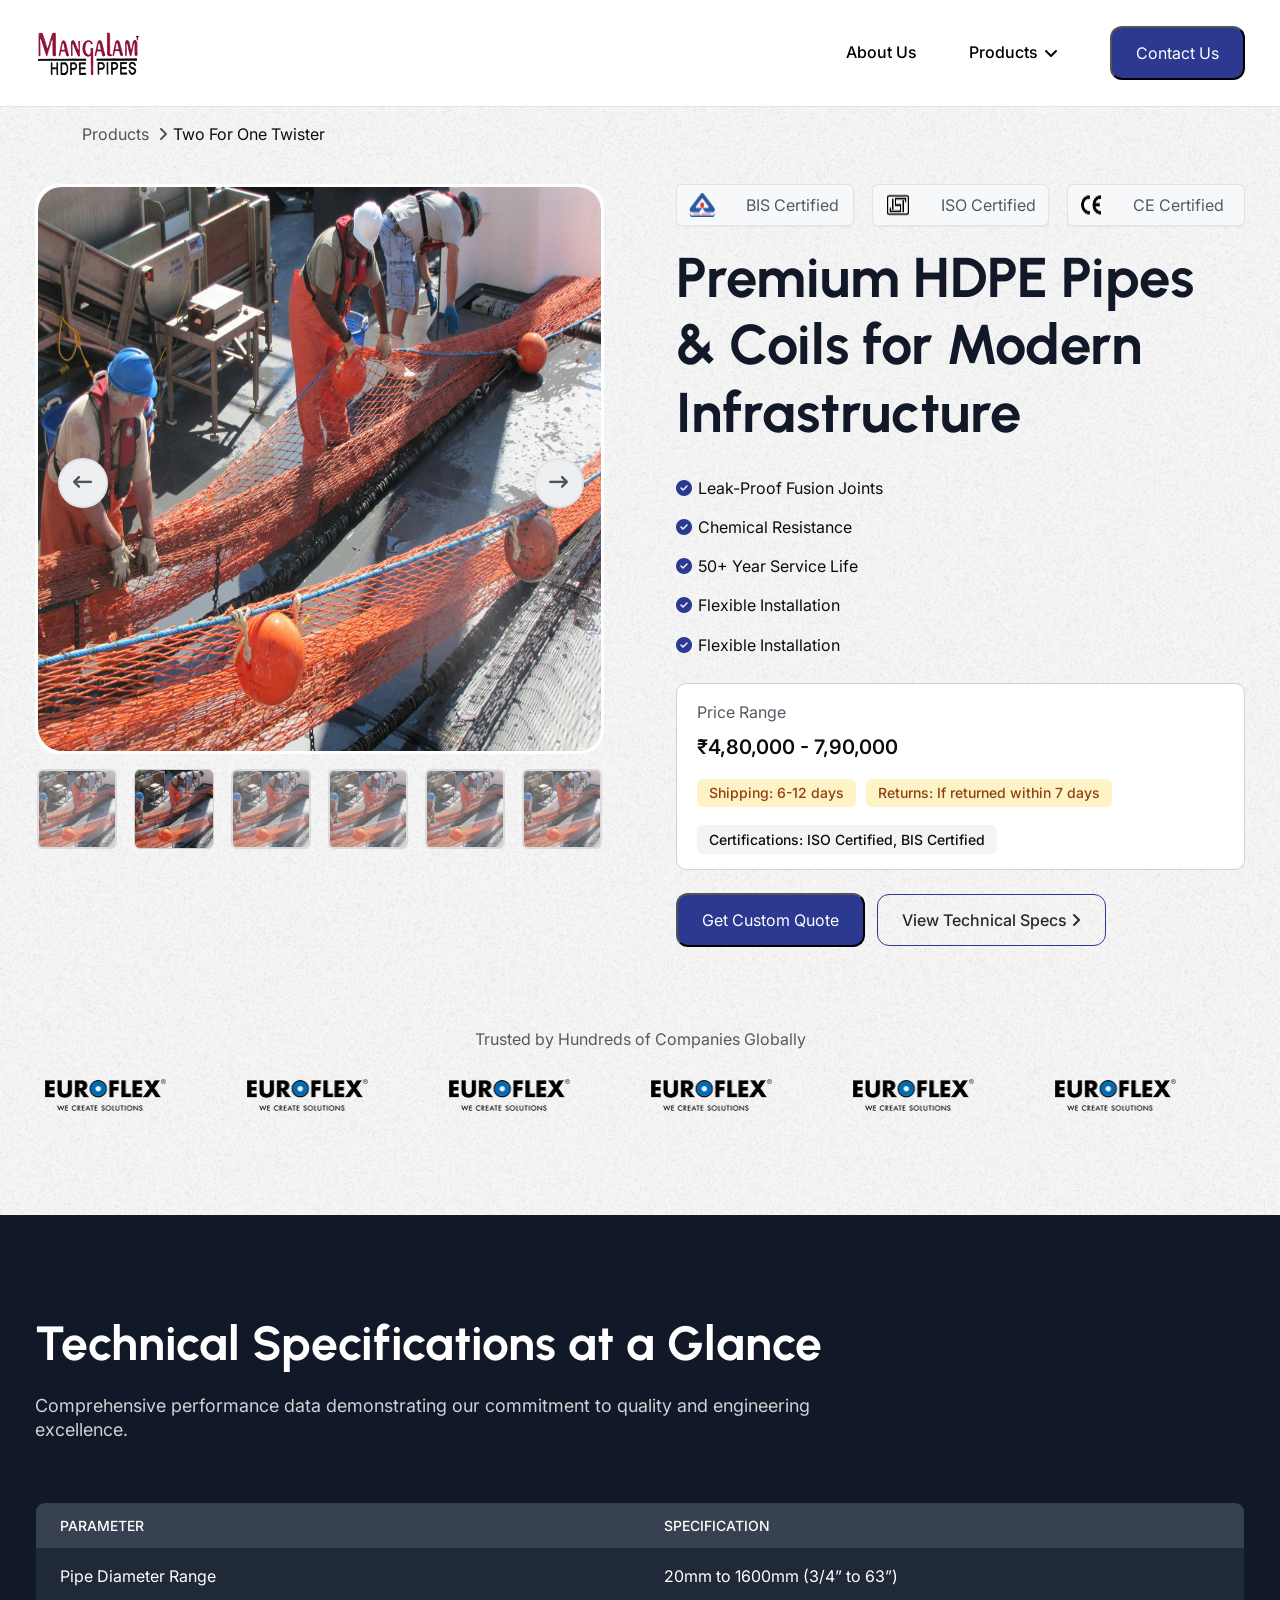
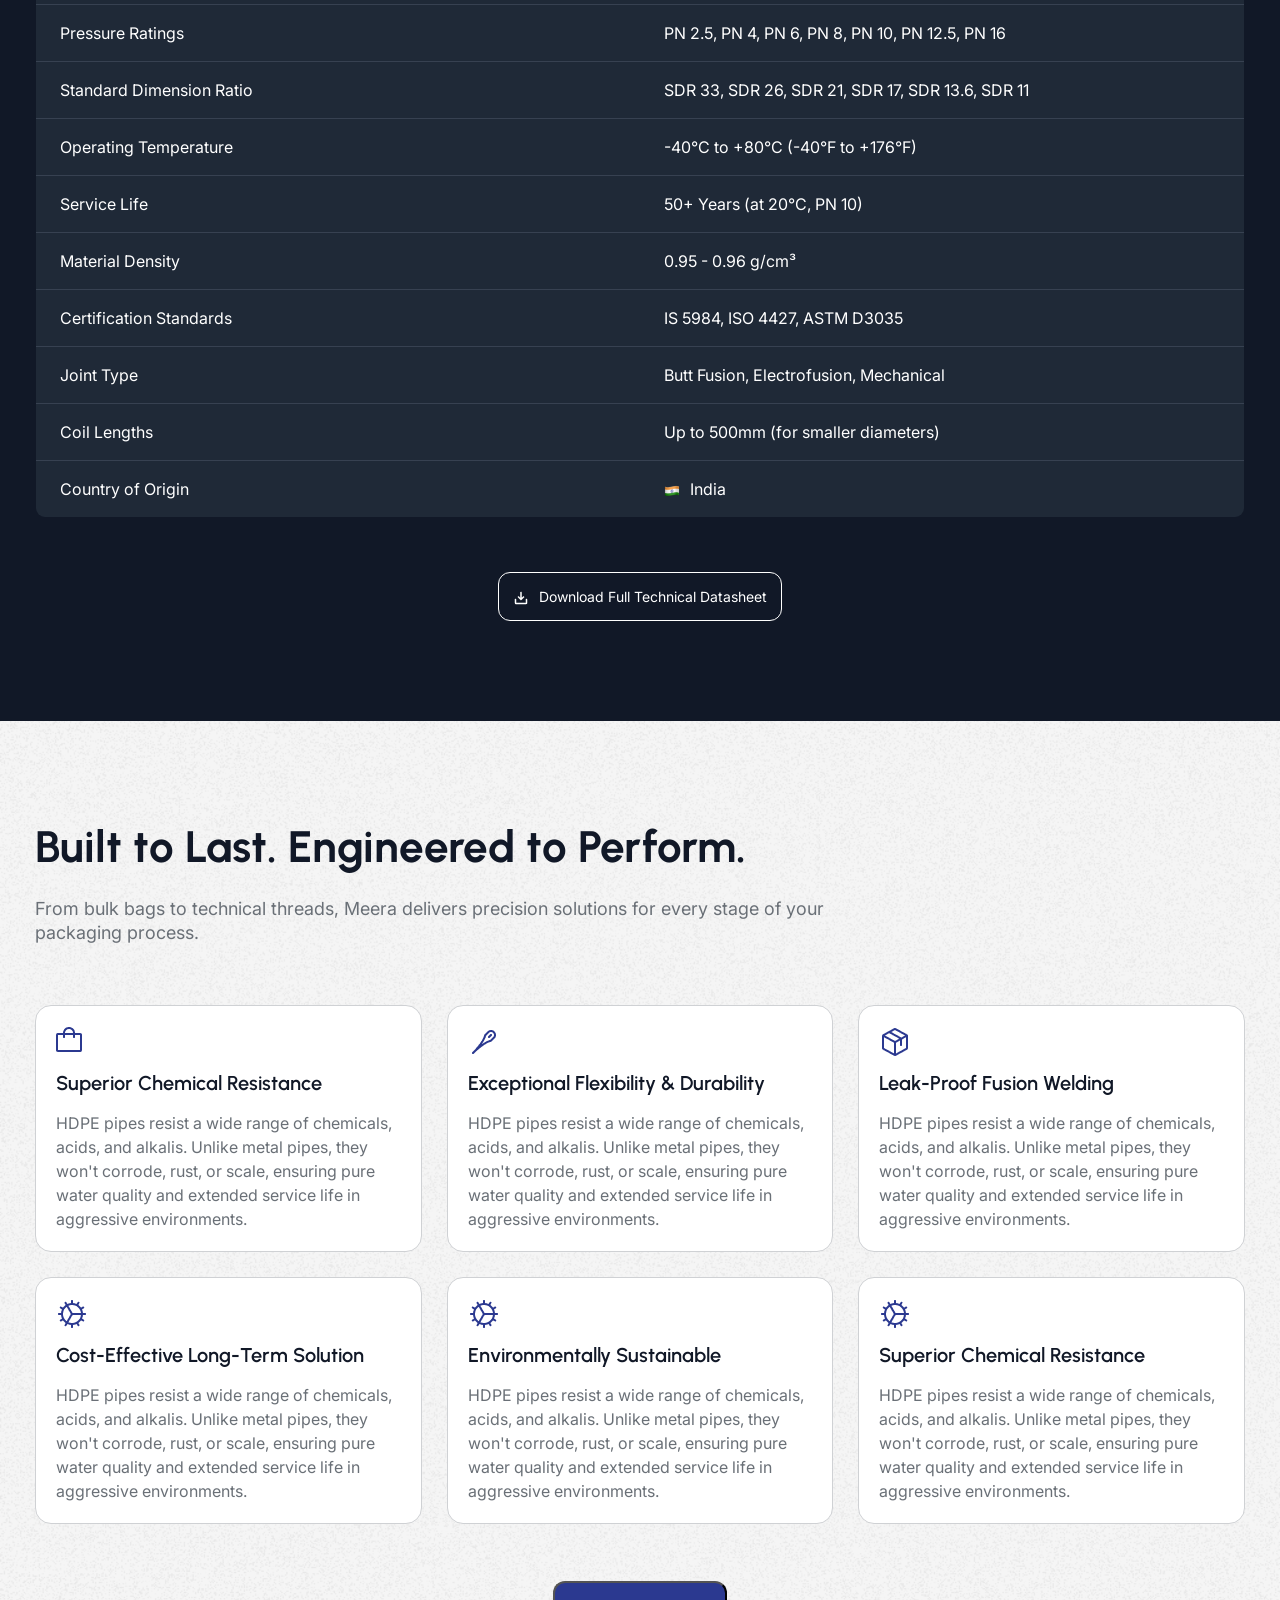
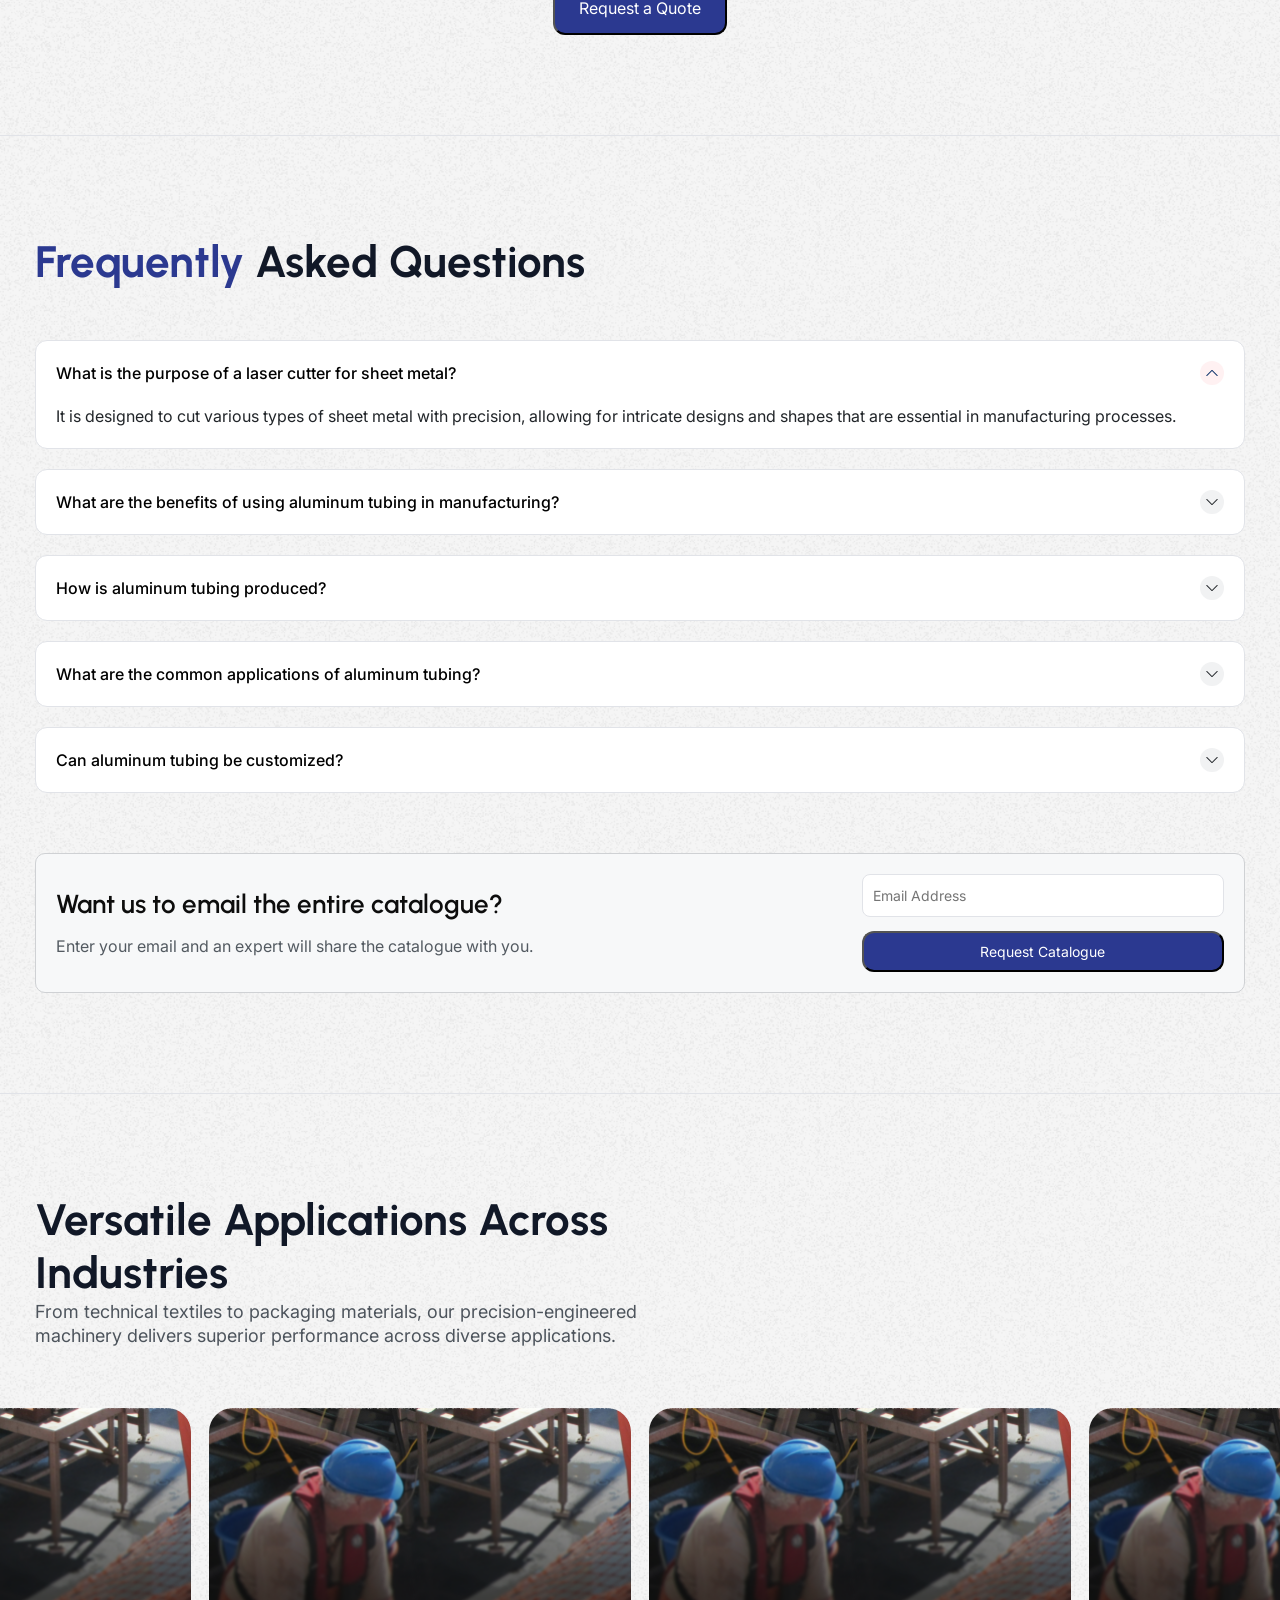
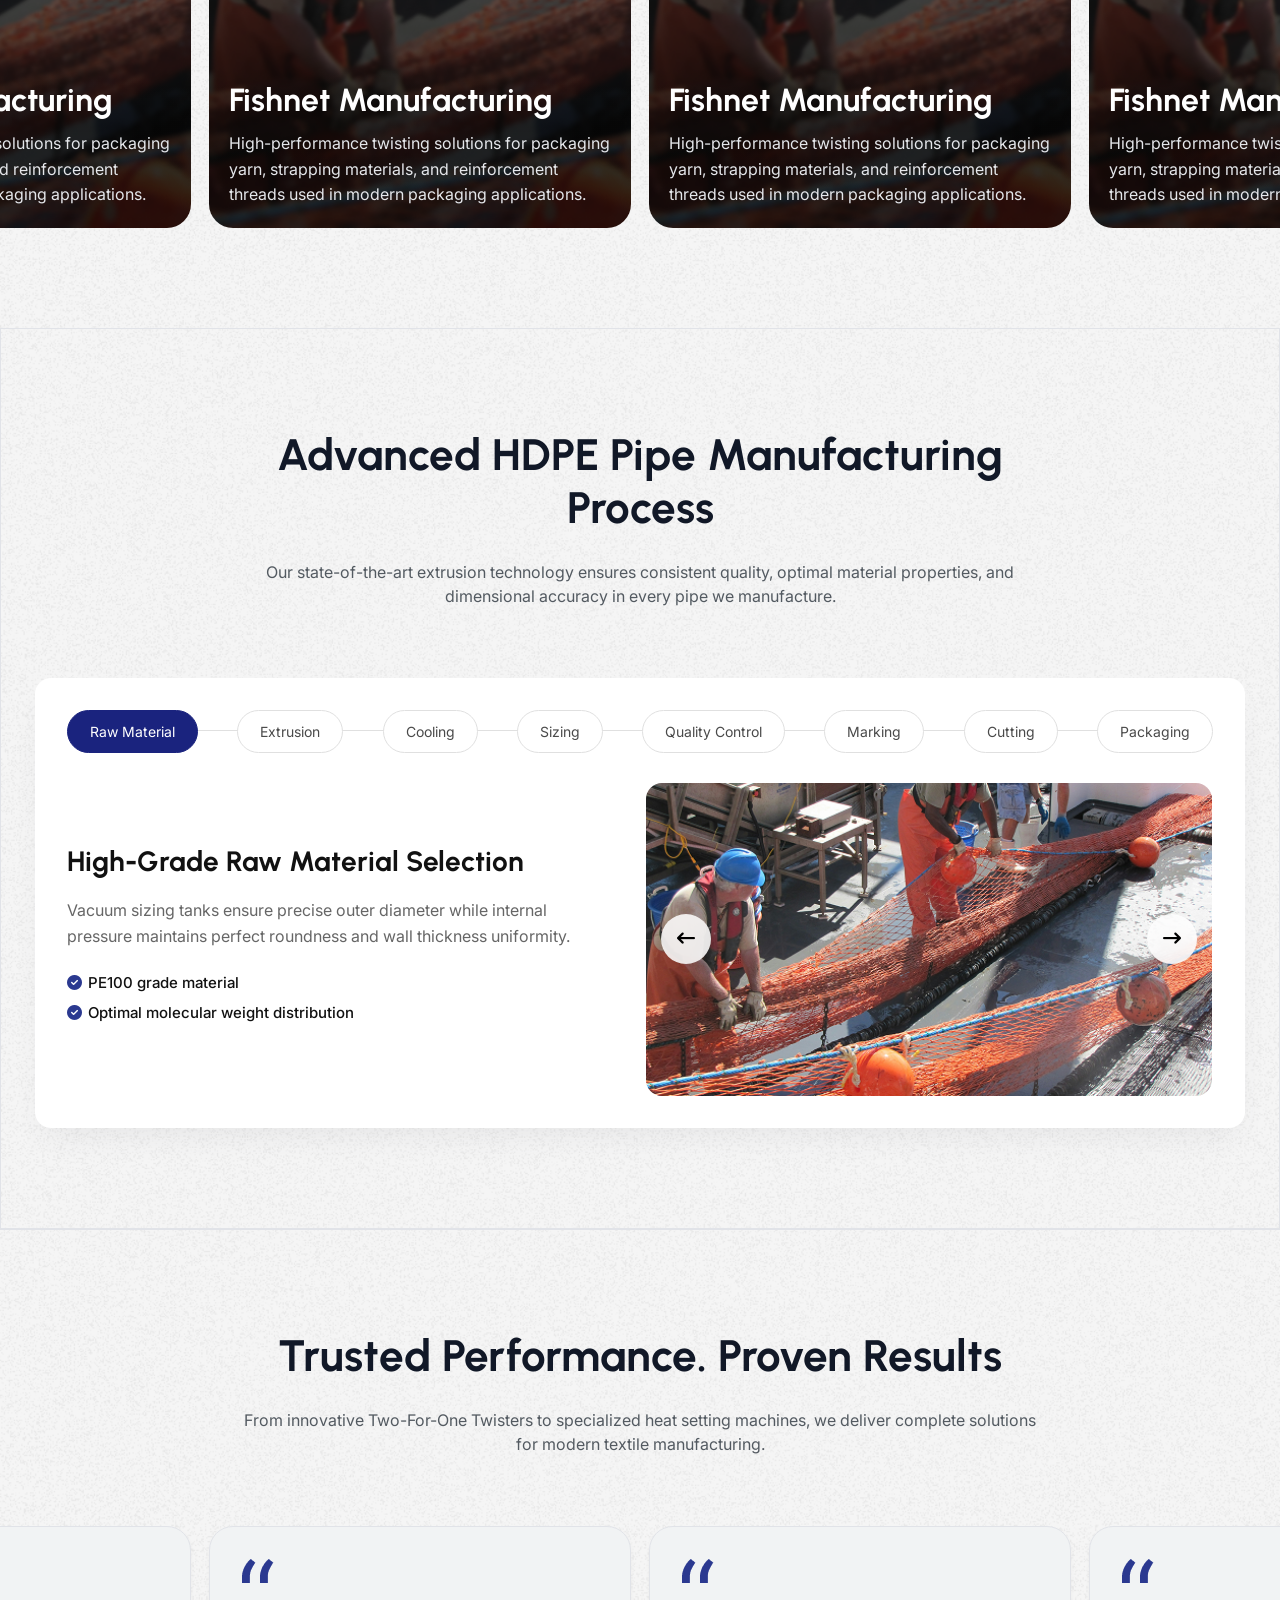
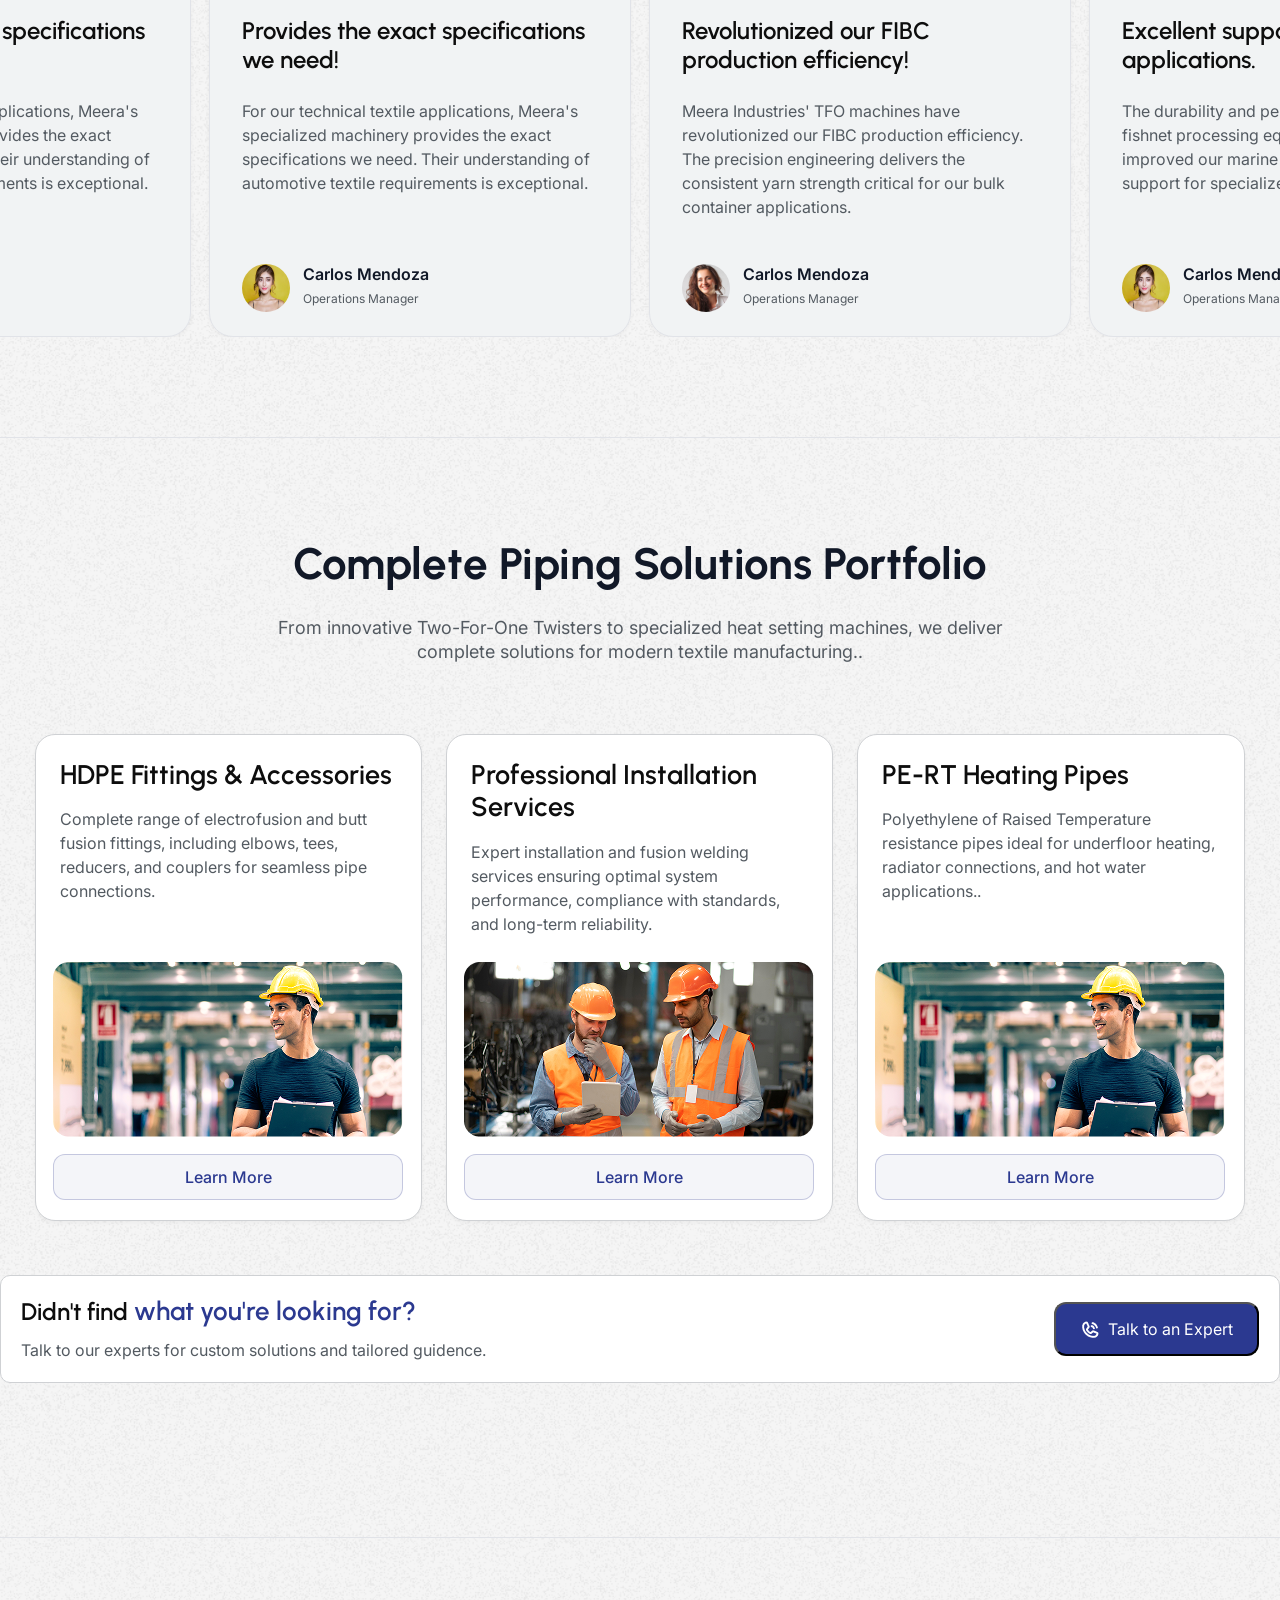
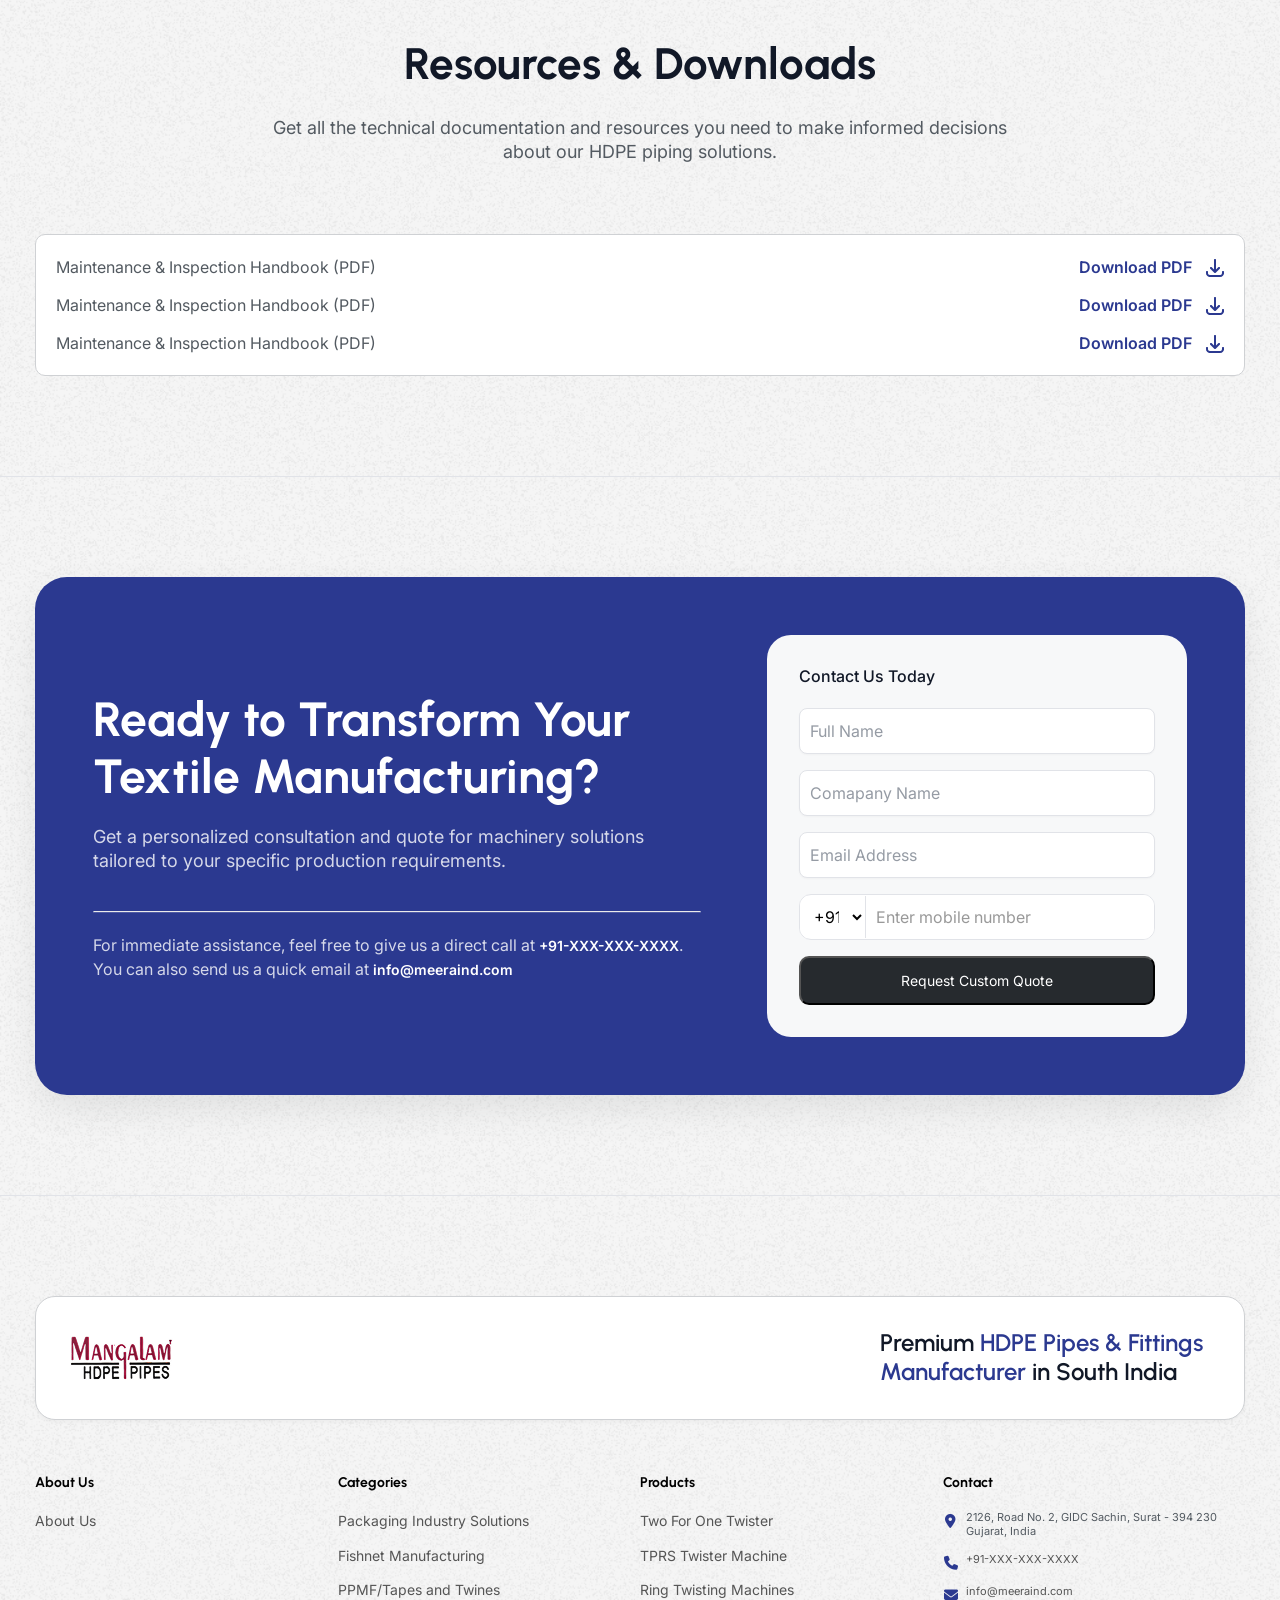
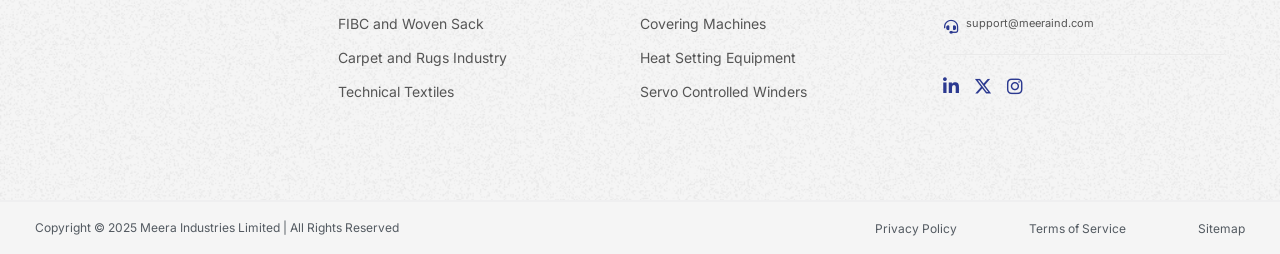
==== index.html @ 4a22adb4 "first commit" ====
<!DOCTYPE html>
<html lang="en">

<head>
  <meta charset="UTF-8">
  <meta name="viewport" content="width=device-width, initial-scale=1.0">
  <title>Home | Gushwork</title>
  <link rel="preconnect" href="https://fonts.googleapis.com">
  <link rel="preconnect" href="https://fonts.gstatic.com" crossorigin>
  <link
    href="https://fonts.googleapis.com/css2?family=Inter:ital,opsz,wght@0,14..32,100..900;1,14..32,100..900&family=Urbanist:ital,wght@0,100..900;1,100..900&display=swap"
    rel="stylesheet">
  <link rel="stylesheet" href="https://cdnjs.cloudflare.com/ajax/libs/font-awesome/6.5.1/css/all.min.css" />
  <link rel="stylesheet" href="./css/bootstrap.min.css">
  <link rel="stylesheet" href="./css/typography.css">
  <link rel="stylesheet" href="./css/style.css">
  <link rel="stylesheet" href="./css/slick.css">

</head>

<body class="section-bg">

  <!-- Header -->
  <header class="header" id="header">
    <div class="content-wrapper">
      <div class="navbar">
        <div class="logo">
          <img src="images/logo.png" alt="Logo">
        </div>
        <div class="menu-container">
          <ul class="nav-links" id="mobileMenu">
            <!-- Close Icon -->
            <div class="close-menu" id="closeMenu">
              <i class="fa-solid fa-xmark"></i>
            </div>
            <li><a href="#">About Us</a></li>
            <li class="dropdown-menus">
              <a href="#" class="dropdown-btn">
                Products
                <i class="fa-solid fa-angle-down"></i>
              </a>
              <ul class="submenu">
                <li><a href="#">Web Design</a></li>
                <li><a href="#">Development</a></li>
                <li><a href="#">SEO Services</a></li>
              </ul>

            </li>
          </ul>
          <button class="contact-cta primary-cta">Contact Us</button>
        </div>
        <!-- Hamburger Icon -->
        <div class="menu-toggle" id="openMenu">
          <i class="fa-solid fa-bars"></i>
        </div>
      </div>
    </div>
  </header>

  <!-- Hero section starts from here -->
  <section class="banner-section section-bg" style="background-image: url(images/hero-bg-banner-two.png);">
    <div class="content-wrapper">
      <div class="container">
        <div class="bread-crumbs">
          <ul>
            <li><a href="#">Products</a></li>
            <li><a href="#">Two For One Twister</a></li>
          </ul>
        </div>
      </div>

      <div class="hero-content">
        <div class="slider-left">
          <div class="carousel-container">

            <!-- MAIN SLIDER -->
            <div class="image-slider">

              <div class="slide">
                <div class="img-wrapper">
                  <img src="images/banner.jpg" alt="image1">
                  <div class="zoom-preview">
                    <img src="images/banner.jpg" alt="zoom1">
                  </div>
                </div>
              </div>

              <div class="slide">
                <div class="img-wrapper">
                  <img src="images/banner.jpg" alt="image2">
                  <div class="zoom-preview">
                    <img src="images/banner.jpg" alt="zoom2">
                  </div>
                </div>
              </div>

              <div class="slide">
                <div class="img-wrapper">
                  <img src="images/banner.jpg" alt="image3">
                  <div class="zoom-preview">
                    <img src="images/banner.jpg" alt="zoom3">
                  </div>
                </div>
              </div>


              <div class="slide">
                <div class="img-wrapper">
                  <img src="images/banner.jpg" alt="image4">
                  <div class="zoom-preview">
                    <img src="images/banner.jpg" alt="zoom4">
                  </div>
                </div>
              </div>

              <div class="slide">
                <div class="img-wrapper">
                  <img src="images/banner.jpg" alt="image5">
                  <div class="zoom-preview">
                    <img src="images/banner.jpg" alt="zoom5">
                  </div>
                </div>
              </div>

              <div class="slide">
                <div class="img-wrapper">
                  <img src="images/banner.jpg" alt="image6">
                  <div class="zoom-preview">
                    <img src="images/banner.jpg" alt="zoom6">
                  </div>
                </div>
              </div>

            </div>

            <!-- SMALL THUMB STRIP (like Figma reference) -->
            <div class="thumb-slider">
              <img src="images/banner.jpg" data-index="0">
              <img src="images/banner.jpg" data-index="1">
              <img src="images/banner.jpg" data-index="2">
              <img src="images/banner.jpg" data-index="3">
              <img src="images/banner.jpg" data-index="4">
              <img src="images/banner.jpg" data-index="5">
            </div>

          </div>
        </div>
        <div class="hero-right">
          <div class="certi-box">
            <div class="child">
              <img src="images/bis-hallmark-color.png" alt="bis-hallmark-color">
              <p>BIS Certified</p>
            </div>
            <div class="child">
              <img src="images/iso-mark.png" alt="iso-mark">
              <p>ISO Certified</p>
            </div>
            <div class="child">
              <img src="images/ce-certification.png" alt="ce-certification">
              <p>CE Certified</p>
            </div>
          </div>
          <div class="content-container">
            <h1>Premium HDPE Pipes & Coils for Modern Infrastructure</h1>

            <ul class="list-box">
              <li><span><i class="fa-solid fa-circle-check"></i></span>Leak-Proof Fusion Joints</li>
              <li><span><i class="fa-solid fa-circle-check"></i></span>Chemical Resistance</li>
              <li><span><i class="fa-solid fa-circle-check"></i></span>50+ Year Service Life</li>
              <li><span><i class="fa-solid fa-circle-check"></i></span>Flexible Installation</li>
              <li><span><i class="fa-solid fa-circle-check"></i></span>Flexible Installation</li>
            </ul>

            <div class="price-box">
              <p>Price Range</p>
              <h6>₹4,80,000 - 7,90,000</h6>
              <div class="details-box">
                <span>Shipping: 6-12 days</span>
                <span>Returns: If returned within 7 days</span>
              </div>
              <span class="certification-box">
                Certifications: ISO Certified, BIS Certified
              </span>
            </div>
            <div class="cta-box">
              <button class="primary-cta">Get Custom Quote</button>
              <button class="secondary-cta">View Technical Specs <i class="fa-solid fa-angle-right"></i></button>
            </div>
          </div>
        </div>
      </div>

      <div class="sponser-box">
        <p>Trusted by Hundreds of Companies Globally</p>

        <div class="sponser-imgs-box">
          <div class="img-child">
            <div class="min-logos">
              <img src="images/euroflex.png" alt="">
            </div>
          </div>
          <div class="img-child">
            <div class="min-logos">
              <img src="images/euroflex.png" alt="">
            </div>
          </div>
          <div class="img-child">
            <div class="min-logos">
              <img src="images/euroflex.png" alt="">
            </div>
          </div>
          <div class="img-child">
            <div class="min-logos">
              <img src="images/euroflex.png" alt="">
            </div>
          </div>
          <div class="img-child">
            <div class="min-logos">
              <img src="images/euroflex.png" alt="">
            </div>
          </div>
          <div class="img-child">
            <div class="min-logos">
              <img src="images/euroflex.png" alt="">
            </div>
          </div>
               <div class="img-child">
            <div class="min-logos">
              <img src="images/euroflex.png" alt="">
            </div>
          </div>
          <div class="img-child">
            <div class="min-logos">
              <img src="images/euroflex.png" alt="">
            </div>
          </div>
          <div class="img-child">
            <div class="min-logos">
              <img src="images/euroflex.png" alt="">
            </div>
          </div>
        </div>
      </div>

    </div>
  </section>

  <!-- Hero section ends here -->

  <!----table section starts from here  --->

  <section class="database-section">
    <div class="content-wrapper">
      <div class="title-box">
        <h2>Technical Specifications at a Glance</h2>
        <p>Comprehensive performance data demonstrating our commitment to quality and engineering excellence.</p>
      </div>
      <div class="table-wrapper">
        <table>
          <thead>
            <tr>
              <th>PARAMETER</th>
              <th>SPECIFICATION</th>
            </tr>
          </thead>

          <tbody>
            <tr>
              <td>Pipe Diameter Range</td>
              <td>20mm to 1600mm (3/4” to 63”)</td>
            </tr>

            <tr>
              <td>Pressure Ratings</td>
              <td>PN 2.5, PN 4, PN 6, PN 8, PN 10, PN 12.5, PN 16</td>
            </tr>

            <tr>
              <td>Standard Dimension Ratio</td>
              <td>SDR 33, SDR 26, SDR 21, SDR 17, SDR 13.6, SDR 11</td>
            </tr>

            <tr>
              <td>Operating Temperature</td>
              <td>-40°C to +80°C (-40°F to +176°F)</td>
            </tr>

            <tr>
              <td>Service Life</td>
              <td>50+ Years (at 20°C, PN 10)</td>
            </tr>

            <tr>
              <td>Material Density</td>
              <td>0.95 - 0.96 g/cm³</td>
            </tr>

            <tr>
              <td>Certification Standards</td>
              <td>IS 5984, ISO 4427, ASTM D3035</td>
            </tr>

            <tr>
              <td>Joint Type</td>
              <td>Butt Fusion, Electrofusion, Mechanical</td>
            </tr>

            <tr>
              <td>Coil Lengths</td>
              <td>Up to 500mm (for smaller diameters)</td>
            </tr>

            <tr>
              <td>Country of Origin</td>
              <td>
                <img src="images/india-flag.png" class="flag" alt="India Flag">
                India
              </td>
            </tr>
          </tbody>
        </table>
      </div>
      <div class="table-cta">
        <button class="transparent-cta" data-bs-toggle="modal" data-bs-target="#exampleModal"><img
            src="images/download.png" alt="">Download Full Technical Datasheet</button>
      </div>

    </div>
  </section>

  <!--table sectione ends here  ---->

  <!---three column section starts from here -->

  <section class="three-column section-bg" style="background-image: url(images/hero-bg-banner-two.png);">
    <div class="content-wrapper">
      <div class="title-box">
        <h3>Built to Last. Engineered to Perform.</h3>
        <p>From bulk bags to technical threads, Meera delivers precision solutions for every stage of your packaging
          process.</p>
      </div>

      <div class="work-section">
        <div class="work-child">
          <div class="icons">
            <img src="images/bag.png" alt="bag">
          </div>
          <h6>Superior Chemical Resistance</h6>
          <p>HDPE pipes resist a wide range of chemicals, acids, and alkalis.
            Unlike metal pipes, they won't corrode, rust, or scale, ensuring
            pure water quality and extended service life in aggressive environments.</p>
        </div>
        <div class="work-child">
          <div class="icons">
            <img src="images/needle.png" alt="needle">
          </div>
          <h6>Exceptional Flexibility & Durability</h6>
          <p>HDPE pipes resist a wide range of chemicals, acids, and alkalis.
            Unlike metal pipes, they won't corrode, rust, or scale, ensuring
            pure water quality and extended service life in aggressive environments.</p>
        </div>
        <div class="work-child">
          <div class="icons">
            <img src="images/package.png" alt="package">
          </div>
          <h6>Leak-Proof Fusion Welding</h6>
          <p>HDPE pipes resist a wide range of chemicals, acids, and alkalis.
            Unlike metal pipes, they won't corrode, rust, or scale, ensuring
            pure water quality and extended service life in aggressive environments.</p>
        </div>
        <div class="work-child">
          <div class="icons">
            <img src="images/gearfine.png" alt="gearfine">
          </div>
          <h6>Cost-Effective Long-Term Solution</h6>
          <p>HDPE pipes resist a wide range of chemicals, acids, and alkalis.
            Unlike metal pipes, they won't corrode, rust, or scale, ensuring
            pure water quality and extended service life in aggressive environments.</p>
        </div>
        <div class="work-child">
          <div class="icons">
            <img src="images/gearfine.png" alt="gearfine">
          </div>
          <h6>Environmentally Sustainable</h6>
          <p>HDPE pipes resist a wide range of chemicals, acids, and alkalis.
            Unlike metal pipes, they won't corrode, rust, or scale, ensuring
            pure water quality and extended service life in aggressive environments.</p>
        </div>

        <div class="work-child">
          <div class="icons">
            <img src="images/gearfine.png" alt="gearfine">
          </div>
          <h6>Superior Chemical Resistance</h6>
          <p>HDPE pipes resist a wide range of chemicals, acids, and alkalis.
            Unlike metal pipes, they won't corrode, rust, or scale, ensuring
            pure water quality and extended service life in aggressive environments.</p>
        </div>

      </div>

      <div class="req-btn">
        <button class="primary-cta">Request a Quote</button>
      </div>
    </div>
  </section>

  <!--- three column section ends here --->

  <!--accordion section  starts from here --->

  <section class="faq-section section-bg" style="background-image: url(images/hero-bg-banner-two.png);">
    <div class="content-wrapper">
      <div class="title-box">
        <h3><span>Frequently</span> Asked Questions</h3>
      </div>

      <div class="faq-container">
        <div class="accordion" id="faqAccordion">
          <div class="accordion-item">
            <h2 class="accordion-header">
              <button class="accordion-button" type="button" data-bs-toggle="collapse" data-bs-target="#faq1"
                aria-expanded="true" aria-controls="faq1">
                What is the purpose of a laser cutter for sheet metal?
              </button>
            </h2>
            <div id="faq1" class="accordion-collapse collapse show" data-bs-parent="#faqAccordion">
              <div class="accordion-body">
                It is designed to cut various types of sheet metal with precision, allowing for intricate designs and
                shapes that are essential in manufacturing processes.
              </div>
            </div>
          </div>
          <div class="accordion-item">
            <h2 class="accordion-header">
              <button class="accordion-button collapsed" type="button" data-bs-toggle="collapse" data-bs-target="#faq2"
                aria-expanded="false" aria-controls="faq2">
                What are the benefits of using aluminum tubing in manufacturing?
              </button>
            </h2>
            <div id="faq2" class="accordion-collapse collapse" data-bs-parent="#faqAccordion">
              <div class="accordion-body">
                Through meticulous planning, agile methodologies, and continuous communication, we ensure every project
                is delivered on time, within budget, and meets all requirements.
              </div>
            </div>
          </div>
          <div class="accordion-item">
            <h2 class="accordion-header">
              <button class="accordion-button collapsed" type="button" data-bs-toggle="collapse" data-bs-target="#faq3"
                aria-expanded="false" aria-controls="faq3">
                How is aluminum tubing produced?
              </button>
            </h2>
            <div id="faq3" class="accordion-collapse collapse" data-bs-parent="#faqAccordion">
              <div class="accordion-body">
                Absolutely! We provide comprehensive post-launch support, including maintenance, updates, and 24/7
                technical assistance to keep your solutions running smoothly.
              </div>
            </div>
          </div>
          <div class="accordion-item">
            <h2 class="accordion-header">
              <button class="accordion-button collapsed" type="button" data-bs-toggle="collapse" data-bs-target="#faq4"
                aria-expanded="false" aria-controls="faq4">
                What are the common applications of aluminum tubing?
              </button>
            </h2>
            <div id="faq4" class="accordion-collapse collapse" data-bs-parent="#faqAccordion">
              <div class="accordion-body">
                Security is paramount. We implement industry-standard encryption, regular audits, and best practices to
                protect your data and ensure compliance with global standards.
              </div>
            </div>
          </div>
          <div class="accordion-item">
            <h2 class="accordion-header">
              <button class="accordion-button collapsed" type="button" data-bs-toggle="collapse" data-bs-target="#faq5"
                aria-expanded="false" aria-controls="faq5">
                Can aluminum tubing be customized?
              </button>
            </h2>
            <div id="faq5" class="accordion-collapse collapse" data-bs-parent="#faqAccordion">
              <div class="accordion-body">
                We specialize in modern web technologies, including React, Node.js, Python, cloud services, and more.
                Our team stays ahead of trends to deliver future-proof solutions.
              </div>
            </div>
          </div>
        </div>
      </div>

      <div class="email-subscription">
        <div class="email-left">
          <h5>Want us to email the entire catalogue?</h5>
          <p>Enter your email and an expert will share the catalogue with you.</p>
        </div>
        <div class="email-right">
          <div class="input-conatiner">
            <input type="email" class="forms" placeholder="Email Address">
            <button class="primary-cta">Request Catalogue</button>
          </div>
        </div>
      </div>
    </div>
  </section>

  <!--accordion section ends here ----->

  <!---- versatile section starts from here ---->

  <section class="versatile-section section-bg" style="background-image: url(images/hero-bg-banner-two.png);">
    <div class="content-wrapper">
      <div class="title-box">
        <h3>Versatile Applications Across Industries</h3>
        <p>From technical textiles to packaging materials, our precision-engineered machinery
          delivers superior performance across diverse applications.</p>
      </div>
    </div>

    <div class="slider-wrapper">
      <div class="center-sliders">
        <!-- Slide 1 -->
        <div class="industry-slide">
          <div class="slide-card">

            <img src="images/industry.png" alt="Modern Manufacturing" class="slide-img">

            <div class="slide-overlay">
              <h3>Fishnet Manufacturing</h3>
              <p>High-performance twisting solutions for packaging yarn, strapping materials,
                and reinforcement threads used in modern packaging applications.</p>
            </div>

          </div>
        </div>

        <!-- Slide 2 -->
        <div class="industry-slide">
          <div class="slide-card">

            <img src="images/industry.png" alt="Industrial Automation" class="slide-img">

            <div class="slide-overlay">
              <h3>Fishnet Manufacturing</h3>
              <p>High-performance twisting solutions for packaging yarn, strapping materials,
                and reinforcement threads used in modern packaging applications.</p>
            </div>

          </div>
        </div>

        <!-- Slide 3 -->
        <div class="industry-slide">
          <div class="slide-card">

            <img src="images/industry.png" alt="Smart Technology" class="slide-img">

            <div class="slide-overlay">
              <h3>Fishnet Manufacturing</h3>
              <p>High-performance twisting solutions for packaging yarn, strapping materials,
                and reinforcement threads used in modern packaging applications.</p>
            </div>

          </div>
        </div>

        <!-- Slide 4 -->
        <div class="industry-slide">
          <div class="slide-card">

            <img src="images/industry.png" alt="Engineering Excellence" class="slide-img">
            <div class="slide-overlay">
              <h3>Fishnet Manufacturing</h3>
              <p>High-performance twisting solutions for packaging yarn, strapping materials,
                and reinforcement threads used in modern packaging applications.</p>
            </div>

          </div>
        </div>

        <!-- Slide 5 -->
        <div class="industry-slide">
          <div class="slide-card">

            <img src="images/industry.png" alt="Custom Fabrication" class="slide-img">
            <div class="slide-overlay">
              <h3>Fishnet Manufacturing</h3>
              <p>High-performance twisting solutions for packaging yarn, strapping materials,
                and reinforcement threads used in modern packaging applications.</p>
            </div>

          </div>
        </div>

        <!-- Slide 6 -->
        <div class="industry-slide">
          <div class="slide-card">

            <img src="images/industry.png" alt="Future Innovation" class="slide-img">

            <div class="slide-overlay">
              <h3>Fishnet Manufacturing</h3>
              <p>High-performance twisting solutions for packaging yarn, strapping materials,
                and reinforcement threads used in modern packaging applications.</p>
            </div>

          </div>
        </div>

      </div>

    </div>

  </section>

  <!---- versatile section ends here ---->

  <!---Advanced hdpe section starts from here -->

  <section class="advance-hdpe section-bg" style="background-image: url(images/hero-bg-banner-two.png);">
    <div class="content-wrapper">
      <div class="center-title-box">
        <h3>Advanced HDPE Pipe Manufacturing Process</h3>
        <p>Our state-of-the-art extrusion technology ensures consistent quality, optimal material
          properties, and dimensional accuracy in every pipe we manufacture.</p>
      </div>


      <div class="stepper-container">

        <!-- DESKTOP TOP NAVIGATION TIMELINE -->
        <div class="desktop-timeline">
          <div class="step-btn active" data-step="1">Raw Material</div>
          <div class="step-btn" data-step="2">Extrusion</div>
          <div class="step-btn" data-step="3">Cooling</div>
          <div class="step-btn" data-step="4">Sizing</div>
          <div class="step-btn" data-step="5">Quality Control</div>
          <div class="step-btn" data-step="6">Marking</div>
          <div class="step-btn" data-step="7">Cutting</div>
          <div class="step-btn" data-step="8">Packaging</div>
        </div>

        <!-- MAIN CARD HOLDER -->
        <div class="card-body">

          <!-- MOBILE/TABLET BADGE HEADER -->
          <div class="mobile-badge">Step <span id="current-step-num">1</span>/8: Raw Material</div>

          <!-- CONTENT SECTION -->
          <div class="content-layout">

            <div class="text-pane">
              <h2 class="content-title">High-Grade Raw Material Selection</h2>
              <p class="content-desc">
                Vacuum sizing tanks ensure precise outer diameter while internal pressure maintains perfect roundness
                and wall thickness uniformity.
              </p>
              <ul class="bullet-list">
                <li><span><i class="fa-solid fa-circle-check"></i></span>PE100 grade material</li>
                <li><span><i class="fa-solid fa-circle-check"></i></span>Optimal molecular weight distribution</li>
              </ul>
            </div>

            <div class="image-pane">
              <div class="carousel-wrapper">
                <!-- Simulated Navigation Overlays from Image -->
                <button class="nav-arrow prev-arrow" id="prev-btn"><i class="fa-solid fa-arrow-left-long"></i></button>
                <div class="imag-bx">
                  <img src="images/fishing.png" alt="Process representation" class="display-img">
                </div>
                <button class="nav-arrow next-arrow" id="next-btn"><i class="fa-solid fa-arrow-right-long"></i></button>
              </div>
            </div>

          </div>

          <!-- MOBILE/TABLET BOTTOM NAVIGATION BUTTONS -->
          <div class="mobile-footer-nav">
            <button class="footer-btn" id="footer-prev-btn">&larr; Previous</button>
            <button class="footer-btn" id="footer-next-btn">Next &rarr;</button>
          </div>

        </div>
      </div>

    </div>
  </section>

  <!---Advanced hdpe section here -->

  <!---testimonial section starts from here ----->

  <section class="testimonial-section section-bg" style="background-image: url(images/hero-bg-banner-two.png);">
    <div class="content-wrapper">
      <div class="center-title-box">
        <h3>Trusted Performance. Proven Results</h3>
        <p>From innovative Two-For-One Twisters to specialized heat setting machines, we deliver complete solutions for
          modern textile manufacturing.</p>
      </div>
    </div>

    <div class="slider-wrapper">
      <div class="center-sliders">
        <!-- Slide 1 -->
        <div class="industry-slide">
          <div class="slide-card">
            <div class="comma">
              <img src="images/double-i-comma.png" alt="Modern Manufacturing" class="comma-img">
            </div>
            <div class="slide-desp">
              <h5>Revolutionized our FIBC production efficiency!</h5>
              <p>Meera Industries' TFO machines have revolutionized our
                FIBC production efficiency. The precision engineering delivers the consistent yarn strength critical for
                our bulk container applications.</p>
            </div>

            <div class="user-profile">
              <img src="images/reviewer-one.jpeg" alt="User Avatar" class="user-avatar" />
              <div class='user-info'>
                <h6>Carlos Mendoza</h6>
                <p>Operations Manager</p>
              </div>
            </div>

          </div>
        </div>

        <!-- Slide 2 -->
        <div class="industry-slide">
          <div class="slide-card">

            <div class="comma">
              <img src="images/double-i-comma.png" alt="Modern Manufacturing" class="comma-img">
            </div>

            <div class="slide-desp">
              <h5>Excellent support for specialized applications.</h5>
              <p>The durability and performance of Meera's fishnet processing equipment has significantly
                improved our marine product quality. Excellent support for specialized applications.</p>
            </div>

            <div class="user-profile">
              <img src="images/reviewer-two.jpeg" alt="User Avatar" class="user-avatar" />
              <div class='user-info'>
                <h6>Carlos Mendoza</h6>
                <p>Operations Manager</p>
              </div>
            </div>

          </div>
        </div>

        <!-- Slide 3 -->
        <div class="industry-slide">
          <div class="slide-card">

            <div class="comma">
              <img src="images/double-i-comma.png" alt="Modern Manufacturing" class="comma-img">
            </div>

            <div class="slide-desp">
              <h5>Excellent support for specialized applications.</h5>
              <p>The durability and performance of Meera's fishnet processing equipment has significantly
                improved our marine product quality. Excellent support for specialized applications.</p>
            </div>

            <div class="user-profile">
              <img src="images/reviewer-one.jpeg" alt="User Avatar" class="user-avatar" />
              <div class='user-info'>
                <h6>Carlos Mendoza</h6>
                <p>Operations Manager</p>
              </div>
            </div>

          </div>
        </div>

        <!-- Slide 4 -->
        <div class="industry-slide">
          <div class="slide-card">

            <div class="comma">
              <img src="images/double-i-comma.png" alt="Modern Manufacturing" class="comma-img">
            </div>
            <div class="slide-desp">
              <h5>Provides the exact specifications we need!</h5>
              <p>For our technical textile applications, Meera's specialized machinery provides the exact specifications
                we need. Their understanding of automotive textile requirements is exceptional.</p>
            </div>

            <div class="user-profile">
              <img src="images/reviewer-two.jpeg" alt="User Avatar" class="user-avatar" />
              <div class='user-info'>
                <h6>Carlos Mendoza</h6>
                <p>Operations Manager</p>
              </div>
            </div>

          </div>
        </div>

        <!-- Slide 5 -->
        <div class="industry-slide">
          <div class="slide-card">

            <div class="comma">
              <img src="images/double-i-comma.png" alt="Modern Manufacturing" class="comma-img">
            </div>
            <div class="slide-desp">
              <h5>Provides the exact specifications we need!</h5>
              <p>For our technical textile applications, Meera's specialized machinery provides the exact specifications
                we need. Their understanding of automotive textile requirements is exceptional.</p>
            </div>
            <div class="user-profile">
              <img src="images/reviewer-one.jpeg" alt="User Avatar" class="user-avatar" />
              <div class='user-info'>
                <h6>Carlos Mendoza</h6>
                <p>Operations Manager</p>
              </div>
            </div>

          </div>
        </div>

        <!-- Slide 6 -->
        <div class="industry-slide">
          <div class="slide-card">

            <div class="comma">
              <img src="images/double-i-comma.png" alt="Modern Manufacturing" class="comma-img">
            </div>

            <div class="slide-desp">
              <h5>Provides the exact specifications we need!</h5>
              <p>For our technical textile applications, Meera's specialized machinery provides the exact specifications
                we need. Their understanding of automotive textile requirements is exceptional.</p>
            </div>

            <div class="user-profile">
              <img src="images/reviewer-two.jpeg" alt="User Avatar" class="user-avatar" />
              <div class='user-info'>
                <h6>Carlos Mendoza</h6>
                <p>Operations Manager</p>
              </div>
            </div>

          </div>
        </div>

      </div>

    </div>

  </section>

  <!---testimonial section ends here ----->

  <!---- blog section starts from here  ---->

  <section class="blog-section section-bg" style="background-image: url(images/hero-bg-banner-two.png);">
    <div class="content-wrapper">
      <div class="center-title-box">
        <h3>Complete Piping Solutions Portfolio</h3>
        <p>From innovative Two-For-One Twisters to specialized heat setting machines,
          we deliver complete solutions for modern textile manufacturing..</p>
      </div>

      <div class="blog-flex">
        <div class="blog-child">
          <h5>HDPE Fittings & Accessories</h5>
          <p>Complete range of electrofusion and butt fusion fittings,
            including elbows, tees, reducers, and couplers for seamless
            pipe connections.</p>
          <div class="bottom-section">
            <div class="blog-img">
              <img src="images/fittings-blog.png" alt="fittings-blog" />
            </div>
            <button class="leran-more">Learn More</button>
          </div>
        </div>
        <div class="blog-child">
          <h5>Professional Installation Services</h5>
          <p>Expert installation and fusion welding services ensuring
            optimal system performance, compliance with standards,
            and long-term reliability.</p>

          <div class="bottom-section">
            <div class="blog-img">
              <img src="images/service-blog.png" alt="fittings-blog" />
            </div>
            <button class="leran-more">Learn More</button>
          </div>

        </div>
        <div class="blog-child">
          <h5>PE-RT Heating Pipes</h5>
          <p>Polyethylene of Raised Temperature resistance pipes ideal
            for underfloor heating, radiator connections,
            and hot water applications..</p>
          <div class="bottom-section">
            <div class="blog-img">
              <img src="images/fittings-blog.png" alt="fittings-blog" />
            </div>
            <button class="leran-more">Learn More</button>
          </div>

        </div>
      </div>
    </div>
    <div class="help-box">
      <div class="left-help">
        <h5>Didn't find <span>what you're looking for?</span></h5>
        <p>Talk to our experts for custom solutions and tailored guidence.</p>
      </div>
      <div class="right-help">
        <button class="primary-cta"><img src="images/phone-call.png" />Talk to an Expert</button>
      </div>
    </div>
  </section>

  <!--- blog section ends here -->

  <!--- R and D section starts from here ---->

  <section class="res-dond-section section-bg" style="background-image: url(images/hero-bg-banner-two.png);">
    <div class="content-wrapper">
      <div class="center-title-box">
        <h3>Resources & Downloads</h3>
        <p>Get all the technical documentation and resources you need
          to make informed decisions </br> about our HDPE piping solutions.</p>
      </div>
      <div class="download-container">
        <div class="dwnld-child">
          <div class="left-files">
            <p>Maintenance & Inspection Handbook (PDF)</p>
          </div>
          <div class="right-downld">
            <a href="./docs/sample.pdf" download="sample_file">Download PDF <img src="images/blue-download.png"></a>
          </div>
        </div>
        <div class="dwnld-child">
          <div class="left-files">
            <p>Maintenance & Inspection Handbook (PDF)</p>
          </div>
          <div class="right-downld">
            <a href="./docs/sample.pdf" download="sample_file">Download PDF <img src="images/blue-download.png"></a>
          </div>
        </div>
        <div class="dwnld-child">
          <div class="left-files">
            <p>Maintenance & Inspection Handbook (PDF)</p>
          </div>
          <div class="right-downld">
            <a href="./docs/sample.pdf" download="sample_file">Download PDF <img src="images/blue-download.png"></a>
          </div>
        </div>

      </div>
    </div>
  </section>

  <!--- R and D section ends here ---->

  <!--- contact section starts from here ----->

  <section class="contact-section section-bg" style="background-image: url(images/hero-bg-banner-two.png);">
    <div class="content-wrapper">
      <div class="contact-conatiner">
        <div class="contact-left">
          <h2>Ready to Transform Your Textile Manufacturing?</h2>
          <p>Get a personalized consultation and quote for machinery solutions tailored to your specific production
            requirements.</p>
          <div class="divider"></div>
          <span>For immediate assistance, feel free to give us a direct call at<a href="tel: +91-XXX-XXX-XXXX">
              +91-XXX-XXX-XXXX</a>. You can also send us a
            quick email at <a href="mailto:info@meeraind.com ">info@meeraind.com</a></span>
        </div>
        <div class="contact-process">
          <h6>Contact Us Today</h6>
          <form>
            <input type="text" class="form-input" placeholder="Full Name" />
            <input type="text" class="form-input" placeholder="Comapany Name" />
            <input type="email" class="form-input" placeholder="Email Address" />
            <div class="phone-field">

              <!-- Country Code -->
              <select class="country-code">
                <option value="+91">+91</option>
                <option value="+1">+1</option>
                <option value="+44">+44</option>
                <option value="+61">+61</option>
                <option value="+971">+971</option>
              </select>

              <!-- Mobile Number -->
              <input type="tel" class="mobile-input" placeholder="Enter mobile number">

            </div>

          </form>
          <button class="tertiary-cta" data-bs-toggle="modal" data-bs-target="#quoteModal">Request Custom Quote</button>
        </div>
      </div>
    </div>
  </section>

  <!--- contact section ends here ----->

  <!--- footer section starts from here ---->


  <footer class="footer-section section-bg" style="background-image: url(images/hero-bg-banner-two.png);">
    <div class="content-wrapper">
      <div class="logo-section">
        <div class="left-logo">
          <img src="images/logo.png" alt="">
        </div>
        <div class="right-content">
          <h6>Premium <span>HDPE Pipes & Fittings Manufacturer</span> in South India</h6>
        </div>
      </div>

      <div class="footer-flex">
        <!-- Column 1: About Us -->
        <div class="footer-column">
          <h3>About Us</h3>
          <ul>
            <li><a href="#">About Us</a></li>
          </ul>
        </div>

        <!-- Column 2: Categories -->
        <div class="footer-column">
          <h3>Categories</h3>
          <ul>
            <li><a href="#">Packaging Industry Solutions</a></li>
            <li><a href="#">Fishnet Manufacturing</a></li>
            <li><a href="#">PPMF/Tapes and Twines</a></li>
            <li><a href="#">FIBC and Woven Sack</a></li>
            <li><a href="#">Carpet and Rugs Industry</a></li>
            <li><a href="#">Technical Textiles</a></li>
          </ul>
        </div>

        <!-- Column 3: Products -->
        <div class="footer-column">
          <h3>Products</h3>
          <ul>
            <li><a href="#">Two For One Twister</a></li>
            <li><a href="#">TPRS Twister Machine</a></li>
            <li><a href="#">Ring Twisting Machines</a></li>
            <li><a href="#">Covering Machines</a></li>
            <li><a href="#">Heat Setting Equipment</a></li>
            <li><a href="#">Servo Controlled Winders</a></li>
          </ul>
        </div>

        <!-- Column 4: Contact -->
        <div class="footer-column">
          <h3>Contact</h3>

          <div class="contact-item">
            <i class="fa-solid fa-location-dot"></i>
            <span>2126, Road No. 2, GIDC Sachin, Surat - 394 230<br>Gujarat, India</span>
          </div>

          <div class="contact-item">
            <i class="fa-solid fa-phone"></i>
            <a href="tel:+91XXXXXXXXXX">+91-XXX-XXX-XXXX</a>
          </div>

          <div class="contact-item">
            <i class="fa-solid fa-envelope"></i>
            <a href="mailto:info@meeraind.com">info@meeraind.com</a>
          </div>

          <div class="contact-item">
            <i class="fa-solid fa-headset"></i>
            <a href="mailto:support@meeraind.com">support@meeraind.com</a>
          </div>

          <div class="divider"></div>

          <div class="social-links">
            <a href="#" aria-label="LinkedIn"><i class="fa-brands fa-linkedin-in"></i></a>
            <a href="#" aria-label="X (Twitter)"><i class="fa-brands fa-x-twitter"></i></a>
            <a href="#" aria-label="Instagram"><i class="fa-brands fa-instagram"></i></a>
          </div>
        </div>
      </div>
    </div>
    <div class="sub-footer">
      <div class="content-wrapper">
        <div class="subfooter-flex">
          <div class="left-sub">
            <p>Copyright © 2025 Meera Industries Limited | All Rights Reserved</p>
          </div>
          <div class="right-sub-links">
            <ul>
              <li><a href="#">Privacy Policy</a></li>
              <li><a href="#">Terms of Service</a></li>
              <li><a href="#">Sitemap</a></li>
            </ul>
          </div>
        </div>
      </div>
    </div>
  </footer>
  <!---- footer section ends here ---->



  <!--Download Technical  Modal starts from here  -->
  <div class="modal fade" id="exampleModal" tabindex="-1" aria-labelledby="exampleModalLabel" aria-hidden="true">
    <div class="modal-dialog modal-dialog-centered">
      <div class="modal-content">
        <div class="modal-header">
          <h1 class="modal-title fs-5" id="exampleModalLabel">Let us email the entire catalogue to you</h1>
          <button type="button" class="btn-close" data-bs-dismiss="modal" aria-label="Close"></button>
        </div>
        <div class="modal-body">
          <form>
            <div class="input-containers">
              <label>Your Email <span class="required"><i class="fa-solid fa-asterisk"></i></span></label>
              <input type="email" placeholder="example@gmail.com" value="" required>
            </div>
            <div class="input-containers">
              <label>Your Contact (optional)</label>
              <input type="number" placeholder="+91-0000000000" value="">
            </div>
          </form>
        </div>
        <div class="modal-footer">
          <button type="button" class="primary-cta disabled" data-bs-dismiss="modal">Download Brochure</button>
        </div>
      </div>
    </div>
  </div>

  <!--Download Technical  Modal ends here  -->

  <!--Request quote  Modal starts from here  -->
  <div class="modal fade" id="quoteModal" tabindex="-1" aria-labelledby="quoteModal" aria-hidden="true">
    <div class="modal-dialog modal-dialog-centered">
      <div class="modal-content">
        <div class="modal-header">
          <h1 class="modal-title fs-5" id="exampleModalLabel">Request a call back</h1>
          <button type="button" class="btn-close" data-bs-dismiss="modal" aria-label="Close"></button>
        </div>
        <div class="modal-body">
          <form>
            <div class="input-containers">
              <input type="text" placeholder="Full name" value="">
            </div>
            <div class="input-containers">
              <input type="text" placeholder="Company name" value="">
            </div>
            <div class="input-containers">
              <input type="email" placeholder="Email Address" value="">
            </div>

            <div class="phone-field">

              <!-- Country Code -->
              <select class="country-code">
                <option value="+91">+91</option>
                <option value="+1">+1</option>
                <option value="+44">+44</option>
                <option value="+61">+61</option>
                <option value="+971">+971</option>
              </select>

              <!-- Mobile Number -->
              <input type="tel" class="mobile-input" placeholder="Enter mobile number">

            </div>

          </form>
        </div>
        <div class="modal-footer">
          <button type="button" class="primary-cta" data-bs-dismiss="modal">Submit</button>
        </div>
      </div>
    </div>
  </div>

  <!--Request quote Modal end shere  -->

  <script src="https://code.jquery.com/jquery-3.6.0.min.js"></script>
  <script src="./js/script.js"></script>
  <script src="./js/slick.min.js"></script>
  <script src="./js/bootstrap.bundle.min.js"></script>


</body>

</html>
---- css/typography.css ----
:root {
    --primary-color: #ffffff;
    --secondary-color: #111827;
    --tertiary-color: #0D0D0D;
    --quaternary-color: #535A61;
    --quinary-color: #262A2E;
    --light-grey: #4D545C;
    --dark-blue: #2B3990;
    --primary-font: "Inter", sans-serif ;
    --secondary-font: "Urbanist", sans-serif;
}


.urbanist-400 {
  font-family: "Urbanist", sans-serif;
  font-optical-sizing: auto;
  font-weight: 400;
  font-style: normal;
}

.inter-400 {
  font-family: "Inter", sans-serif;
  font-optical-sizing: auto;
  font-weight:400;
  font-style: normal;
}

* {
    -webkit-box-sizing: border-box;
            box-sizing: border-box;
}

html{
    overflow-x: hidden;
    margin: 0;
    padding: 0;
}

body{
    margin: 0;
    padding: 0;
    width: 100%;
    overflow-y: auto;
    overflow-x: hidden;
    color: var(--tertiary-color);
    font-family: var(--primary-font);
}

.content-wrapper{
   max-width: 1240px;
   margin: 0 auto;
   padding: 0px 15px;
}

.banner-section::before,
.three-column:before,
.faq-section:before,
.versatile-section:before,
.advance-hdpe:before,
.testimonial-section:before,
.blog-section:before,
.res-dond-section:before,
.contact-section:before,
.footer-section:before {
  content: "";
  position: absolute;
  inset: 0;
  background: rgb(243 243 243 / 80%); /* 30% dark overlay */
  z-index: 1;
}

.banner-section .content-wrapper,
.three-column .content-wrapper,
.faq-section .content-wrapper,
.versatile-section .content-wrapper,
.advance-hdpe .content-wrapper,
.testimonial-section .content-wrapper,
.testimonial-section .slider-wrapper,
.blog-section .content-wrapper,
.help-box,
.res-dond-section .content-wrapper,
.contact-section .content-wrapper,
.footer-section .content-wrapper,
.sub-footer .content-wrapper {
    position: relative;
    z-index: 2;
}

.versatile-section .slick-arrow {
  border-radius: 100%;
  cursor: pointer;
  display: -webkit-box !important;
  display: -ms-flexbox !important;
  display: flex !important;
  height: 68px;
  position: absolute;
  top: -44%;
  width: 68px;
  z-index: 1;
  -webkit-box-pack: center;
  -ms-flex-pack: center;
  justify-content: center;
  -webkit-box-align: center;
  -ms-flex-align: center;
  align-items: center;
  -webkit-transition: all .35s;
  -o-transition: all .35s;
  transition: all .35s;
  border: 1px solid #cfd1d4;
  -webkit-box-shadow: 0px 2px 4px 0px #1B1C1D0A;
          box-shadow: 0px 2px 4px 0px #1B1C1D0A;
  background-color: var(--primary-color);
}

.versatile-section .slick-arrow.slick-prev {
  right: 14%;
}

.versatile-section .slick-arrow.slick-next {
  right: 9%;
}

.versatile-section .slick-arrow i {
  font-size: 20px;
  color: #4B5563;
}

h1 {
    color: var(--secondary-color);
    font-size: 56px;
    font-weight: 700;
    margin: 0;
    line-height: 1.2;
    font-family: var(--secondary-font);
}

h2 {
    color: var(--primary-color);
    font-size: 48px;
    margin: 0;
    font-weight: 700;
    line-height: 1.2;
    font-family: var(--secondary-font);
}

h3 {
    color: var(--secondary-color);
    font-size: 44px;
    margin: 0;
    font-weight: 700;
    line-height: 1.2;
    font-family: var(--secondary-font);
}

h4 {
    color: var(--secondary-color);
    font-size: 28px;
    margin: 0;
    font-weight: 600;
    line-height: 1.2;
    font-family: var(--secondary-font);
}

h5 {
    color: var(--secondary-green);
    font-size: 24px;
    margin: 0;
    font-weight: 600;
    line-height: 1.2;
    font-family: var(--secondary-font);
}

h6 {
    color:var(--secondary-color) ;
    font-size: 20px;
    margin: 0;
    font-weight: 600;
    line-height: 1.2;
    font-family: var(--secondary-font);
}

p {
    color: var(--quaternary-color);
    font-size: 16px;
    margin: 0;
    font-weight: 400;
    line-height: 24px;
    font-family: var(--primary-font);
}

a {
    color: var(--quinary-color);
    text-decoration: none;
    font-size: 16px;
    line-height: 1.2;
    font-weight: 400;
    font-family: var(--primary-font);
}

span{
    color: var(--primary-color);
    font-size: var(--extra-small-font);
    line-height: 1.2;
    font-weight: 400;
    font-family: var(--primary-font);
}

ul{
   padding: 0;
   margin: 0;  
   list-style: none;
}

li{
   padding: 0;
   margin: 0;  
   font-size: var(--extra-small-font);
   line-height: 1.2;
   font-family: var(--primary-font);
}


.all-text-white,
.all-text-white a,
.all-text-white h1,
.all-text-white h2,
.all-text-white h3,
.all-text-white h4,
.all-text-white h5,
.all-text-white h6,
.all-text-white p,
.all-text-white span,
.all-text-white li {
    color: var(--white-color);
}

.all-text-black,
.all-text-black a,
.all-text-black h1,
.all-text-black h2,
.all-text-black h3,
.all-text-black h4,
.all-text-black h5,
.all-text-black h6,
.all-text-black p,
.all-text-black span,
.all-text-black li {
    color: var(--dark-color);
}

.center-align {
    text-align: center;
}

.left-align {
    text-align: left;
}

.right-align {
    text-align: right;
}


table {
    border-collapse: collapse;
    margin-bottom: 1.4rem;
    overflow-wrap: break-word;
}

td,th {
    vertical-align: top;
}

thead th {
    vertical-align: bottom;
}

.section-bg{
    background-position: center;
    background-repeat: no-repeat;
    background-size: cover;
}

img{
    max-width: 100%;
}

.primary-cta{
    padding: 13px 24px;
    display: inline-block;
    line-height: 1.5;
    border-radius: 12px;
    font-size: 16px;
    cursor: pointer;
      color: var(--primary-color);
    text-align: center;
    background-color: var(--dark-blue);
    -webkit-transition: color .3s ease, background-color .3s ease, border-color .3s ease;
    -o-transition: color .3s ease, background-color .3s ease, border-color .3s ease;
    transition: color .3s ease, background-color .3s ease, border-color .3s ease;

}

.primary-cta a{
  color: var(--primary-color);
  font-weight: 600;
}
.primary-cta:hover{
    background-color: transparent;
    border: 2px solid var(--dark-blue);
      color: var(--dark-blue);
}

.primary-cta:hover a{
  color: var(--dark-blue);
}

.secondary-cta{
    padding: 13px 24px;
    display: inline-block;
    text-align: center;
    line-height: 1.5;
    border-radius: 12px;
    font-weight: 500;
    font-size: 16px;
    cursor: pointer;
    color: var(--quinary-color);
    background-color: transparent;
    border: 1px solid var(--dark-blue);
    -webkit-transition: color .3s ease, background-color .3s ease, border-color .3s ease;
    -o-transition: color .3s ease, background-color .3s ease, border-color .3s ease;
    transition: color .3s ease, background-color .3s ease, border-color .3s ease;
}

.secondary-cta a{
     color: var(--quinary-color);
}

.secondary-cta:hover{
  background-color: var(--dark-blue);
  color: var(--primary-color)
}

.secondary-cta:hover a{
  color: var(--primary-color);
}

.tertiary-cta{
    padding: 13px 14px;
    display: inline-block;
    line-height: 1.5;
    text-align: center;
    border-radius: 3px;
    font-size: 14px;
    cursor: pointer;
      color: var(--primary-color);
    background-color: var(--quinary-color);
    -webkit-transition: color .3s ease, background-color .3s ease;
    -o-transition: color .3s ease, background-color .3s ease;
    transition: color .3s ease, background-color .3s ease;
}
.tertiary-cta a{
  color: var(--primary-color);
  font-weight: 600;
}

.tertiary-cta:hover{
    background-color: transparent;
    border: 1px solid var(--quinary-color);
}

.tertiary-cta:hover a{
  color: var(--quinary-color);
}

.transparent-cta{
       padding: 13px 14px;
    display: inline-block;
    line-height: 1.5;
    text-align: center;
    border-radius: 12px;
    font-size: 14px;
    cursor: pointer;
      color: var(--primary-color);
    background-color: transparent;
    -webkit-transition: color .3s ease, background-color .3s ease;
    -o-transition: color .3s ease, background-color .3s ease;
    transition: color .3s ease, background-color .3s ease;
    border: 1px solid var(--primary-color)
}

.transparent-cta a{
    color: var(--primary-color);
    font-weight: 600;
}

.transparent-cta:hover{
    background-color: var(--quinary-color);
}

.transparent-cta:hover a{
  color: var(--primary-color);
}


.title-heading {
    max-width: 350px;
    margin: 0 auto;
}


@media (max-width: 768px){
    h1{
        font-size: 36px;
    }

    h2 {
        font-size: 36px;
    }

    h3 {
        font-size: 36px;
    }

    h4 {
        font-size: var(--medium-font);
    }

    h5 {
        font-size: var(--ultra-small-font);
    }

    p {
        font-size: 16px;
    }
   
}
---- css/style.css ----
/* ===== Header ===== */
.header {
  width: 100%;
  padding: 18px 0;
  position: absolute;
  top: 0;
  left: 0;
  z-index: 999;
  -webkit-transition: all 0.4s ease;
  -o-transition: all 0.4s ease;
  transition: all 0.4s ease;
  background: #fff;
  border-bottom: 1px solid #e1e3e8;
}

.header.sticky {
  position: fixed;
  top: -100px;
  left: 0;
  background: #fff;
  -webkit-box-shadow: 0 8px 20px rgba(0, 0, 0, 0.08);
          box-shadow: 0 8px 20px rgba(0, 0, 0, 0.08);
  -webkit-animation: slideDown 0.5s ease forwards;
          animation: slideDown 0.5s ease forwards;
}

@-webkit-keyframes slideDown {
  100% {
    top: 0;
  }
}

@keyframes slideDown {
  100% {
    top: 0;
  }
}

/* Hide sticky when scrolling up */
.header.hide-sticky {
  -webkit-transform: translateY(-100%);
      -ms-transform: translateY(-100%);
          transform: translateY(-100%);
}

/* Navbar */
.navbar {
  display: -webkit-box;
  display: -ms-flexbox;
  display: flex;
  -webkit-box-align: center;
      -ms-flex-align: center;
          align-items: center;
  -webkit-box-pack: justify;
      -ms-flex-pack: justify;
          justify-content: space-between;
}

/* Navigation */
.nav-links {
  display: -webkit-box;
  display: -ms-flexbox;
  display: flex;
  -webkit-box-align: center;
      -ms-flex-align: center;
          align-items: center;
  gap: 52px;
  list-style: none;
}

.nav-links li {
  position: relative;
}

.nav-links li a {
  text-decoration: none;
  color: #000;
  font-size: 16px;
  font-weight: 500;
}


.dropdown-btn {
  display: -webkit-box;
  display: -ms-flexbox;
  display: flex;
  -webkit-box-align: center;
      -ms-flex-align: center;
          align-items: center;
  gap: 6px;
}

.submenu {
  position: absolute;
  top: 130%;
  left: 0;
  min-width: 220px;
  background: #fff;
  border-radius: 10px;
  -webkit-box-shadow: 0 10px 25px rgba(0, 0, 0, 0.08);
          box-shadow: 0 10px 25px rgba(0, 0, 0, 0.08);
  padding: 10px 0;
  opacity: 0;
  visibility: hidden;
  -webkit-transform: translateY(15px);
      -ms-transform: translateY(15px);
          transform: translateY(15px);
  -webkit-transition: 0.35s ease;
  -o-transition: 0.35s ease;
  transition: 0.35s ease;
}

.submenu li a {
  display: block;
  padding: 12px 18px;
  font-size: 14px;
}

.dropdown-menus:hover .submenu {
  opacity: 1;
  visibility: visible;
  -webkit-transform: translateY(0);
      -ms-transform: translateY(0);
          transform: translateY(0);
}

.menu-toggle {
  display: none;
  font-size: 24px;
  cursor: pointer;
}


/*---- banner section starts from here ----*/

.banner-section {
  position: relative;
  width: 100%;
  display: block;
  min-height: 100vh;
  overflow: hidden;
}


/* keep content above overlay */
.banner-section .content-wrapper {
  position: relative;
  z-index: 2;
}

.bread-crumbs ul {
  display: -webkit-box;
  display: -ms-flexbox;
  display: flex;
  -webkit-box-align: center;
      -ms-flex-align: center;
          align-items: center;
  -webkit-box-pack: start;
      -ms-flex-pack: start;
          justify-content: flex-start;
  gap: 24px;
}

.bread-crumbs {
  padding: 125px 0px 40px;
}

.bread-crumbs ul li a {
  color: var(--light-grey);
}

.bread-crumbs ul li {
  position: relative;

}

.bread-crumbs ul li:not(:first-child)::after {
  background-position: 50%;
  background-repeat: no-repeat;
  background-size: cover;
  height: 20px;
  content: "\f105";
  left: -15px;
  position: absolute;
  top: 50%;
  -webkit-transform: translateY(-50%);
  -ms-transform: translateY(-50%);
  transform: translateY(-50%);
  width: 25px;
  font-family: "Font Awesome 6 Free";
  font-weight: 900;
  color: var(--light-grey);
}

.bread-crumbs ul li:last-child a {
  color: var(--tertiary-color);
}

.close-menu {
  display: none;
}

.menu-container {
  display: -webkit-box;
  display: -ms-flexbox;
  display: flex;
  -webkit-box-align: center;
      -ms-flex-align: center;
          align-items: center;
  gap: 52px;
}


.carousel-container {
  width: 100%;
  margin: auto;
}

/* main image */
.img-wrapper {
  position: relative;
  overflow: hidden;
  height: 570px;
  border-radius: 24px;
  border: 3px solid var(--primary-color);
}

.img-wrapper img {
  width: 100%;
  height: 100%;
  display: block;
  border-radius: 24px;
  -webkit-transition: -webkit-transform 0.4s ease;
  transition: -webkit-transform 0.4s ease;
  -o-transition: transform 0.4s ease;
  transition: transform 0.4s ease;
  transition: transform 0.4s ease, -webkit-transform 0.4s ease;
}

/* ZOOM EFFECT (Figma style hover preview) */
.zoom-preview {
  position: absolute;
  top: 0;
  left: 105%;
  width: 250px;
  height: 250px;
  border-radius: 12px;
  overflow: hidden;
  opacity: 0;
  -webkit-transform: scale(0.9);
      -ms-transform: scale(0.9);
          transform: scale(0.9);
  -webkit-transition: 0.3s ease;
  -o-transition: 0.3s ease;
  transition: 0.3s ease;
  -webkit-box-shadow: 0 10px 30px rgba(0, 0, 0, 0.2);
          box-shadow: 0 10px 30px rgba(0, 0, 0, 0.2);
  background: #fff;
  z-index: 10;
}

.zoom-preview img {
  width: 200%;
  height: 200%;
  -o-object-fit: cover;
     object-fit: cover;
}

.slide {
  border-radius: 24px;
}

/* hover activation */
.img-wrapper:hover img {
  -webkit-transform: scale(1.05);
      -ms-transform: scale(1.05);
          transform: scale(1.05);
}

.img-wrapper:hover .zoom-preview {
  opacity: 1;
  -webkit-transform: scale(1);
      -ms-transform: scale(1);
          transform: scale(1);
}

/* THUMBNAILS (small strip under image) */
.thumb-slider {
  display: -webkit-box;
  display: -ms-flexbox;
  display: flex;
  gap: 17px;
  margin-top: 15px;
  -webkit-box-pack: center;
      -ms-flex-pack: center;
          justify-content: center;
}

.thumb-slider img {
  width: 80px;
  height: 80px;
  -o-object-fit: cover;
     object-fit: cover;
  border-radius: 6px;
  cursor: pointer;
  opacity: 0.7;
  -webkit-transition: 0.3s;
  -o-transition: 0.3s;
  transition: 0.3s;
  border: 2px solid #cfd1d4;
}

.thumb-slider img:hover,
.thumb-slider img.active {
  opacity: 1;
  border: 1px solid #cfd1d4;

}

.hero-content {
  display: -webkit-box;
  display: -ms-flexbox;
  display: flex;
  -webkit-box-align: start;
      -ms-flex-align: start;
          align-items: flex-start;
  -webkit-box-pack: center;
      -ms-flex-pack: center;
          justify-content: center;
  -ms-flex-wrap: wrap;
      flex-wrap: wrap;
}

.slider-left {
  width: 47%;
}

.hero-right {
  width: 47%;
  margin-left: 6%;
}

.banner-section .slick-arrow {
  -webkit-box-pack: center;
  -ms-flex-pack: center;
  -webkit-box-align: center;
  -ms-flex-align: center;
  align-items: center;
  border: 2px solid #E1E3E8;
  border-radius: 50%;
  color: #4D545C;
  cursor: pointer;
  display: -webkit-box;
  display: -ms-flexbox;
  display: flex;
  font-size: 19px;
  justify-content: center;
  position: absolute;
  text-align: center;
  z-index: 1;
  height: 50px;
  top: 48%;
  width: 50px;
  -webkit-backdrop-filter: blur(12px);
          backdrop-filter: blur(12px);
  background-color: #edeff1;
}

.banner-section .slick-prev {
  left: 4%;
}

.banner-section .slick-next {
  right: 20px;
}

.certi-box {
  display: -webkit-box;
  display: -ms-flexbox;
  display: flex;
  -webkit-box-align: center;
      -ms-flex-align: center;
          align-items: center;
  -webkit-box-pack: start;
      -ms-flex-pack: start;
          justify-content: flex-start;
  -ms-flex-wrap: wrap;
      flex-wrap: wrap;
  gap: 18px;
  margin-bottom: 18px;
}

.certi-box .child {
  display: -webkit-box;
  display: -ms-flexbox;
  display: flex;
  -ms-flex-preferred-size: 31.22%;
      flex-basis: 31.22%;
  border: 1px solid #e1e3e8;
  -webkit-box-shadow: 0px 1px 2px 0px #0000000D;
          box-shadow: 0px 1px 2px 0px #0000000D;
  padding: 8px 12px;
  border-radius: 6px;
  background-color: #f7f8f9;
  gap: 30px;
}

.list-box li span i {
  color: var(--dark-blue);
  margin-right: 6px;
}

ul.list-box li {
  margin-bottom: 20px;
}

ul.list-box {
  margin-top: 33px;
}

.price-box {
  padding: 16px 20px 18px;
  background-color: var(--primary-color);
  border-radius: 10px;
  border: 1px solid #CFD1D4;
  margin: 28px 0px 23px;
}

.price-box p {
  margin-bottom: 11px;
}

.price-box h6 {
  margin-bottom: 20px;
  color: var(--tertiary-color);
  font-family: var(--primary-font);
}

.details-box {
  display: -webkit-box;
  display: -ms-flexbox;
  display: flex;
  -webkit-box-align: center;
      -ms-flex-align: center;
          align-items: center;
  -webkit-box-pack: start;
      -ms-flex-pack: start;
          justify-content: flex-start;
  gap: 10px;
  margin-bottom: 20px;
}

.details-box span {
  background: #FEF3C7;
  padding: 6px 12px;
  border-radius: 6px;
  color: #92400E;
  font-size: 14px;
  font-weight: 500;
  font-family: var(--primary-font);
}

.certification-box {
  background: #F3F4F6;
  padding: 6px 12px;
  border-radius: 6px;
  color: var(--tertiary-color);
  font-size: 14px;
  font-weight: 500;
}

.cta-box {
  display: -webkit-box;
  display: -ms-flexbox;
  display: flex;
  -webkit-box-align: center;
      -ms-flex-align: center;
          align-items: center;
  gap: 12px;
}


.sponser-box {
  padding: 80px 0px 103px;
}

.sponser-box p {
  text-align: center;
  margin-bottom: 28px;
}

.sponser-imgs-box {
  display: -webkit-box;
  display: -ms-flexbox;
  display: flex;
  -webkit-box-align: center;
      -ms-flex-align: center;
          align-items: center;
  gap: 79px;
  -webkit-box-pack: justify;
      -ms-flex-pack: justify;
          justify-content: space-between;
  -ms-flex-wrap: wrap;
      flex-wrap: wrap;
}

.sponser-imgs-box .img-child img {
  width: 100%;
}

.img-child {
  padding: 0 10px;
}

.img-child img {
  width: 100%;
  display: block;
  -o-object-fit: contain;
     object-fit: contain;
}


.slider-left .price-box,
.slider-left .cta-box{
  display: none;
}

.min-logos {
    width: 66.6%;
}
/*---- Banner Section ends here-----*/

/*---- database section starts from here -----*/

table {
  width: 100%;
  border: 1.25px solid #374151;
  border-spacing: 0;
  border-radius: 10px;
  overflow: hidden;
  margin-bottom: 54px;
}

thead th {
  padding: 12px 24px;
  text-align: left;
  color: var(--primary-color);
  font-weight: 500;
  background: #374151;
  width: 50%;
  font-size: 14px;
}

tbody tr:not(:last-child) {
  border-bottom: 1px solid #374151;
}

tbody td {
  padding: 16px 24px;
  color: var(--primary-color);
  font-size: 16px;
}

tbody tr {
  background-color: #1F2937
}

section.database-section {
  background-color: var(--secondary-color);
  padding: 100px 0px;
}

.title-box {
  max-width: 800px;
}

.title-box h2 {
  margin-bottom: 21px;
}

.title-box p {
  color: #cfd1d4;
  font-size: 18px;
  margin-bottom: 60px;
}

img.flag {
  vertical-align: middle;
  margin-right: 6px;
}

.table-cta {
  text-align: center;
}

.table-cta .transparent-cta img {
  margin-right: 10px;
}

.modal-header {
    padding: 14px 20px;
    background: #F9FAFB;
}

button.primary-cta.disabled {
    background: #2B39901F;
    border: none;
    padding: 6px 12px;
    border-radius: 6px;
}

.modal-footer {
    padding: 11px 16px;
    background: #F9FAFB;
}

.modal-body .input-containers {
    display: block;
    margin-bottom: 10px;
}

.modal-body .input-containers label {
    color: #4D545C;
    font-size: 12px;
    font-family: var(--primary-font);
    display: block;
    margin-bottom: 5px;
}

.modal-body .input-containers label span.required {
        color: #4D545C;
        font-size:8px;
        position: relative;
        bottom: 5px;
        left: 1px;
}

.modal-body .input-containers input {
    padding: 10px;
    width: 100%;
    border: 1px solid #e1e3e8;
    border-radius: 8px;
}

#exampleModal .modal-dialog {
    max-width: 550px;
}

.btn-close{
  background-image: url(../images/close-icon.png);
  background-color: var(--primary-color);
  border: 1px solid #E5E7EB;
      background-position: center;
    background-repeat: no-repeat;
    background-size: 14px;
}

div#exampleModal {
    background: #0000004D;
    -webkit-backdrop-filter: blur(3px);
            backdrop-filter: blur(3px);
}


/*---- database section ends here -----*/

/*---- three column section starts from here -----*/

.three-column {
  position: relative;
  padding: 100px 0px;
}


.three-column h3 {
  margin-bottom: 23px;
}

.three-column p {
  color: #6A7077;
}

.work-section {
  display: -webkit-box;
  display: -ms-flexbox;
  display: flex;
  -ms-flex-wrap: wrap;
      flex-wrap: wrap;
  -webkit-box-align: stretch;
      -ms-flex-align: stretch;
          align-items: stretch;
  -webkit-box-pack: start;
      -ms-flex-pack: start;
          justify-content: flex-start;
  gap: 25px;
}

.work-section .work-child {
  -ms-flex-preferred-size: 31.95%;
      flex-basis: 31.95%;
  border: 1px solid #cfd1d4;
  padding: 20px;
  border-radius: 16px;
  background: var(--primary-color);
}

.work-section .icons {
  width: 32px;
  height: 32px;
  margin-bottom: 13px;
}

.work-section .work-child h6 {
  margin-bottom: 16px;
}

.req-btn {
  text-align: center;
  margin-top: 57px;
}

.faq-section {
  position: relative;
  padding: 100px 0px;
  border-top: 1px solid #e1e3e8;
}

/*---- three column section ends here -----*/

/*---- accordion section starts from here -----*/

.faq-section .title-box span {
  color: var(--dark-blue);
  font-family: var(--secondary-font);
  font-weight: 700;
}

.faq-section .title-box {
  margin-bottom: 52px;
}

.faq-section .accordion-item {
  margin-bottom: 20px;
  border: 1px solid #e1e3e8;
  border-radius: 12px;
  padding: 20px;
}

.accordion-button {
  padding: 0;
  border-radius: 0;
  color: #000000;
  font-family: var(--primary-font);
  font-weight: 500;
}

.accordion-button:not(.collapsed) {
  background-color: transparent;
  -webkit-box-shadow: none;
          box-shadow: none;
  color: #000000;
}

.accordion-body {
  padding: 0;
  font-family: var(--primary-font);
  padding-top: 19px;
}

/* Accordion Icon Circle */
.accordion-button::after {
  width: 24px;
  height: 24px;
  border-radius: 50%;
  background-color: #F1F2F3;
  background-position: center;
  background-size: 14px;
  display: -webkit-box;
  display: -ms-flexbox;
  display: flex;
  -webkit-box-align: center;
      -ms-flex-align: center;
          align-items: center;
  -webkit-box-pack: center;
      -ms-flex-pack: center;
          justify-content: center;
  color: #535A61;
}

/* Active State */
.accordion-button:not(.collapsed)::after {
  background-color: #FFF1F2;
}

.email-subscription {
  background: #F7F8F9;
  padding: 20px;
  border: 1px solid #cfd1d4;
  border-radius: 10px;
  display: -webkit-box;
  display: -ms-flexbox;
  display: flex;
  -webkit-box-align: center;
      -ms-flex-align: center;
          align-items: center;
  -ms-flex-wrap: wrap;
      flex-wrap: wrap;
  -webkit-box-pack: justify;
      -ms-flex-pack: justify;
          justify-content: space-between;
  margin-top: 60px;
}

.email-left h5 {
  margin-bottom: 13px;
  font-size: 26px;
}

.email-right {
  width: 31%;
}

.email-right input.forms {
  display: block;
  width: 100%;
  padding: 10px;
  border-radius: 8px;
  border: 1px solid #e1e3e8;
  margin-bottom: 14px;
  font-size: 14px;
}

.email-right button {
  width: 100%;
  display: block;
  padding: 8px 16px;
  font-size: 14px;
}

/*---- accordion section ends here -----*/

/*---- versatile section starts from here ---*/

.versatile-section {
  position: relative;
  padding: 100px 0px;
  border-top: 1px solid #e1e3e8;
}

.versatile-section .title-box p {
  color: #4D545C;
}


.versatile-section .title-box {
  max-width: 650px;
}

.versatile-section .slider-wrapper {
  position: relative;
  z-index: 2;
   overflow: hidden;
    width: 100%;
}

.center-sliders .industry-slide {
    height: auto;
}


.center-sliders .industry-slide {
  padding: 0px 9px;
  -webkit-transition: 0.4s ease;
  -o-transition: 0.4s ease;
  transition: 0.4s ease;
}

.slide-card {
   position: relative;
    border-radius: 24px;
    overflow: hidden;
    width: 100%;
   /* width: 100%;
    border-radius: 32px;
    overflow: hidden;
  position: relative; */
}

/* IMAGE */

.slide-img {
    width: 100%;
    height: 420px;
    -o-object-fit: cover;
       object-fit: cover;
    display: block;
}
    /* width: 100%;
    height: 420px;
    object-fit: cover;
    display: block; */

/* OVERLAY */

.slide-overlay {
  position: absolute;
  left: 0;
  bottom: 0;
  width: 100%;
  padding: 20px;
  background: -webkit-gradient(linear, left top, left bottom, from(rgba(0, 0, 0, 0)), color-stop(40.23%, rgb(0 0 0 / 11%)), color-stop(75.96%, rgb(0 0 0 / 1%)));
  background: -o-linear-gradient(top, rgba(0, 0, 0, 0) 0%, rgb(0 0 0 / 11%) 40.23%, rgb(0 0 0 / 1%) 75.96%);
  background: linear-gradient(180deg, rgba(0, 0, 0, 0) 0%, rgb(0 0 0 / 11%) 40.23%, rgb(0 0 0 / 1%) 75.96%);
  z-index: 2;
}

.slide-overlay h3 {
  color: #fff;
  font-size: 32px;
  margin-bottom: 12px;
}

.slide-overlay p {
  color: #e5e7eb;
  line-height: 1.6;
}

.center-sliders .slick-center {
  opacity: 1;
}

.center-sliders {
  display: -webkit-box;
  display: -ms-flexbox;
  display: flex;
  -webkit-box-align: stretch;
      -ms-flex-align: stretch;
          align-items: stretch;
}



/*--- versatile section ends here ---*/

/*---- advance hdpe section starts from here -----*/

.advance-hdpe {
  position: relative;
  padding: 100px 0px;
  border: 1px solid #e1e3e8;
}


.center-title-box {
  max-width: 800px;
  margin: 0 auto 70px;
  text-align: center;
}

.center-title-box h3 {
  margin-bottom: 25px;
}

.stepper-container .content-layout .text-pane {
  -ms-flex-preferred-size: 44%;
      flex-basis: 44%;
}

.stepper-container .content-layout .image-pane {
  -ms-flex-preferred-size: 49.4%;
      flex-basis: 49.4%;
}

.stepper-container {
  background-color: var(--primary-color);
  border-radius: 16px;
  padding: 32px;
  -webkit-box-shadow: 0px 16px 32px -12px #585C5F1A;
          box-shadow: 0px 16px 32px -12px #585C5F1A;

}

/* Horizontal Timeline Track (Desktop Only) */
.desktop-timeline {
  display: -webkit-box;
  display: -ms-flexbox;
  display: flex;
  -webkit-box-pack: justify;
      -ms-flex-pack: justify;
          justify-content: space-between;
  -webkit-box-align: center;
      -ms-flex-align: center;
          align-items: center;
  position: relative;
  margin-bottom: 20px;
  overflow-x: auto;
  padding-bottom: 10px;
}

/* Simulated Connector Line behind links */
.desktop-timeline::before {
  content: '';
  position: absolute;
  top: 20px;
  left: 0;
  right: 0;
  height: 1px;
  background-color: #e0e0e0;
  z-index: 1;
}

.step-btn {
  position: relative;
  z-index: 2;
  background: #ffffff;
  border: 1px solid #e0e0e0;
  padding: 10px 22px;
  border-radius: 30px;
  font-size: 14px;
  color: #4a4a4a;
  white-space: nowrap;
  cursor: pointer;
  -webkit-transition: all 0.3s ease;
  -o-transition: all 0.3s ease;
  transition: all 0.3s ease;
}

.step-btn.active {
  background-color: #1a237e;
  color: #ffffff;
  border-color: #1a237e;
}

.stepper-container .mobile-badge {
  display: none;
}

.stepper-container .content-layout {
  display: -webkit-box;
  display: -ms-flexbox;
  display: flex;
  -ms-flex-wrap: wrap;
      flex-wrap: wrap;
  gap: 75px;
  -webkit-box-align: center;
      -ms-flex-align: center;
          align-items: center;
}

.stepper-container .text-pane .content-title {
  font-size: 28px;
  color: #111111;
  margin-bottom: 20px;
}

.stepper-container .text-pane .content-desc {
  font-size: 16px;
  color: #666666;
  line-height: 1.6;
  margin-bottom: 25px;
}

.stepper-container .bullet-list {
  list-style: none;
}

.stepper-container .bullet-list li {
  font-size: 15px;
  color: #111111;
  font-weight: 500;
  margin-bottom: 12px;
  display: -webkit-box;
  display: -ms-flexbox;
  display: flex;
  -webkit-box-align: center;
      -ms-flex-align: center;
          align-items: center;
}


.stepper-container .bullet-list li span i {
  color: var(--dark-blue);
  margin-right: 6px;
}

/* Image Pane Elements */
.stepper-container .carousel-wrapper {
  position: relative;
  border-radius: 16px;
  overflow: hidden;
}

.stepper-container .display-img {
  width: 100%;
  height: 100%;
  -o-object-fit: cover;
     object-fit: cover;
}

.stepper-container .nav-arrow {
  position: absolute;
  top: 50%;
  -webkit-transform: translateY(-50%);
      -ms-transform: translateY(-50%);
          transform: translateY(-50%);
  width: 50px;
  height: 50px;
  background: rgb(255 255 255 / 86%);
  border: none;
  border-radius: 50%;
  cursor: pointer;
  font-size: 18px;
  display: -webkit-box;
  display: -ms-flexbox;
  display: flex;
  -webkit-box-pack: center;
      -ms-flex-pack: center;
          justify-content: center;
  -webkit-box-align: center;
      -ms-flex-align: center;
          align-items: center;
  -webkit-backdrop-filter: blur(12px);
          backdrop-filter: blur(12px);
  z-index: 10;
}

.stepper-container .prev-arrow {
  left: 15px;
}

.stepper-container .next-arrow {
  right: 15px;
}

.stepper-container .mobile-footer-nav {
  display: none;
  /* Hidden on desktop */
}

/*---- advance hdpe sectione ends here ----*/

/*--- testimonial section starts from here ----*/


.testimonial-section {
  position: relative;
  padding: 100px 0px;
  border-top: 1px solid #e1e3e8;
}

.testimonial-section .slide-card {
  background: #f1f3f4;
  padding: 32px;
  border: 1.5px solid #e1e3e8;
  -webkit-box-shadow: 0px 2px 4px 0px #1B1C1D0A;
          box-shadow: 0px 2px 4px 0px #1B1C1D0A;
  max-height: 411px;
  min-height: 411px;
  position: relative;
}

.comma {
  width: 32px;
  height: 24px;
  margin-bottom: 34px;
}

.slide-desp h5 {
  margin-bottom: 24px;
}

.slide-desp {
  margin-bottom: 62px;
}

.user-profile {
  display: -webkit-box;
  display: -ms-flexbox;
  display: flex;
  -webkit-box-align: center;
      -ms-flex-align: center;
          align-items: center;
  gap: 13px;
  position: absolute;
  bottom: 24px;
}

.user-profile img.user-avatar {
  width: 48px;
  height: 48px;
  border-radius: 50%;
  background: #E1E3E8;
}

.testimonial-section h6 {
  font-size: 16px;
  font-weight: 600;
  font-family: var(--primary-font);
  margin-bottom: 3px;
}

.testimonial-section .user-profile p {
  font-size: 12px;
}

.testimonial-section .slick-arrow{
  display: none !important;

}

/*---- testimonial section ends here ----*/

/*---- blog section starts from here ----*/

.blog-section {
  position: relative;
  padding: 100px 0px;
  border-top: 1px solid #e1e3e8;
}

.blog-section .center-title-box p {
  font-size: 18px;
}

.blog-flex {
  display: -webkit-box;
  display: -ms-flexbox;
  display: flex;
  -webkit-box-align: stretch;
      -ms-flex-align: stretch;
          align-items: stretch;
  -webkit-box-pack: start;
      -ms-flex-pack: start;
          justify-content: flex-start;
  -ms-flex-wrap: wrap;
      flex-wrap: wrap;
  gap: 24px;
}

.blog-flex .blog-child {
  -ms-flex-preferred-size: 32%;
      flex-basis: 32%;
  background-color: var(--primary-color);
  padding: 24px;
  border-radius: 20px;
  border: 1.25px solid #cfd1d4;
  -webkit-box-shadow: 0px 2px 4px 0px #1B1C1D0A;
          box-shadow: 0px 2px 4px 0px #1B1C1D0A;
  min-height: 487px;
  max-height: 487px;
  position: relative;
}

.blog-flex .blog-child h5 {
  font-size: 27px;
  margin-bottom: 16px;
}


button.leran-more {
  background-color: #2B39900D;
  display: block;
  width: 100%;
  border: 1px solid #2B39903D;
  padding: 10px 24px;
  border-radius: 12px;
  margin-top: 17px;
  color: #2B3990;
  font-weight: 500;
}

.bottom-section {
  position: absolute;
  left: 17px;
  bottom: 20px;
}


.help-box {
  max-width: 1280px;
  padding: 20px;
  margin: 54px auto;
  background-color: #fff;
  border-radius: 10px;
  border: 1px solid #cfd1d4;
  display: -webkit-box;
  display: -ms-flexbox;
  display: flex;
  -webkit-box-align: center;
      -ms-flex-align: center;
          align-items: center;
  -webkit-box-pack: justify;
      -ms-flex-pack: justify;
          justify-content: space-between;
}

.help-box h5 {
  margin-bottom: 11px;
}

.help-box h5 span {
  color: var(--dark-blue);
  font-weight: 600;
  font-family: var(--secondary-font);
  font-size: 26px;
}

.right-help img {
  width: 20px;
  height: 20px;
  position: relative;
  bottom: 1px;
  margin-right: 8px;
}

/*---- blog section ends here ---*/

/*---- r and D section starts from here ---*/


.res-dond-section {
  position: relative;
  padding: 100px 0px;
  border-top: 1px solid #e1e3e8;
}

.res-dond-section .center-title-box p {
  font-size: 18px;
}

.download-container {
  background-color: var(--primary-color);
  border: 1px solid #cfd1d4;
  padding: 20px;
  border-radius: 10px;
}

.download-container .dwnld-child {
  display: -webkit-box;
  display: -ms-flexbox;
  display: flex;
  -webkit-box-pack: justify;
      -ms-flex-pack: justify;
          justify-content: space-between;
}

.download-container .dwnld-child:not(:last-child) {
  margin-bottom: 14px;
}

.dwnld-child a {
  color: #2B3990;
  font-weight: 600;
}

.dwnld-child a img {
  margin-left: 10px;
}

/*--- r ands D section ends here ----*/

/*--- contact section starts from here ----*/

.contact-section {
  position: relative;
  padding: 100px 0px;
  border-top: 1px solid #e1e3e8;
}

.contact-conatiner {
  display: -webkit-box;
  display: -ms-flexbox;
  display: flex;
  -webkit-box-align: center;
      -ms-flex-align: center;
          align-items: center;
  -ms-flex-wrap: wrap;
      flex-wrap: wrap;
  padding: 58px;
  border-radius: 32px;
  background: -webkit-gradient(linear, left bottom, left top, from(#2B3990), to(#2B3990)),
    -webkit-gradient(linear, left bottom, left top, from(rgba(0, 0, 0, 0.2)), to(rgba(0, 0, 0, 0.2)));
  background: -o-linear-gradient(bottom, #2B3990, #2B3990),
    -o-linear-gradient(bottom, rgba(0, 0, 0, 0.2), rgba(0, 0, 0, 0.2));
  background: linear-gradient(0deg, #2B3990, #2B3990),
    linear-gradient(0deg, rgba(0, 0, 0, 0.2), rgba(0, 0, 0, 0.2));
  -webkit-box-shadow: 0px 16px 40px -8px #585C5F29;
          box-shadow: 0px 16px 40px -8px #585C5F29;
}


.contact-process {
  background: #F7F8F9;
  padding: 32px;
  border-radius: 24px;
  -ms-flex-preferred-size: 38.4%;
      flex-basis: 38.4%;
}

.contact-process h6 {
  font-size: 16px;
  font-family: var(--primary-font);
  font-weight: 500;
  margin-bottom: 22px;
}

.contact-process input.form-input {
  width: 100%;
  margin-bottom: 16px;
  padding: 10px;
  border-radius: 8px;
  border: 1px solid #e1e3e8;
  -webkit-box-shadow: 0px 1px 2px 0px #0A0D1408;
          box-shadow: 0px 1px 2px 0px #0A0D1408;
}

.contact-process input.form-input::-webkit-input-placeholder {
  color: #959BA4;
}

.contact-process input.form-input::-moz-placeholder {
  color: #959BA4;
}

.contact-process input.form-input:-ms-input-placeholder {
  color: #959BA4;
}

.contact-process input.form-input::-ms-input-placeholder {
  color: #959BA4;
}

.contact-process input.form-input::placeholder {
  color: #959BA4;
}

.contact-process button {
  width: 100%;
  padding: 12px 16px;
  border-radius: 10px;
}

.contact-process button:hover {
  color: var(--quinary-color);
}

.phone-field {
  width: 100%;
  max-width: 420px;
  display: -webkit-box;
  display: -ms-flexbox;
  display: flex;
  -webkit-box-align: center;
      -ms-flex-align: center;
          align-items: center;
  border: 1px solid #e1e3e8;
  border-radius: 12px;
  overflow: hidden;
  background: #fff;
  margin-bottom: 16px;
}

/* Country Code Dropdown */
.country-code {
  border: none;
  outline: none;
  background: var(--primary-color);
  padding: 10px;
  font-size: 16px;
  cursor: pointer;
  border-right: 1px solid #e1e3e8;
  min-width: 64px;
}

/* Mobile Input */
.mobile-input {
  width: 100%;
  border: none;
  outline: none;
  padding: 10px;
  font-size: 16px;
  color: #222;
}

.mobile-input::-webkit-input-placeholder {
  color: #999;
}

.mobile-input::-moz-placeholder {
  color: #999;
}

.mobile-input:-ms-input-placeholder {
  color: #999;
}

.mobile-input::-ms-input-placeholder {
  color: #999;
}

.mobile-input::placeholder {
  color: #999;
}

.phone-field:focus-within {
  border-color: #000;
}

.contact-section .contact-left h2 {
  margin-bottom: 19px;
}

.contact-section .contact-left p {
  color: #FFFFFFCC;
  font-size: 18px;
  margin-bottom: 38px;
}

.contact-left {
  -ms-flex-preferred-size: 55.6%;
      flex-basis: 55.6%;
  margin-right: 6%;
}

.divider {
  border: 1.5px solid #ffffff2b;
  margin-bottom: 10px;
}

.contact-section span {
  color: #ffffffcc;
}

.contact-section span a {
  color: #fff;
  font-weight: 600;
  font-size: 14px;
}

#quoteModal .phone-field{
  max-width: 100%; 
  margin-bottom: 0;
}

#quoteModal .primary-cta{
   padding: 7px 24px;
}

#quoteModal .modal-dialog {
    max-width: 550px;
}

/*--- contact section ends here ---*/

/*---- footer starts from here ----*/

.footer-section {
  position: relative;
  padding: 100px 0px 0px;
  border-top: 1px solid #e1e3e8;
}

.footer-column {
  -webkit-box-flex: 1;
      -ms-flex: 1;
          flex: 1;
  min-width: 200px;
  margin-bottom: 20px;
  padding-right: 20px;
}

.footer-column h3 {
  font-size: 14px;
  color: #000000;
  margin-bottom: 20px;
  font-weight: 700;
}

.footer-column ul {
  list-style: none;
}

.footer-column ul li {
  margin-bottom: 15px;
}

.footer-column ul li a {
  text-decoration: none;
  color: #555555;
  font-size: 14px;
  -webkit-transition: color 0.2s ease;
  -o-transition: color 0.2s ease;
  transition: color 0.2s ease;
}

.footer-column ul li a:hover {
  color: #000000;
}

.footer-flex {
    display: -webkit-box;
    display: -ms-flexbox;
    display: flex;
    -webkit-box-align: start;
        -ms-flex-align: start;
            align-items: flex-start;
    -ms-flex-wrap: wrap;
        flex-wrap: wrap;
}

.contact-item span {
    color: #535A61;
    font-size: 11px;
}

/* Contact Section Specifics */
.contact-item {
  display: -webkit-box;
  display: -ms-flexbox;
  display: flex;
  -webkit-box-align: start;
      -ms-flex-align: start;
          align-items: flex-start;
  margin-bottom: 15px;
  font-size: 13px;
  color: #555555;
  line-height: 1.4;
}

.contact-item i {
  color: #2B3990;
  margin-right: 7px;
  margin-top: 3px;
  font-size: 14px;
  width: 16px;
  text-align: center;
}

.contact-item a {
  text-decoration: none;
  color: #555555;
  font-size: 11px;
}

.contact-item a:hover {
  color: #000000;
}

.divider {
  border-top: 1px solid #eaeaea;
  margin: 20px 0;
  width: 100%;
}

/* Social Media Icons */
.social-links {
  display: -webkit-box;
  display: -ms-flexbox;
  display: flex;
  gap: 15px;
  margin-top: 15px;
}

.social-links a {
  color: #2B3990;
  font-size: 18px;
  text-decoration: none;
  -webkit-transition: opacity 0.2s;
  -o-transition: opacity 0.2s;
  transition: opacity 0.2s;
}

.social-links a:hover {
  opacity: 0.7;
}

.logo-section {
    -webkit-box-shadow: 0px 2px 4px 0px #1B1C1D0A;
            box-shadow: 0px 2px 4px 0px #1B1C1D0A;
    background-color: var(--primary-color);
    padding: 32px;
    border-radius: 20px;
    border: 1px solid #cfd1d4;
    display: -webkit-box;
    display: -ms-flexbox;
    display: flex;
    -webkit-box-align: center;
        -ms-flex-align: center;
            align-items: center;
    -webkit-box-pack: justify;
        -ms-flex-pack: justify;
            justify-content: space-between;
    margin-bottom: 55px;
}

.footer-section .right-content {
    width: 29%;
}

.footer-section .right-content span {
    color: var(--dark-blue);
    font-family: var(--secondary-font);
    font-weight: 600;
    font-size: 24px;
}

.footer-section .right-content h6 {
    font-weight: 600;
    font-size: 24px;
}

.sub-footer {
    padding: 14px 0px;
    border-top: 2px solid #e1e3e8;
    background-color: var(--primary-color);
    margin-top: 63px;
}

.subfooter-flex {
    display: -webkit-box;
    display: -ms-flexbox;
    display: flex;
    -webkit-box-pack: justify;
        -ms-flex-pack: justify;
            justify-content: space-between;
    -ms-flex-wrap: wrap;
        flex-wrap: wrap;
    -webkit-box-align: center;
        -ms-flex-align: center;
            align-items: center;
}

.right-sub-links ul {
    display: -webkit-box;
    display: -ms-flexbox;
    display: flex;
    -webkit-box-align: center;
        -ms-flex-align: center;
            align-items: center;
    gap: 72px;
}

.right-sub-links ul li a {
    font-size: 12px;
    color: #535A61;
}

.left-sub p {
    font-size: 12px;
}


/*---- footer ends here -----*/


/*--- responsive view starts from here ----*/


@media(max-width: 1200px){
  .certi-box .child{
          -ms-flex-preferred-size: 30%;
              flex-basis: 30%;
          gap: 8px;
  }

  .min-logos {
    width: 66.6%;
}

  .certi-box .child p {
    font-size: 14px;
}

.banner-section .content-container {
    max-width: 490px;
}

section.database-section{
  padding: 80px 0px;
}

.sponser-box,
.three-column,
.faq-section,
.versatile-section,
.advance-hdpe,
.testimonial-section,
.blog-section,
.res-dond-section,
.contact-section,
.footer-section{
  padding: 80px 0px;
}

.work-section .work-child {
    -ms-flex-preferred-size: 31.4%;
        flex-basis: 31.4%;
}



}

@media(max-width: 1080px){
   .slide-overlay h3{
        font-size: 26px;
    }

    .slide-img{
        height: 450px;
    }
}

@media (max-width: 992px) {

  .menu-toggle {
    display: block;
  }

  .nav-links {
    position: fixed;
        top: 0;
        right: -100%;
        width: 280px;
        height: 100vh;
        background: #fff;
        -webkit-box-orient: vertical;
        -webkit-box-direction: normal;
            -ms-flex-direction: column;
                flex-direction: column;
        -webkit-box-align: start;
            -ms-flex-align: start;
                align-items: flex-start;
        padding: 20px;
        gap: 25px;
        -webkit-transition: 0.4s ease;
        -o-transition: 0.4s ease;
        transition: 0.4s ease;
        -webkit-box-shadow: -5px 0 20px rgba(0, 0, 0, 0.08);
                box-shadow: -5px 0 20px rgba(0, 0, 0, 0.08);
  }

  .nav-links.active {
    right: 0;
  }

  .submenu {
    position: static;
    opacity: 1;
    visibility: visible;
    -webkit-transform: none;
        -ms-transform: none;
            transform: none;
    display: none;
    -webkit-box-shadow: none;
            box-shadow: none;
    padding-top: 10px;
  }

  .dropdown-menus.active .submenu {
    display: block;
  }

  .dropdown-btn {
    -webkit-box-pack: justify;
        -ms-flex-pack: justify;
            justify-content: space-between;
    width: 100%;
  }

  .hero-section h1 {
    font-size: 40px;
    text-align: center;
    padding: 0 20px;
  }

  .close-menu {
    display: -webkit-box;
    display: -ms-flexbox;
    display: flex;
    -webkit-box-align: center;
        -ms-flex-align: center;
            align-items: center;
    -webkit-box-pack: center;
        -ms-flex-pack: center;
            justify-content: center;
    position: absolute;
    top: 25px;
    right: 25px;
    width: 40px;
    height: 40px;
    border-radius: 50%;
    background: #f3f4f6;
    cursor: pointer;
    font-size: 20px;
    color: #111827;
    -webkit-transition: 0.3s ease;
    -o-transition: 0.3s ease;
    transition: 0.3s ease;
  }

  .close-menu:hover {
    background: #e5e7eb;
  }

  .contact-cta {
    display: none;
  }

  /* Hide top horizontal navigation track */
  .desktop-timeline {
    display: none;
  }


  .stepper-container .card-body {
    max-width: 550px;
    margin: 0 auto;
    padding: 0px;
    border: 1px solid #eef0f3;
  }

  /* Convert inner section to single block stack layout */
  .stepper-container .content-layout {
    -ms-grid-columns: 1fr;
    grid-template-columns: 1fr;
    gap: 25px;
  }

  /* Display top step counter pill */
  .stepper-container .mobile-badge {
    display: inline-block;
    background-color: #1a237e;
    color: white;
    padding: 6px 16px;
    border-radius: 20px;
    font-size: 13px;
    font-weight: 500;
    margin-bottom: 25px;
  }

  .stepper-container .text-pane .content-title {
    font-size: 28px;
    margin-bottom: 15px;
  }

  /* Push image element below the raw textual fields */
  .stepper-container .image-pane {
    -webkit-box-ordinal-group: 3;
        -ms-flex-order: 2;
            order: 2;
  }

  /* Hide navigation dots directly nested on top of graphic item area */
  .stepper-container.nav-arrow {
    display: none;
  }

  /* Display Mobile Card Footer Action Controls */
  .stepper-container .mobile-footer-nav {
    display: -webkit-box;
    display: -ms-flexbox;
    display: flex;
    -webkit-box-pack: justify;
        -ms-flex-pack: justify;
            justify-content: space-between;
    margin-top: 30px;
    padding-top: 20px;
    border-top: 1px solid #eee;
    -webkit-box-ordinal-group: 4;
        -ms-flex-order: 3;
            order: 3;
  }

  .stepper-container .footer-btn {
    background: #ffffff;
    border: 1px solid #e0e0e0;
    padding: 10px 24px;
    border-radius: 25px;
    font-size: 14px;
    cursor: pointer;
    color: #333;
    -webkit-transition: background 0.2s;
    -o-transition: background 0.2s;
    transition: background 0.2s;
  }

  .stepper-container .footer-btn:hover {
    background: #f5f5f5;
  }
}


@media (max-width: 800px){

    .center-sliders .industry-slide{
        padding: 0 8px;
    }

    .slide-overlay {
        padding: 18px;
    }

    .slide-overlay h3 {
        font-size: 24px;
        margin-bottom: 10px;
    }

    .slide-overlay p {
        font-size: 14px;
        line-height: 1.5;
    }

        .slider-left {
    width: 100%;
}

.hero-right {
    width: 100%;
    margin-left: 0;
}


.hero-content{
      -webkit-box-orient: vertical;
      -webkit-box-direction: reverse;
          -ms-flex-direction: column-reverse;
              flex-direction: column-reverse;
      gap: 60px;
}

.stepper-container .content-layout .image-pane {
    -ms-flex-preferred-size: 100%;
        flex-basis: 100%;
}

.stepper-container .content-layout .text-pane {
    -ms-flex-preferred-size: 100%;
        flex-basis: 100%;
}

.blog-flex .blog-child{
    -ms-flex-preferred-size: 100%;
        flex-basis: 100%;
        min-height: 428px;
    max-height: 428px;
}

.contact-left {
    -ms-flex-preferred-size: 100%;
        flex-basis: 100%;
    margin-right: 0;
}

.contact-process {
    padding: 20px;
    border-radius: 16px;
    -ms-flex-preferred-size: 100%;
        flex-basis: 100%;
}

.footer-column{
  min-width: 142px;
}
.footer-column ul li a{
  font-size: 10px;
}

.contact-conatiner{
  gap: 40px;
}

.help-box {
    max-width: 1240px;
    margin: 54px 15px 0px;
}

.bottom-section {
    position: relative;
    left: unset;
    bottom: unset;
}

    .work-section .work-child {
        -ms-flex-preferred-size: 48.3%;
            flex-basis: 48.3%;
    }

    .three-column .title-box {
    max-width: 704px;
}

thead th:not(:last-child) {
    width: 25%;
}

    .banner-section .content-container {
               max-width: 100%;
    }

    .banner-section .content-container h1{
      font-size: 56px;
    }

        .min-logos {
        width: 88%;
    }
}


@media (max-width: 360px){


    .slide-overlay {
        padding: 14px;
    }

    .slide-overlay h3 {
        font-size: 18px;
    }

    .slide-overlay p {
        font-size: 12px;
    }

    .img-wrapper{
      height: 328px;
    }

    .thumb-slider img{
      width: 60px;
      height: 60px;
    }


.thumb-slider {
    display: -webkit-box;
    display: -ms-flexbox;
    display: flex;
    gap: 27px;
    overflow: hidden;
}

.header{
  padding: 9px 0px;
}

.bread-crumbs {
    padding: 115px 0px 30px;
}

.certi-box .child {
        -ms-flex-preferred-size: 47%;
            flex-basis: 47%;
}

.details-box span{
  width: 100%;
}

.details-box{
  -webkit-box-orient: vertical;
  -webkit-box-direction: normal;
      -ms-flex-direction: column;
          flex-direction: column;
}

.certification-box{
  width: 100%;
  display: block;
  font-size: 13px;
}

.cta-box{
  -webkit-box-orient: vertical;
  -webkit-box-direction: normal;
      -ms-flex-direction: column;
          flex-direction: column;
}

.primary-cta,
.secondary-cta,
.tertiary-cta{
  width: 100%;
  display: block;
}


.price-box{
  margin-top: 24px;
}

.hero-right{
  margin-bottom: 20px;
}

.sponser-box, 
.three-column, 
.faq-section, 
.versatile-section, 
.advance-hdpe, 
.testimonial-section, 
.blog-section, 
.res-dond-section, 
.contact-section,
section.database-section{
  padding: 48px 0px;
}

.transparent-cta{
  display: block;
  width: 100%;
}

.title-box p{
  font-size: 16px;
  margin-bottom: 23px;
}

.work-section .work-child{
  -ms-flex-preferred-size: 100%;
      flex-basis: 100%;
}

.three-column .primary-cta{
  display: inline-block !important;
  width: auto;
}

.req-btn{
      margin-top: 31px;
}

.faq-section .title-box {
    margin-bottom: 35px;
}

.accordion-button:not(.collapsed)::after{
  background-color: var(--dark-blue);
  background-image: url(../images/angle-up.png);
  -webkit-transform: none;
      -ms-transform: none;
          transform: none;
          background-size: 11px;
}

.email-right{
  width: 100%;
}

.versatile-section .slick-arrow{
  width: 48px;
  height: 48px;
  top: 0%;
}

.testimonial-section .slick-arrow{
  display: none;
}

.versatile-section  .slick-list.draggable {
    padding-top: 96px !important;
}

.versatile-section .slick-arrow.slick-next {
    right: 0;
    left: 20%;
}

.versatile-section .slick-arrow.slick-prev {
    right: 0;
    left: 15px;
}

.stepper-container{
      padding: 18px;
}

.stepper-container .text-pane .content-title{
  font-size: 28px;
}

.stepper-container .nav-arrow{
  display: none;
}

.center-title-box {
  margin: 0 auto 44px;
}

.stepper-container .mobile-footer-nav{
  border-top: none;
  margin-top: 0;
  margin: 0px 12px 16px;
}

.testimonial-section .slide-card{
  padding: 20px;
}

.blog-flex .blog-child p {
    margin-bottom: 20px;
    font-size: 14px;
    line-height: 20px;
}

.help-box{
          margin: 24px 15px;
                  -webkit-box-orient: vertical;
                  -webkit-box-direction: normal;
                      -ms-flex-direction: column;
                          flex-direction: column;
        gap: 10px;
}

.help-box h5{
  font-size: 26px;
}

.right-help {
    display: block;
    width: 100%;
}


.res-dond-section .center-title-box p br {
    display: none;
}

.res-dond-section .center-title-box p {
    font-size: 15px;
    line-height: 24px;
}

.download-container p {
    font-size: 14px;
}
.download-container .dwnld-child{
  -webkit-box-orient: vertical;
  -webkit-box-direction: normal;
      -ms-flex-direction: column;
          flex-direction: column;
}

.contact-conatiner{
  padding: 24px;
  gap: 39px;
}

.contact-process input.form-input,
.mobile-input,
.country-code{
  font-size: 14px;
}

.logo-section{
      -webkit-box-orient: vertical;
      -webkit-box-direction: normal;
          -ms-flex-direction: column;
              flex-direction: column;
    gap: 20px;
        padding: 24px;
}

.footer-section .right-content {
    width: 100%;
    text-align: center;
}

.footer-section .right-content h6 {
    font-weight: 600;
    font-size: 16px;
}

.footer-section .right-content span{
  font-size: 16px;
}

.footer-flex{
  gap: 8px;
}

.footer-column {
    -webkit-box-flex: 1;
        -ms-flex: 1;
            flex: 1;
    min-width: 200px;
    margin-bottom: 0;
    padding-right: 0;
}

.sub-footer{
  margin-top: 45px;
}

.footer-section{
  padding: 48px 0px 0px;
}

.header button.contact-cta {
    display: none;
}

thead th {
    width: 50%;
}

.hero-content{
      gap: 40px;
}
.min-logos {
        width: 100%;
    }

    .banner-section .content-container h1{
      font-size: 36px;
    }
}

/*--- responsive view ends here ----*/
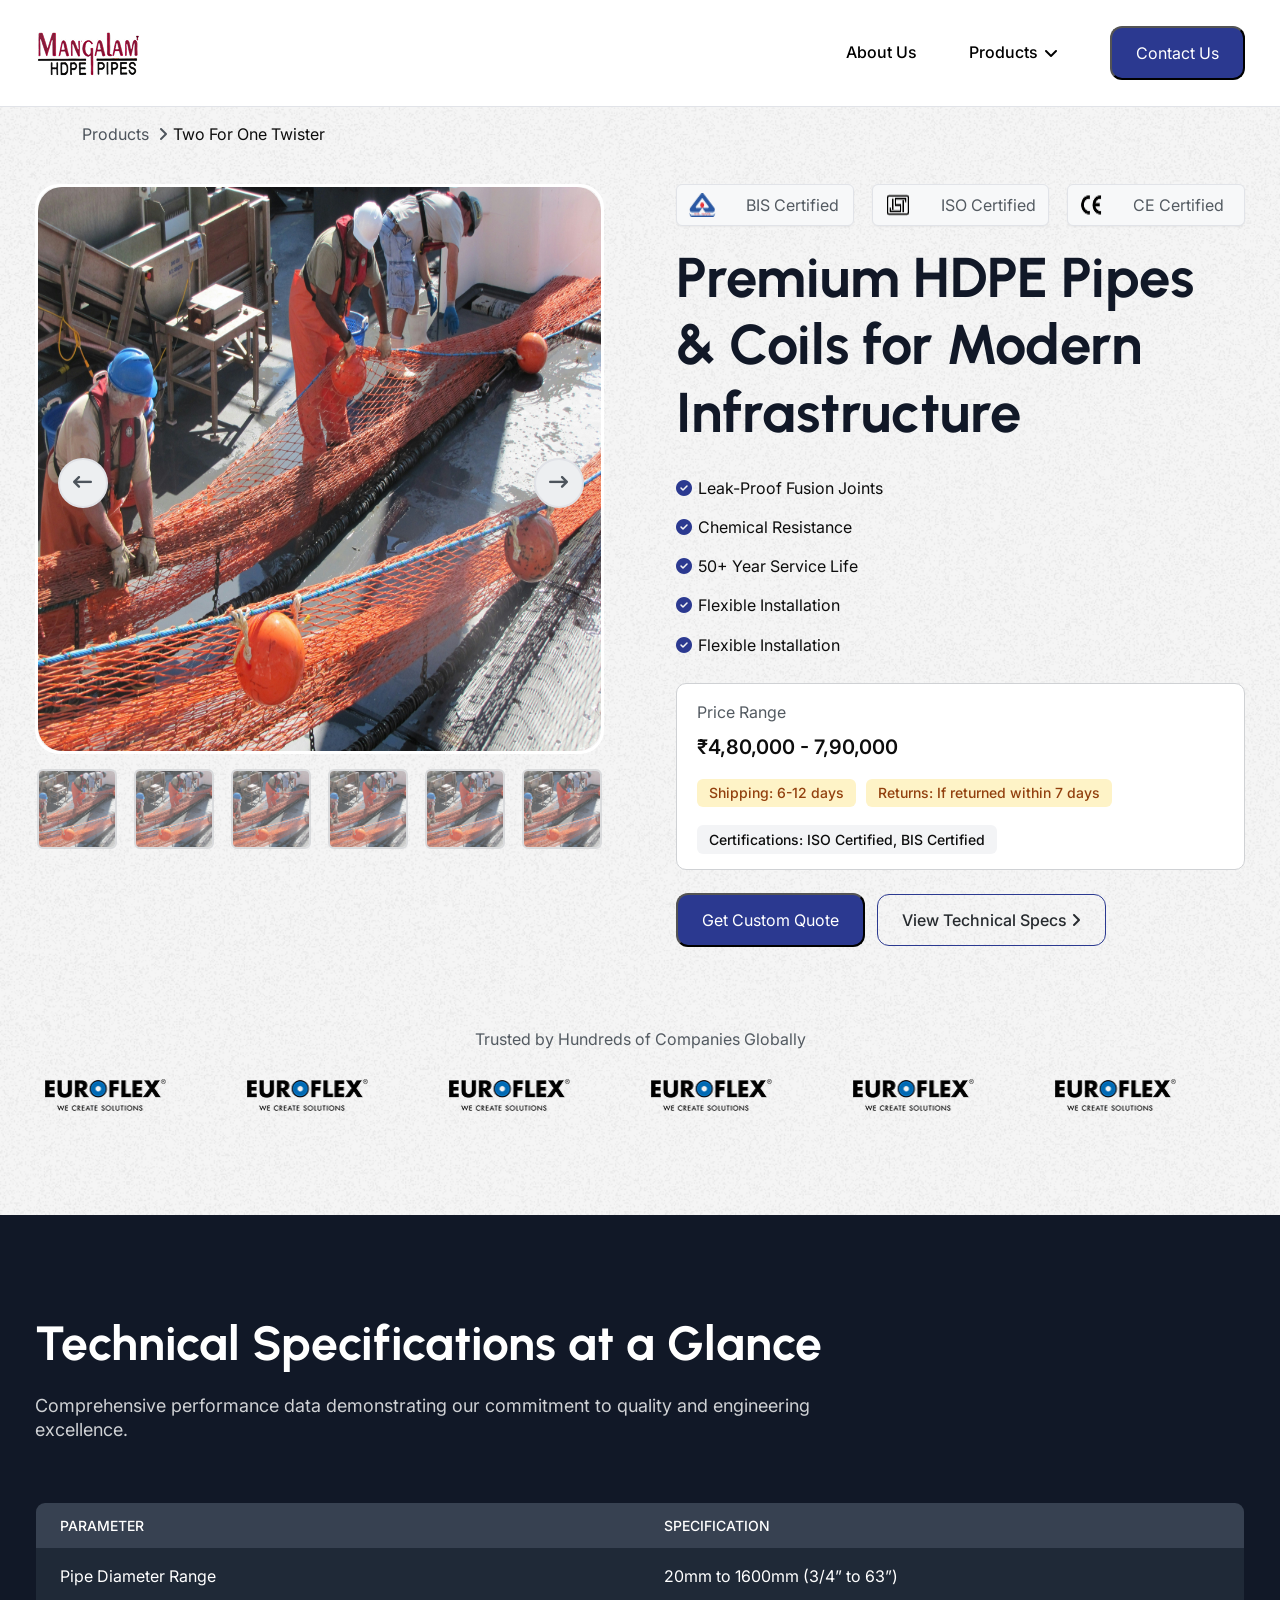
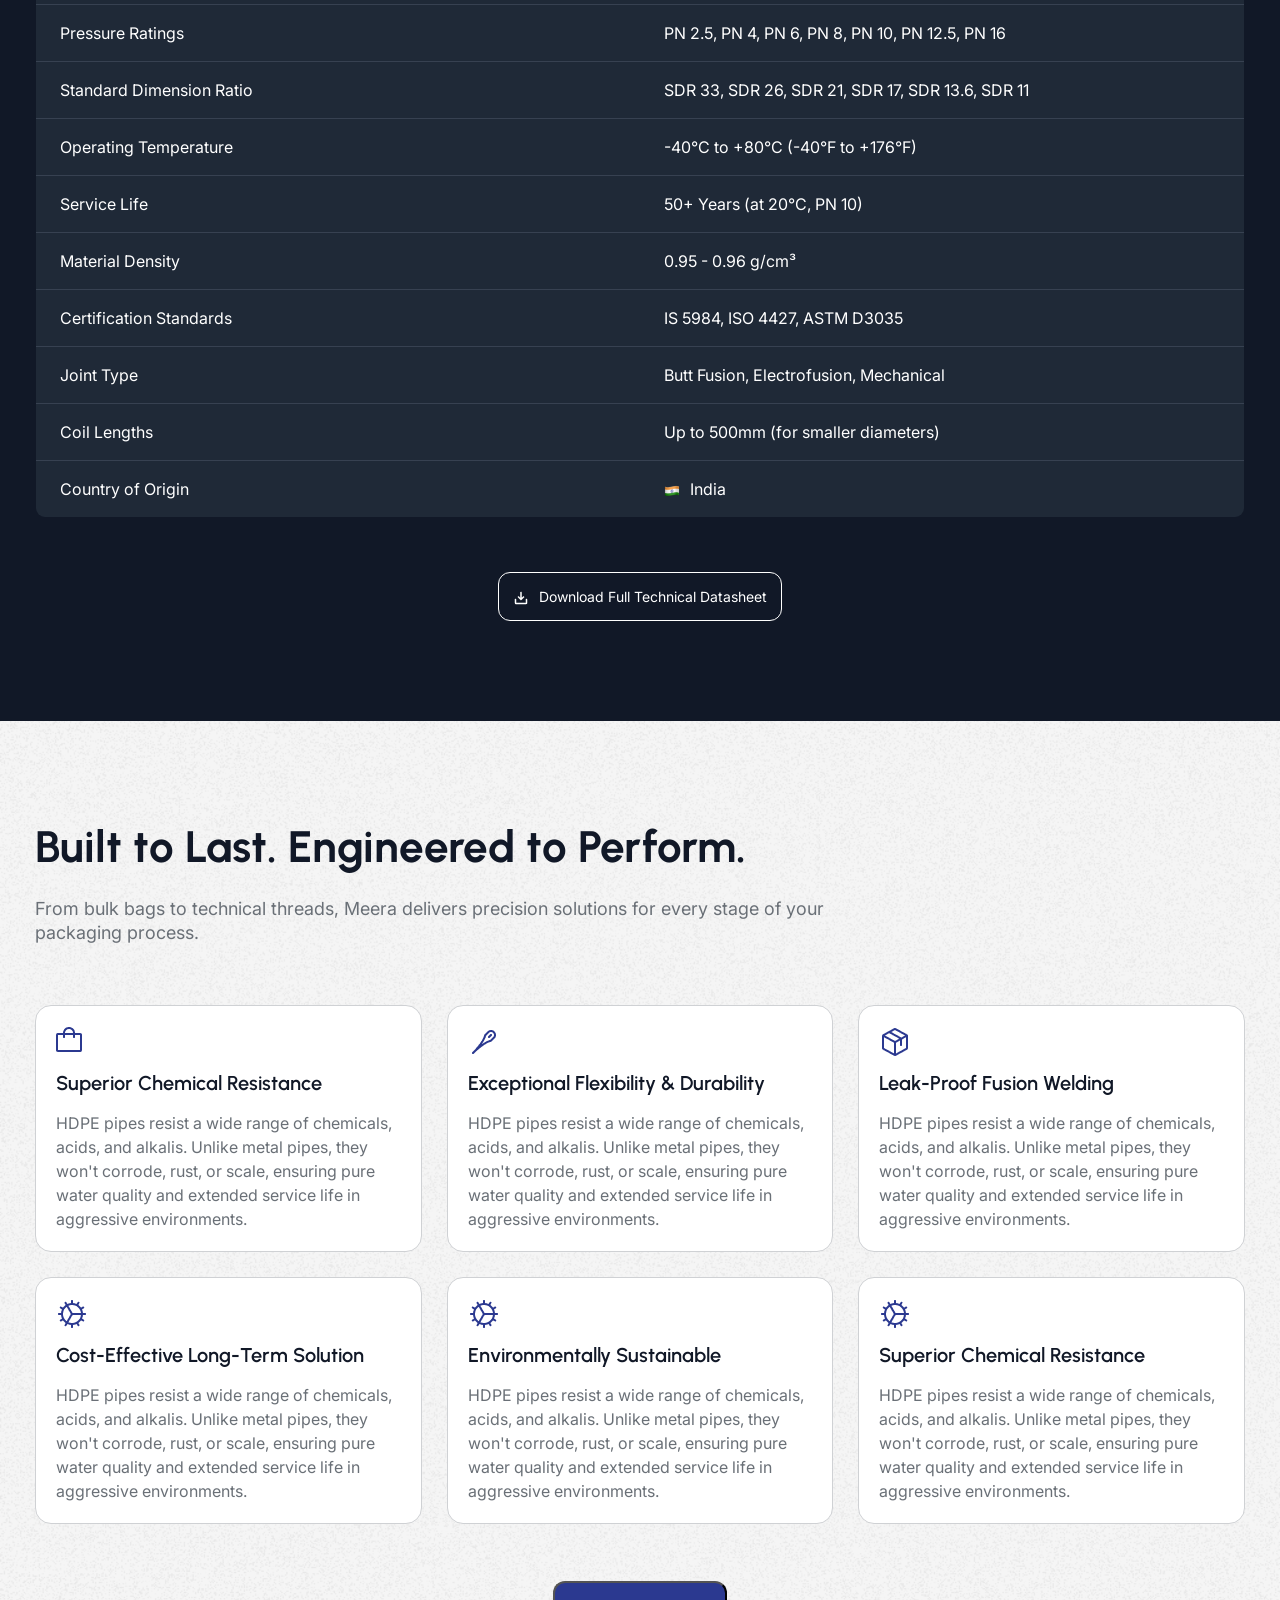
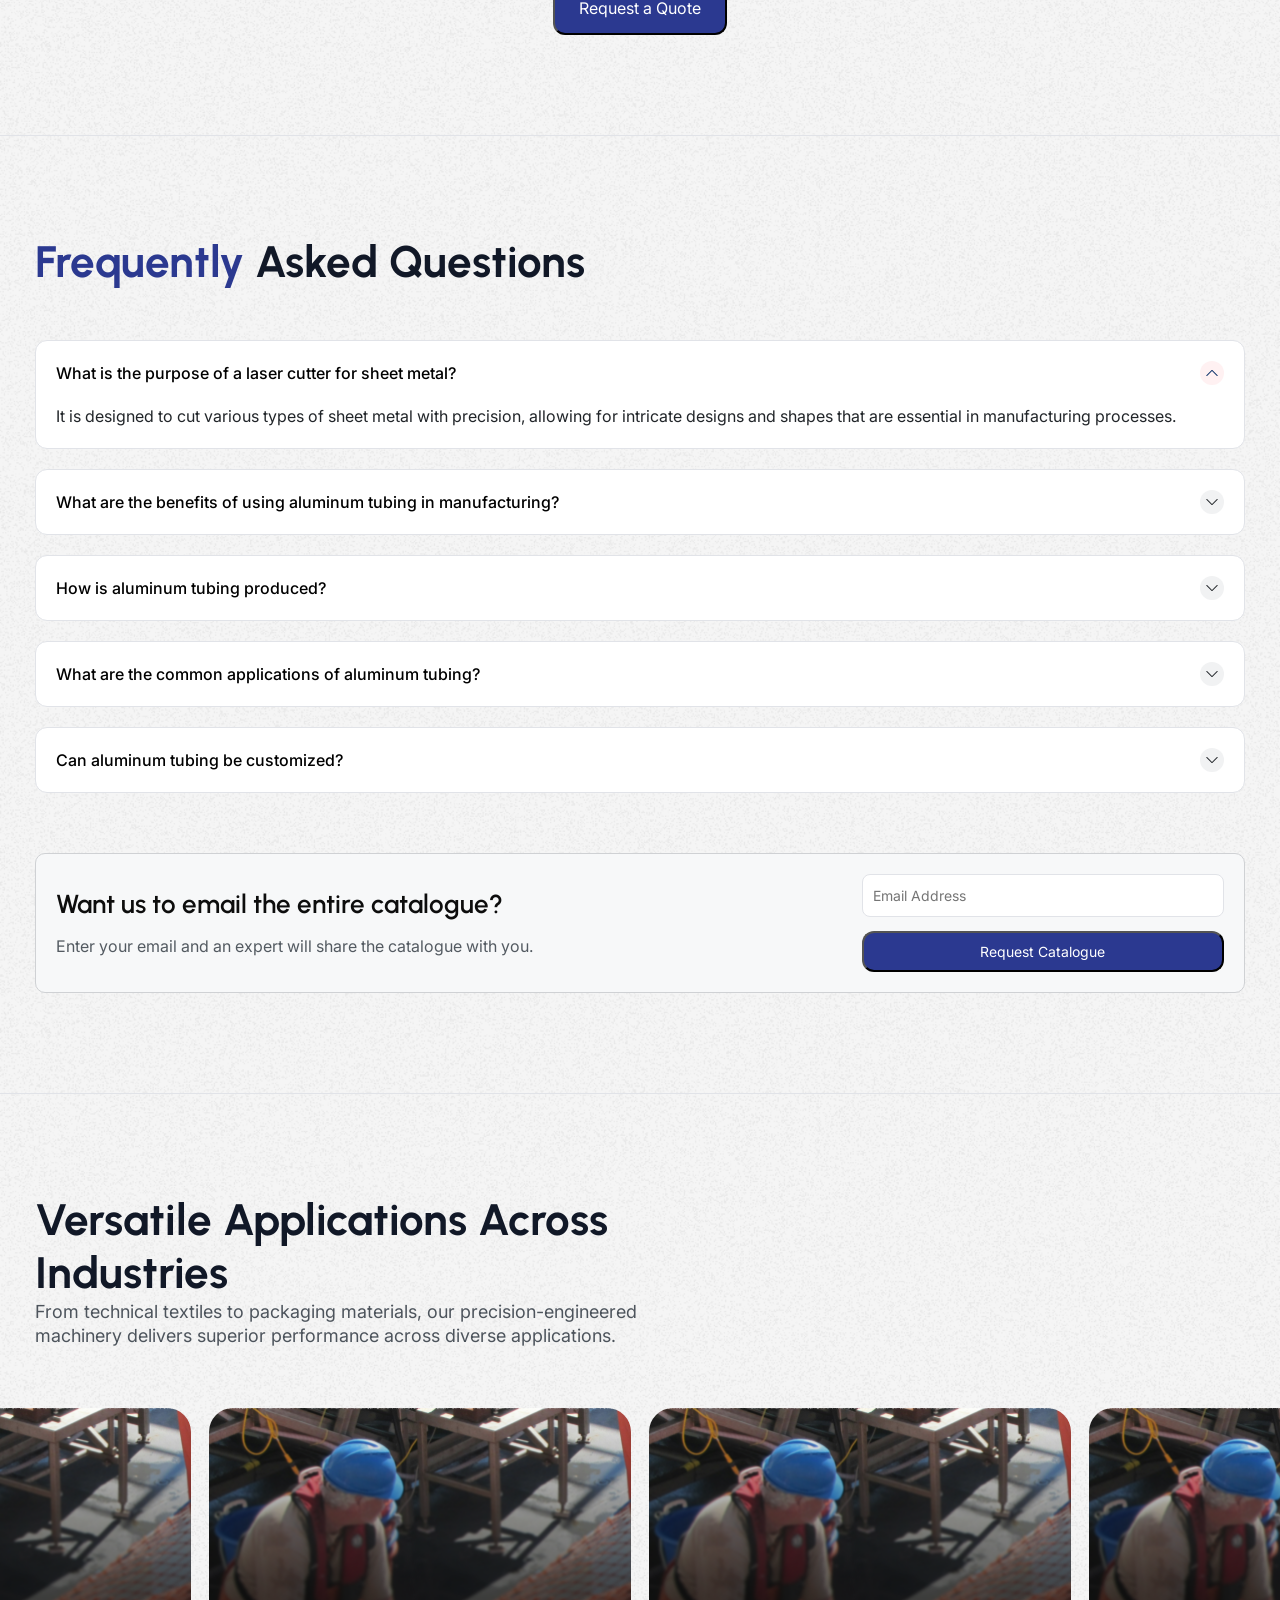
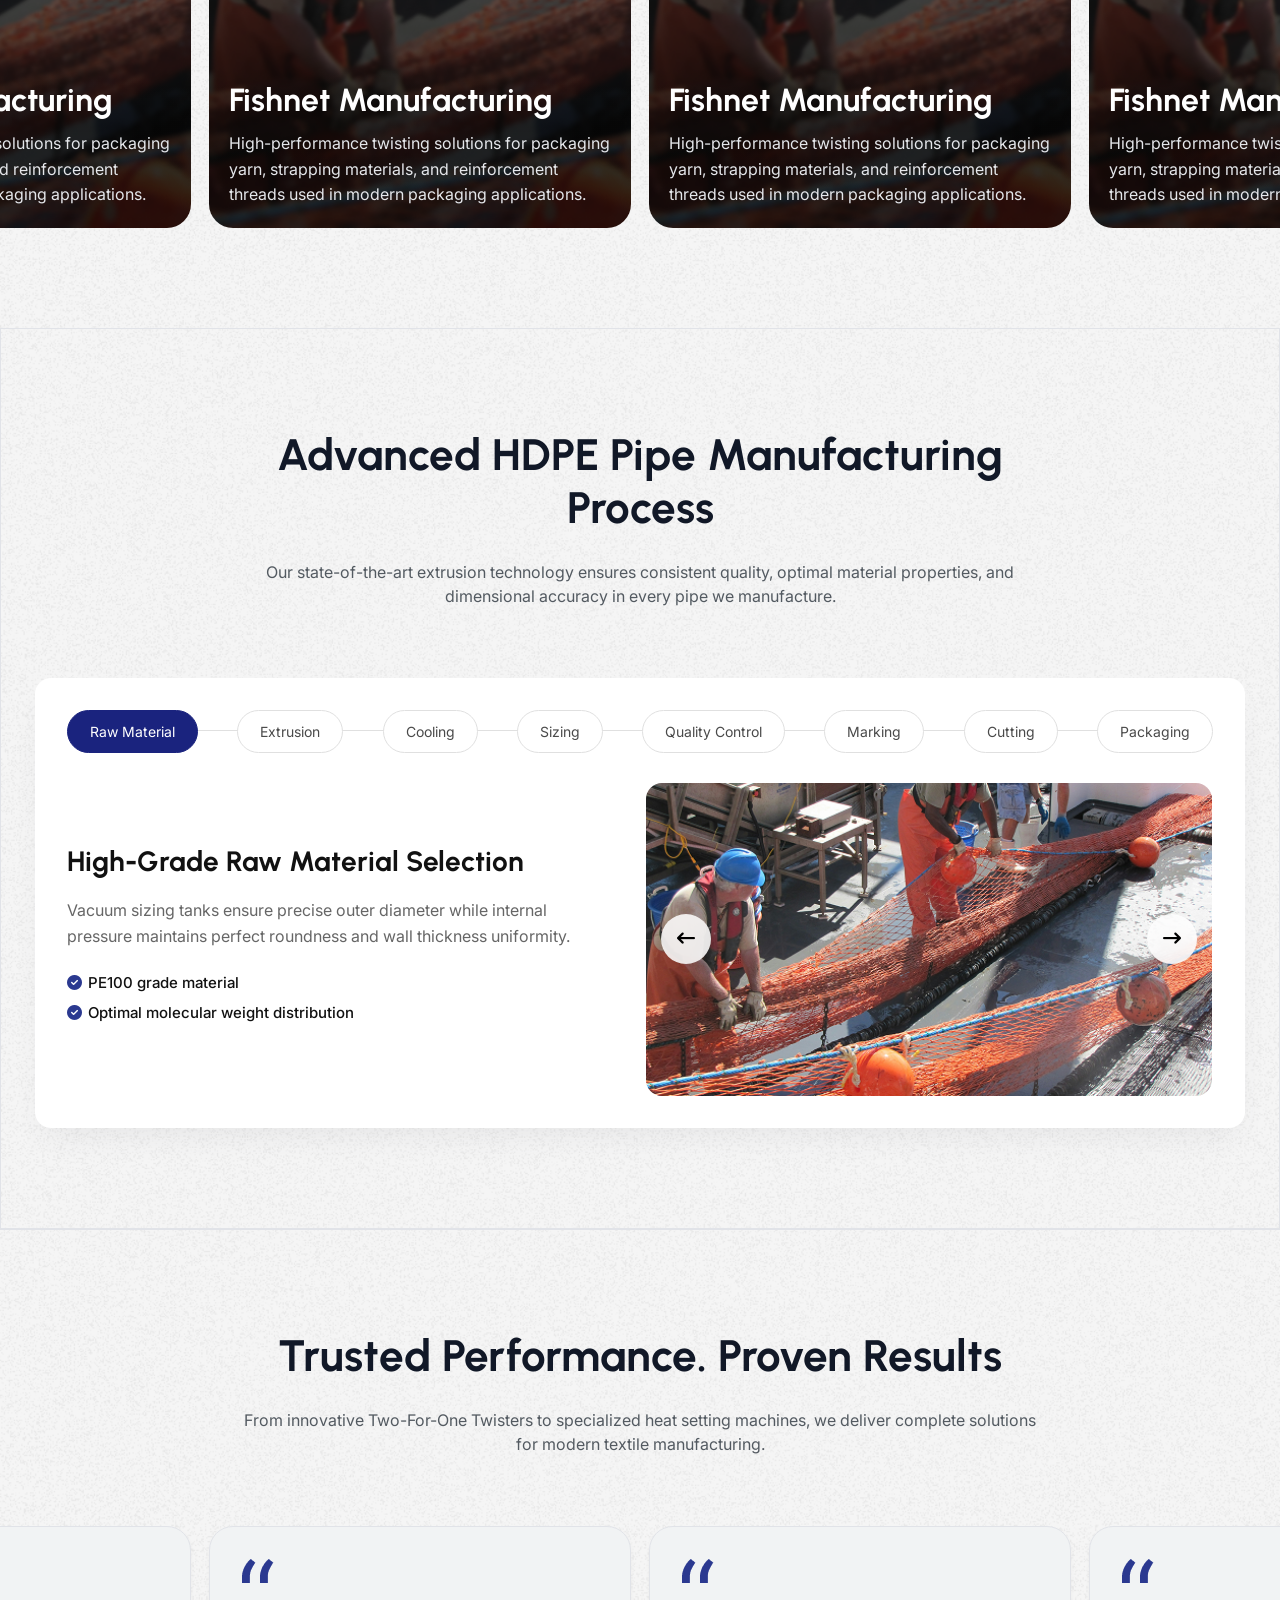
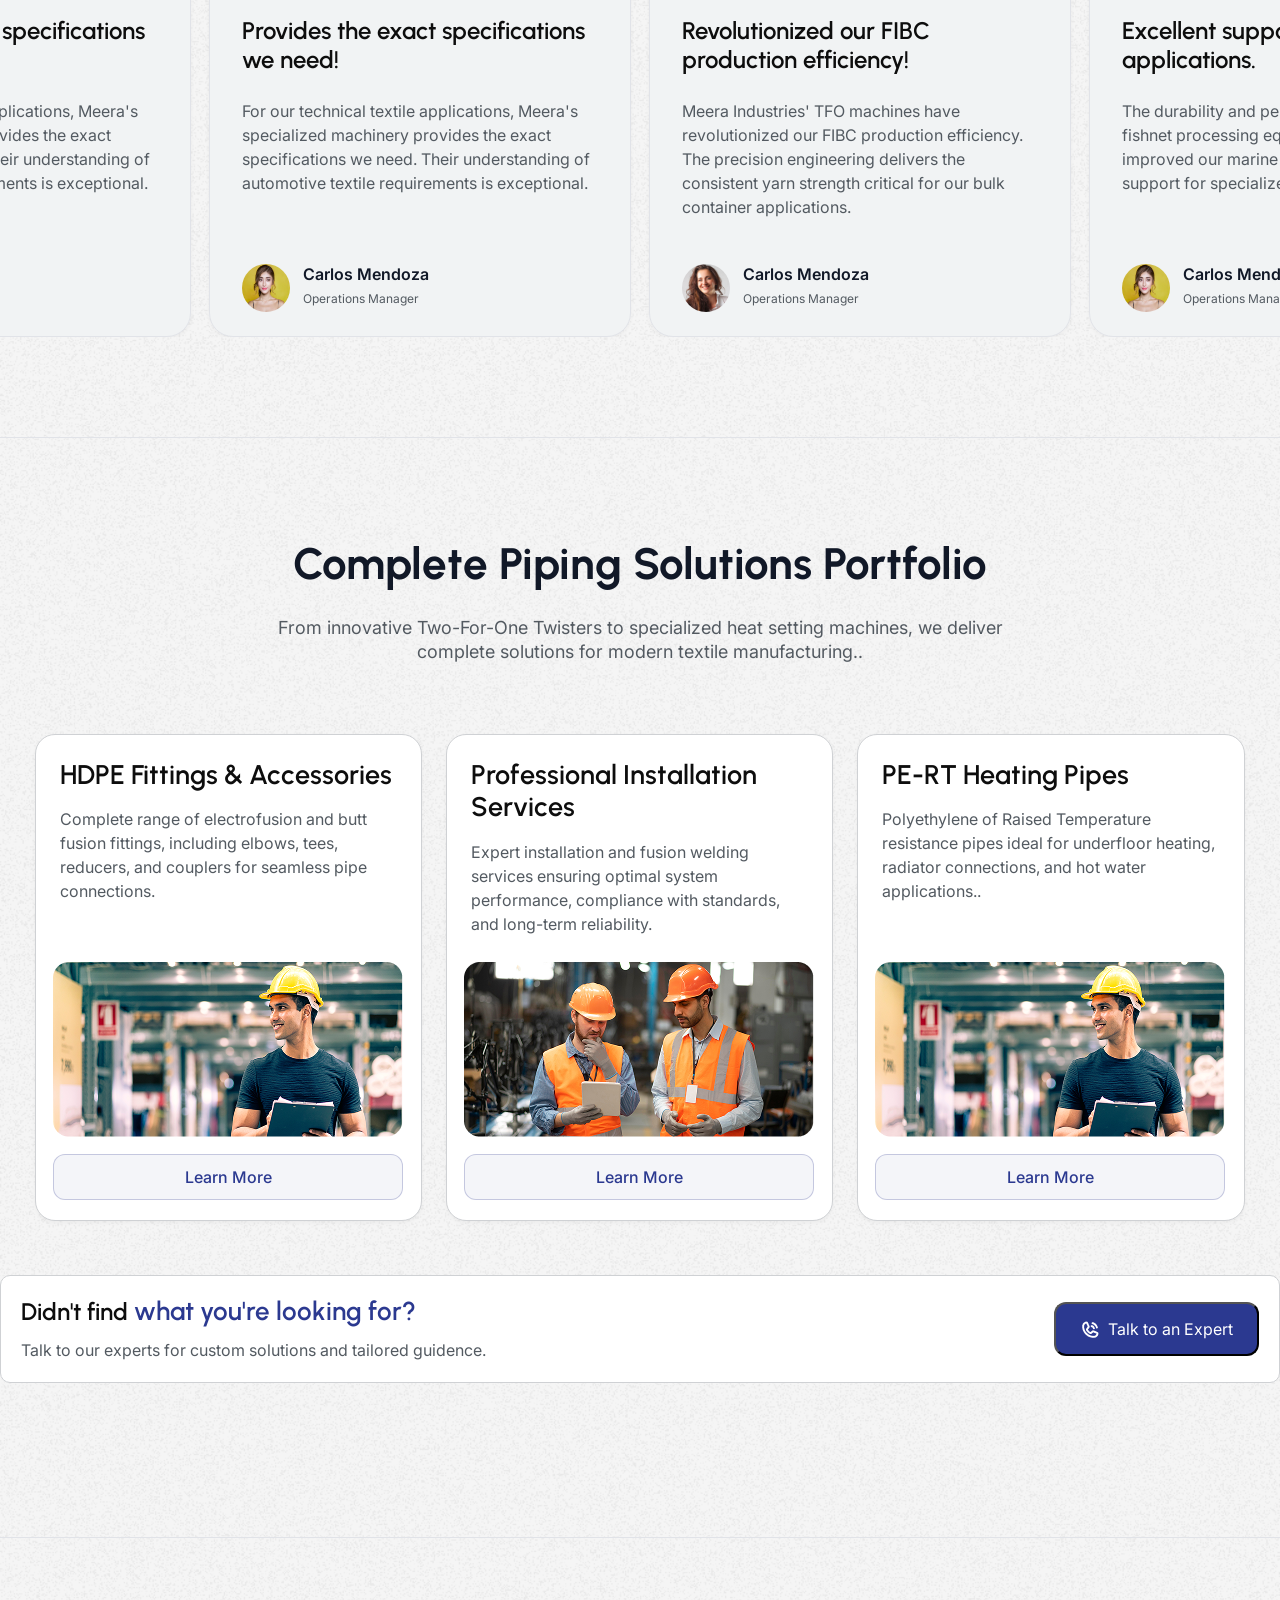
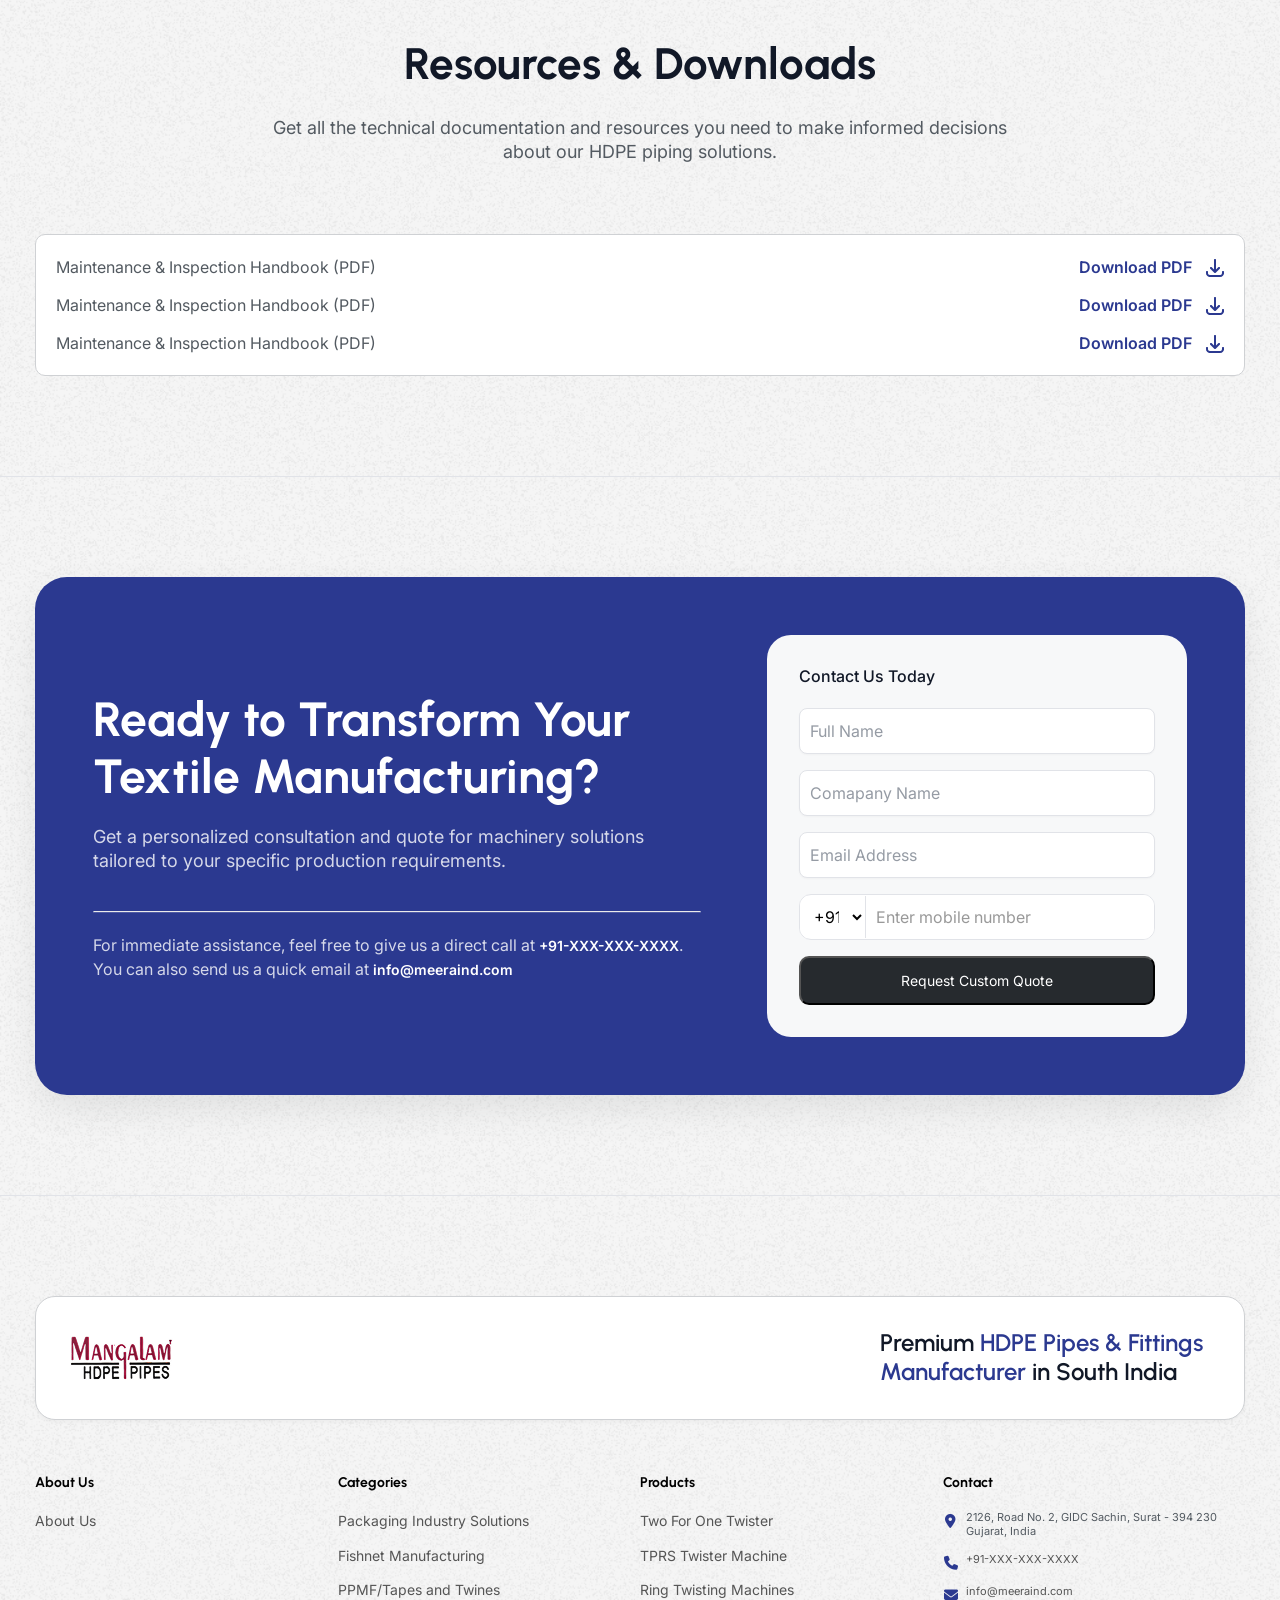
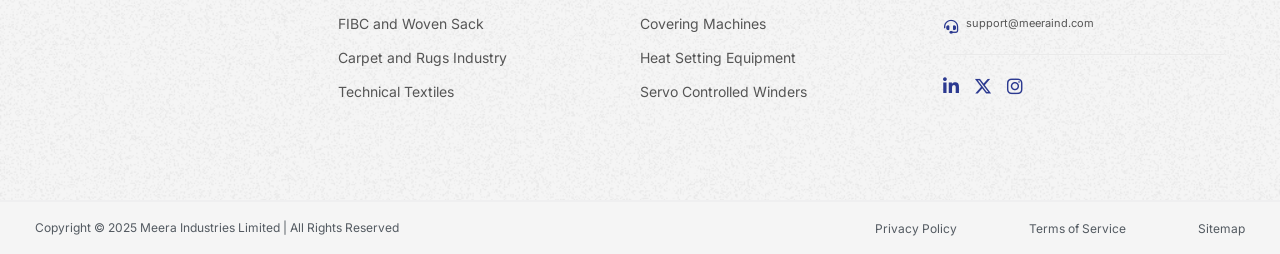
==== commit 9b4353ad: "request a quote modal changes" ====
--- a/index.html
+++ b/index.html
@@ -400,7 +400,7 @@
       </div>
 
       <div class="req-btn">
-        <button class="primary-cta">Request a Quote</button>
+        <button class="primary-cta" data-bs-toggle="modal" data-bs-target="#quoteModal">Request a Quote</button>
       </div>
     </div>
   </section>
@@ -999,7 +999,7 @@
             </div>
 
           </form>
-          <button class="tertiary-cta" data-bs-toggle="modal" data-bs-target="#quoteModal">Request Custom Quote</button>
+          <button class="tertiary-cta">Request Custom Quote</button>
         </div>
       </div>
     </div>
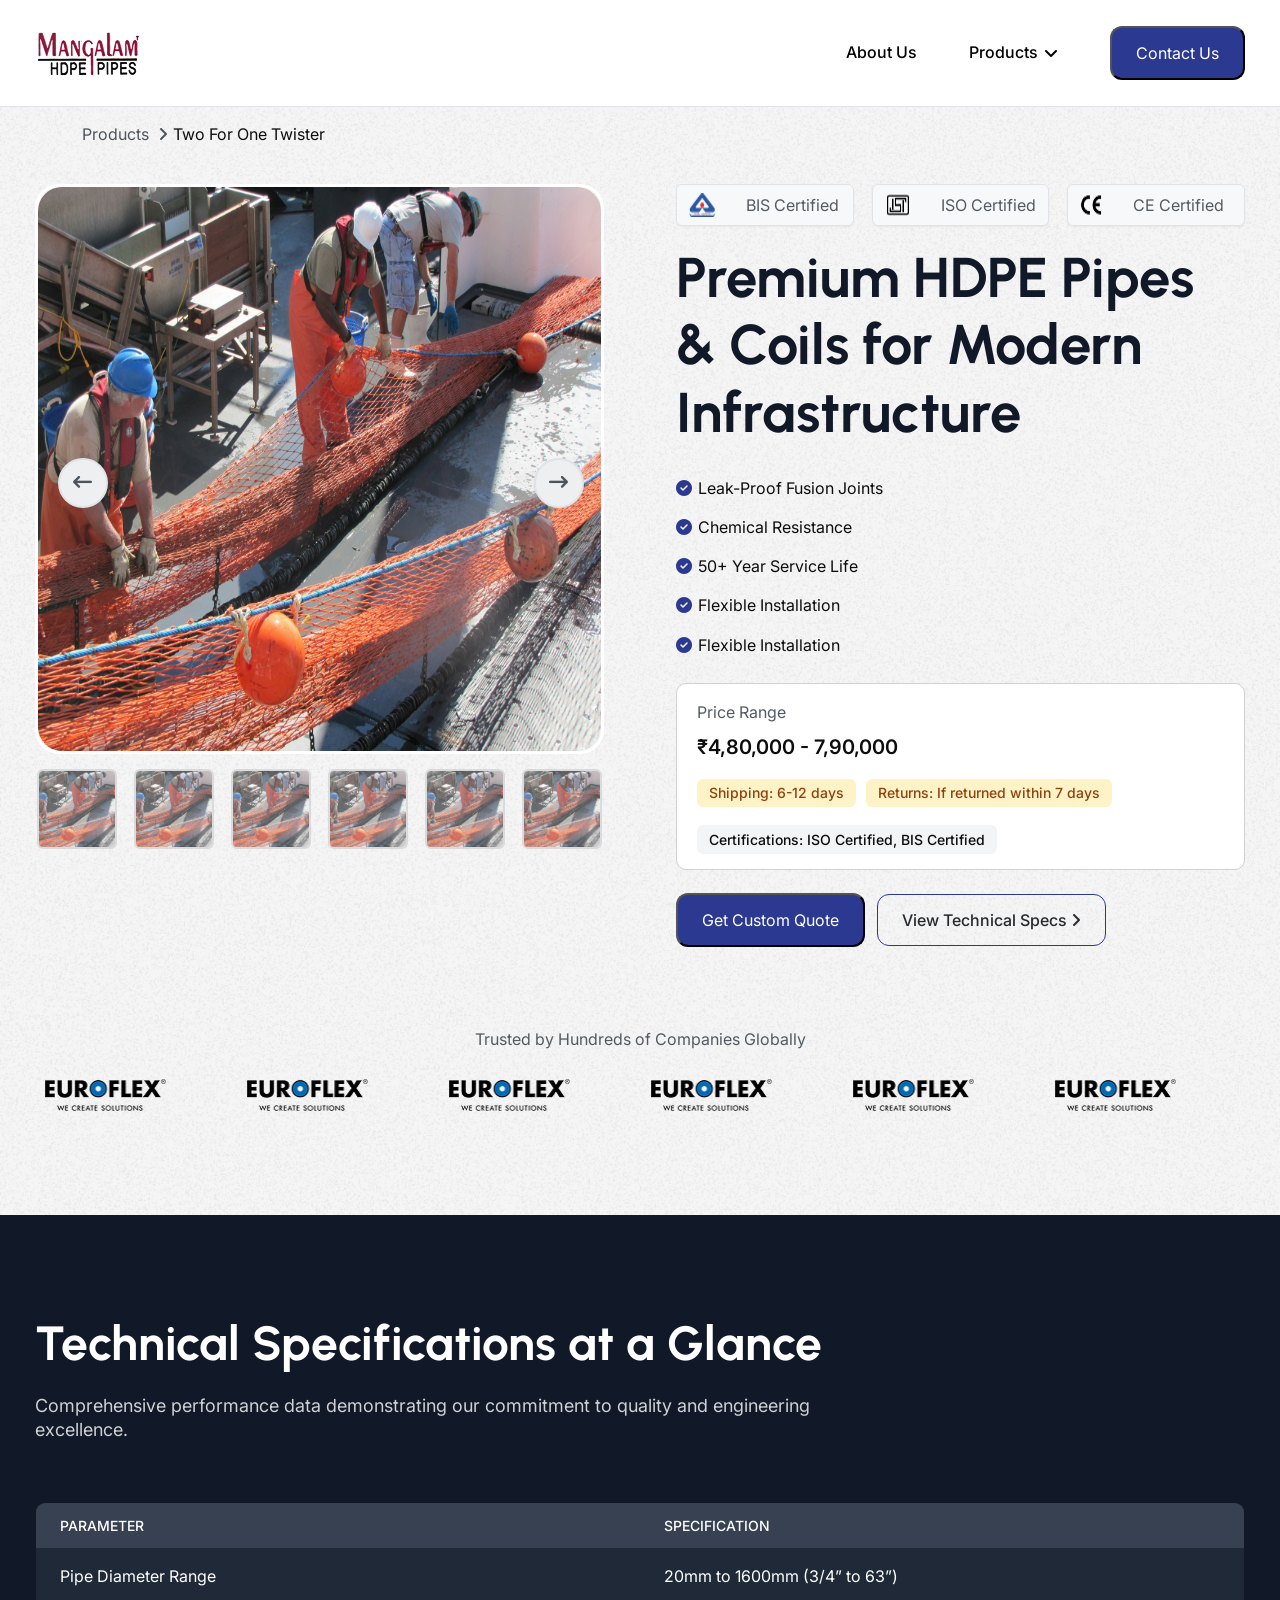
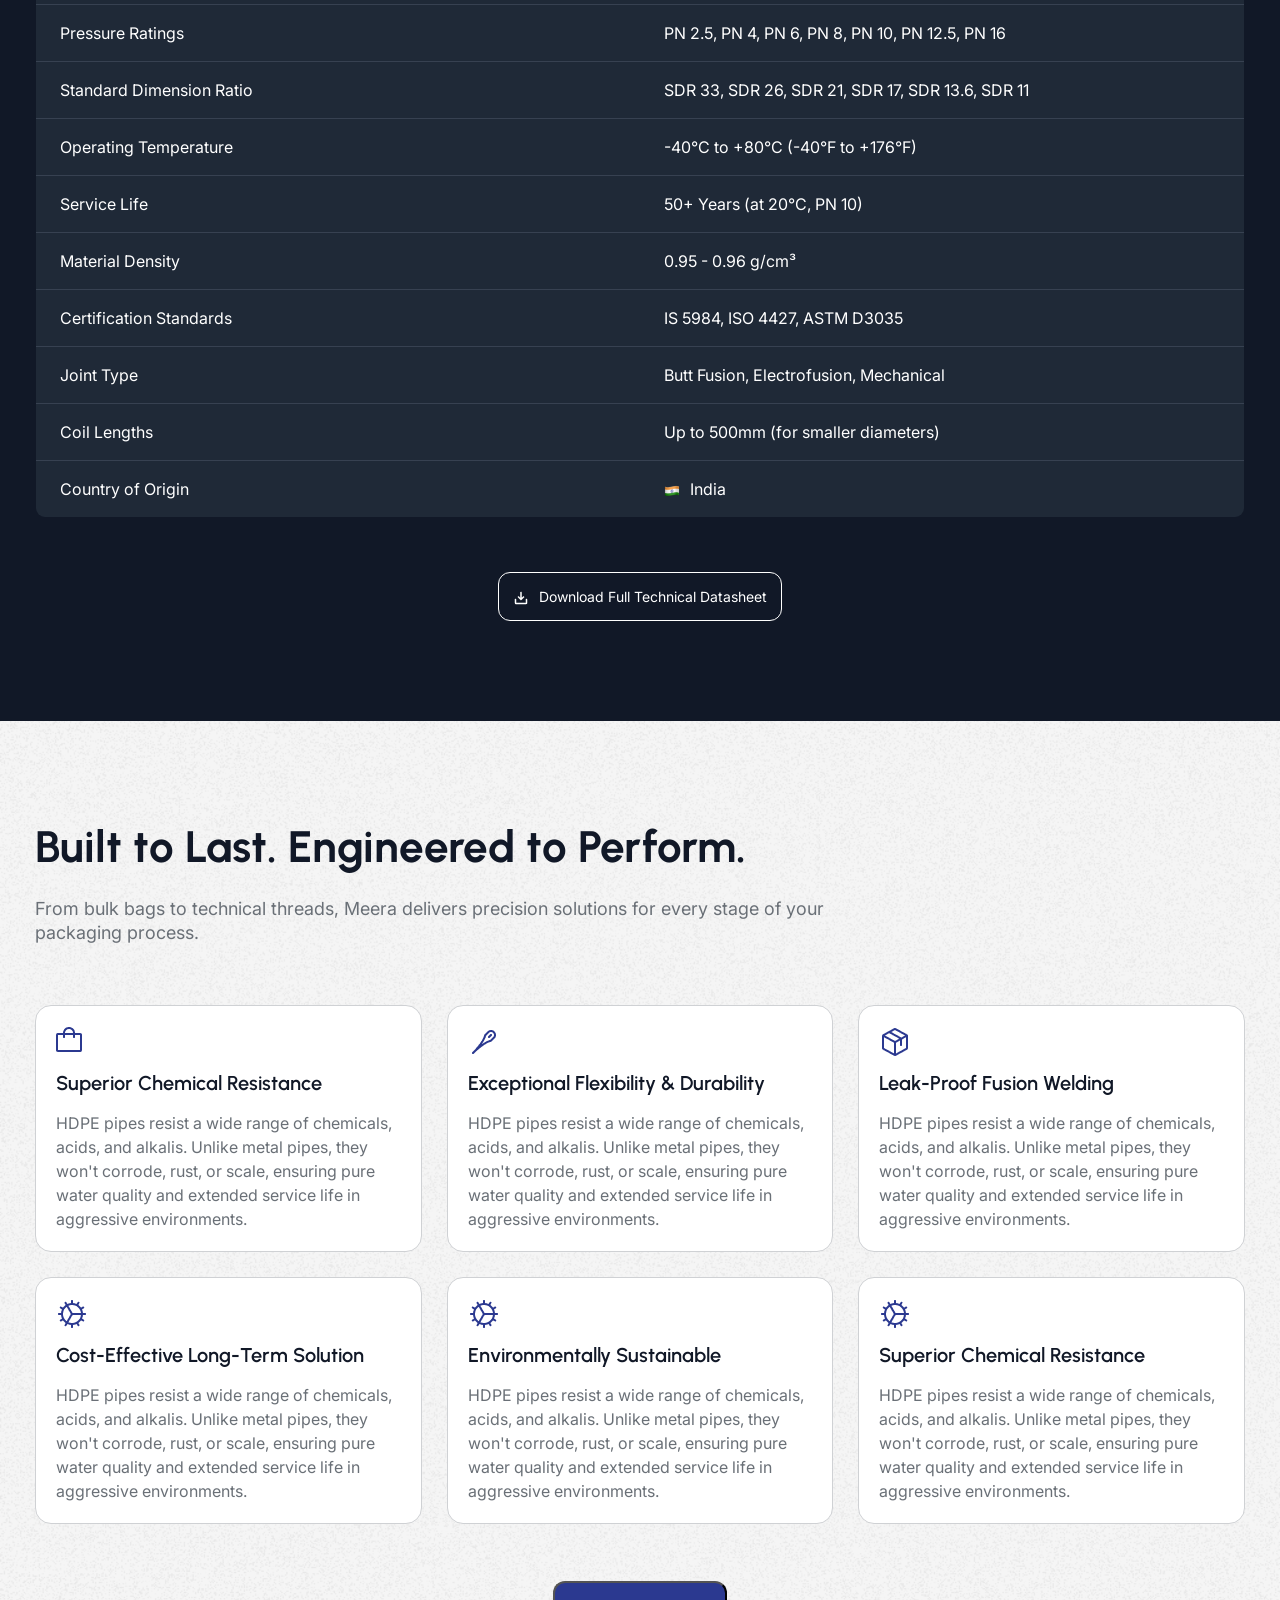
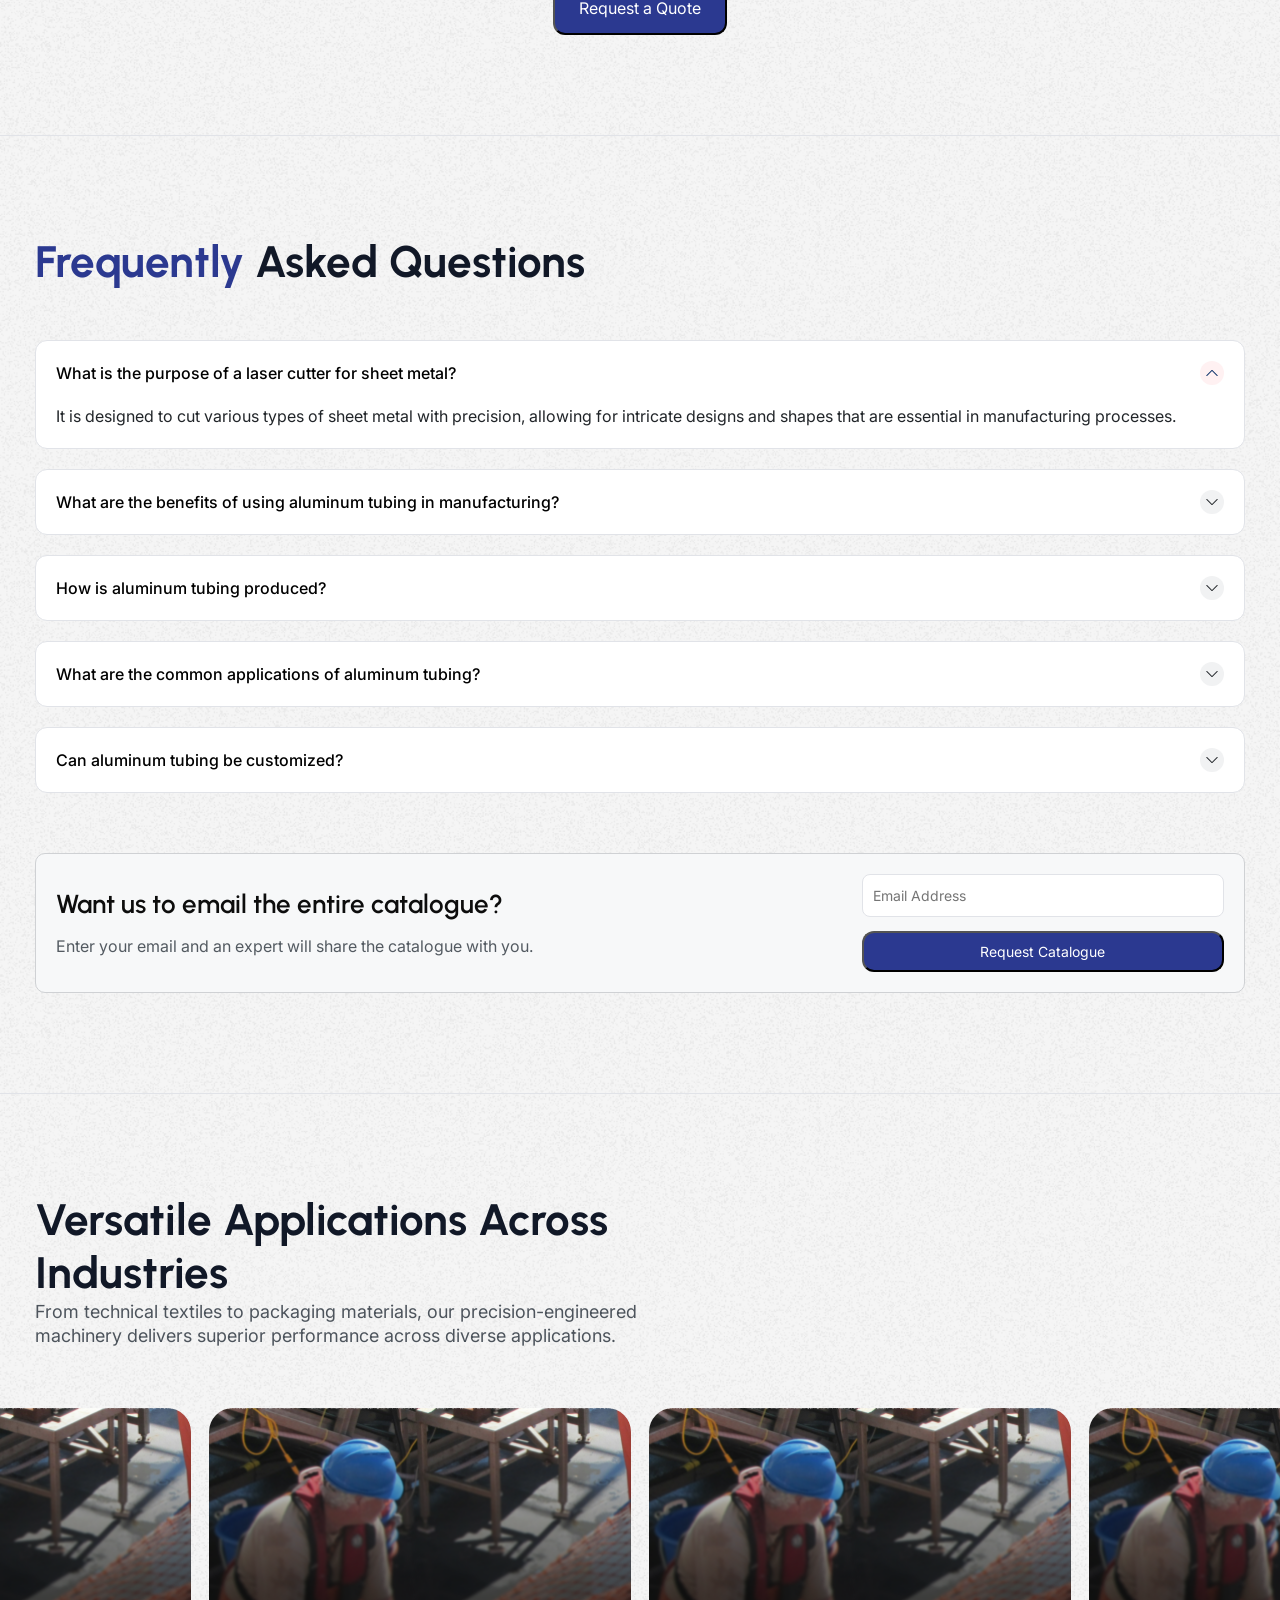
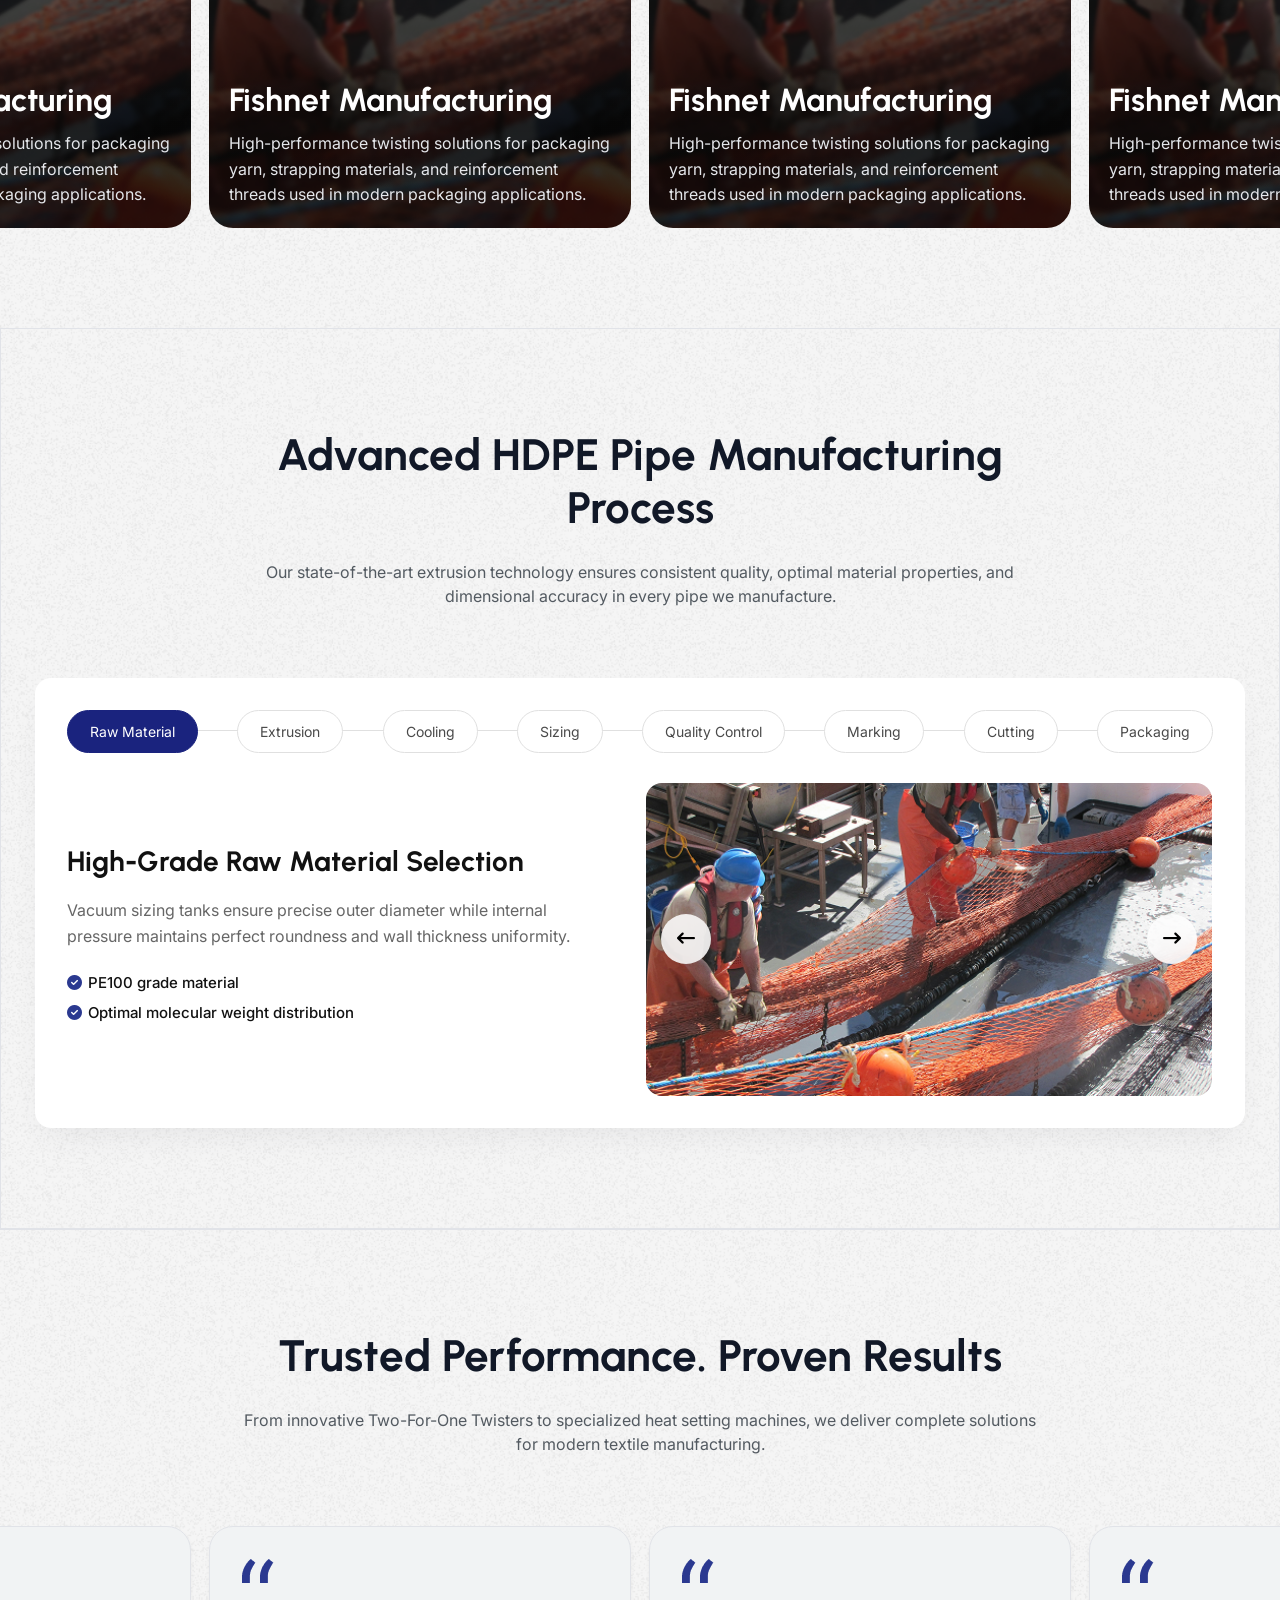
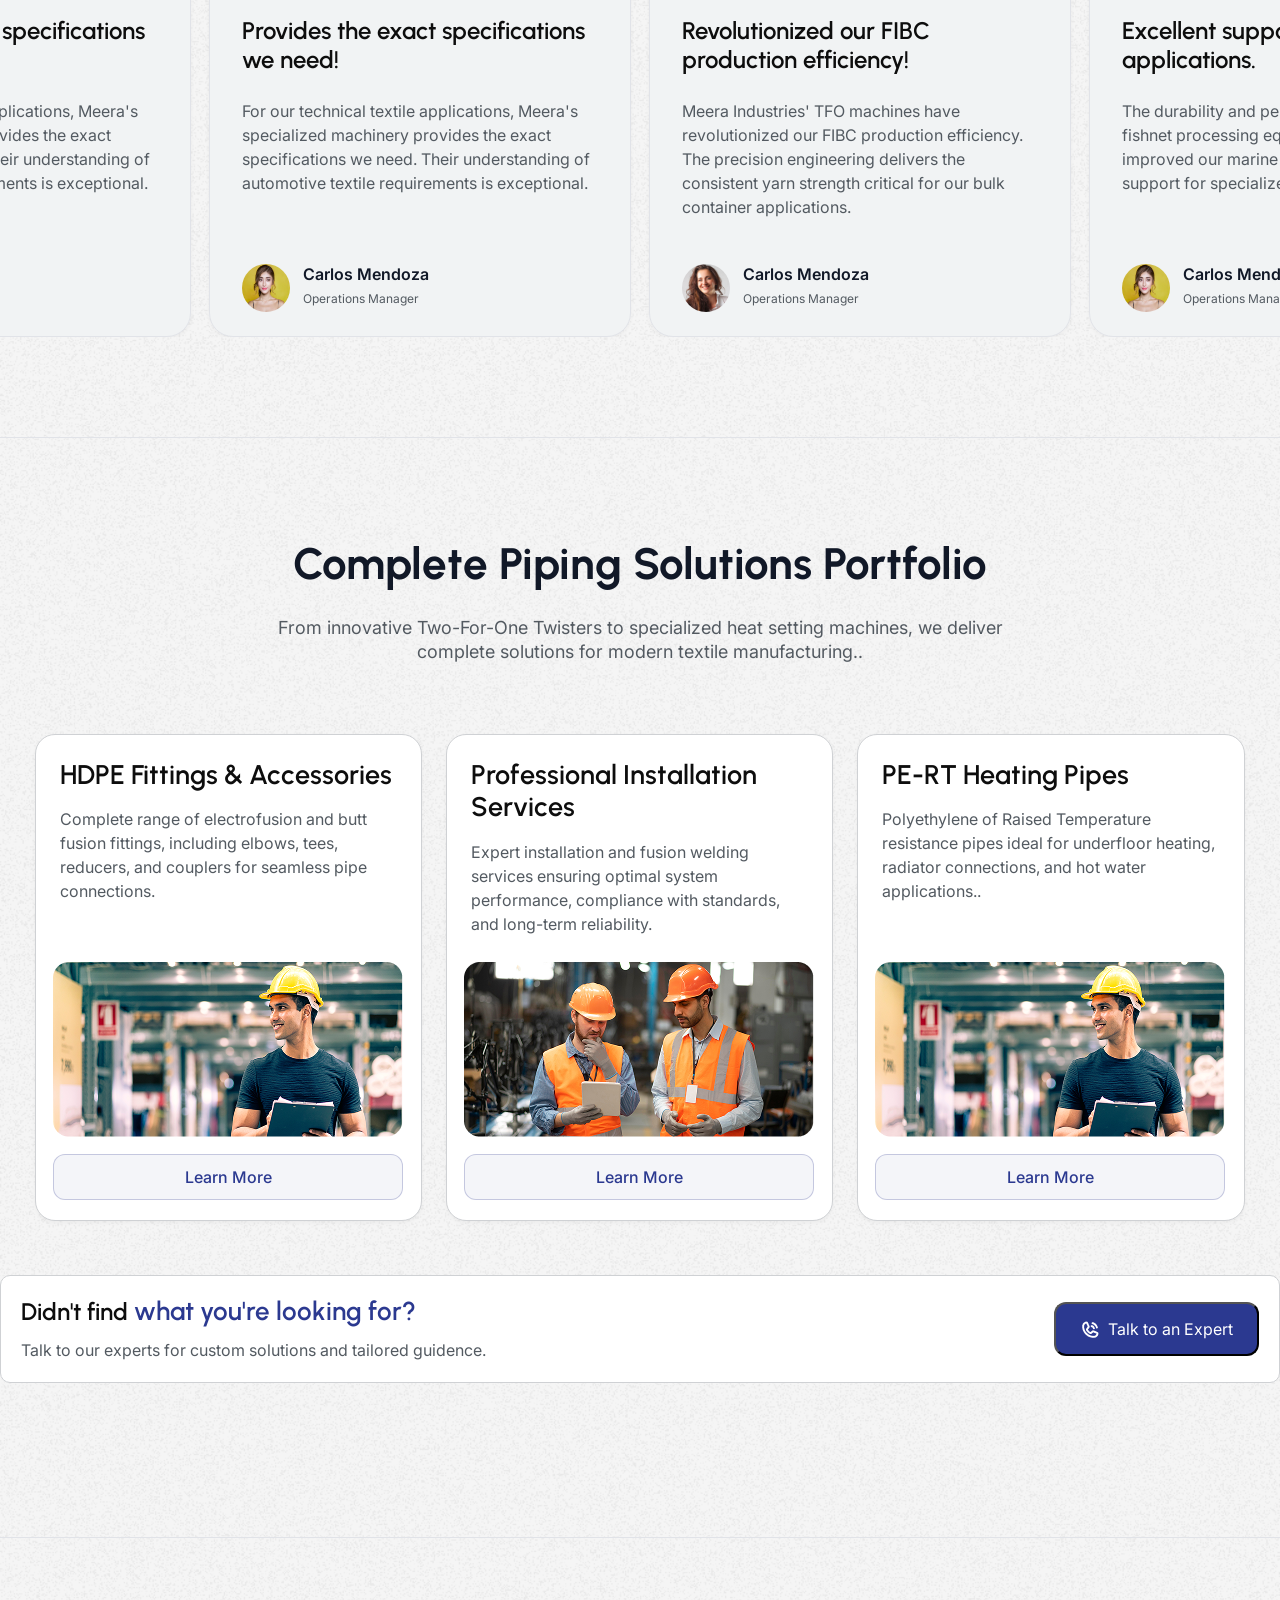
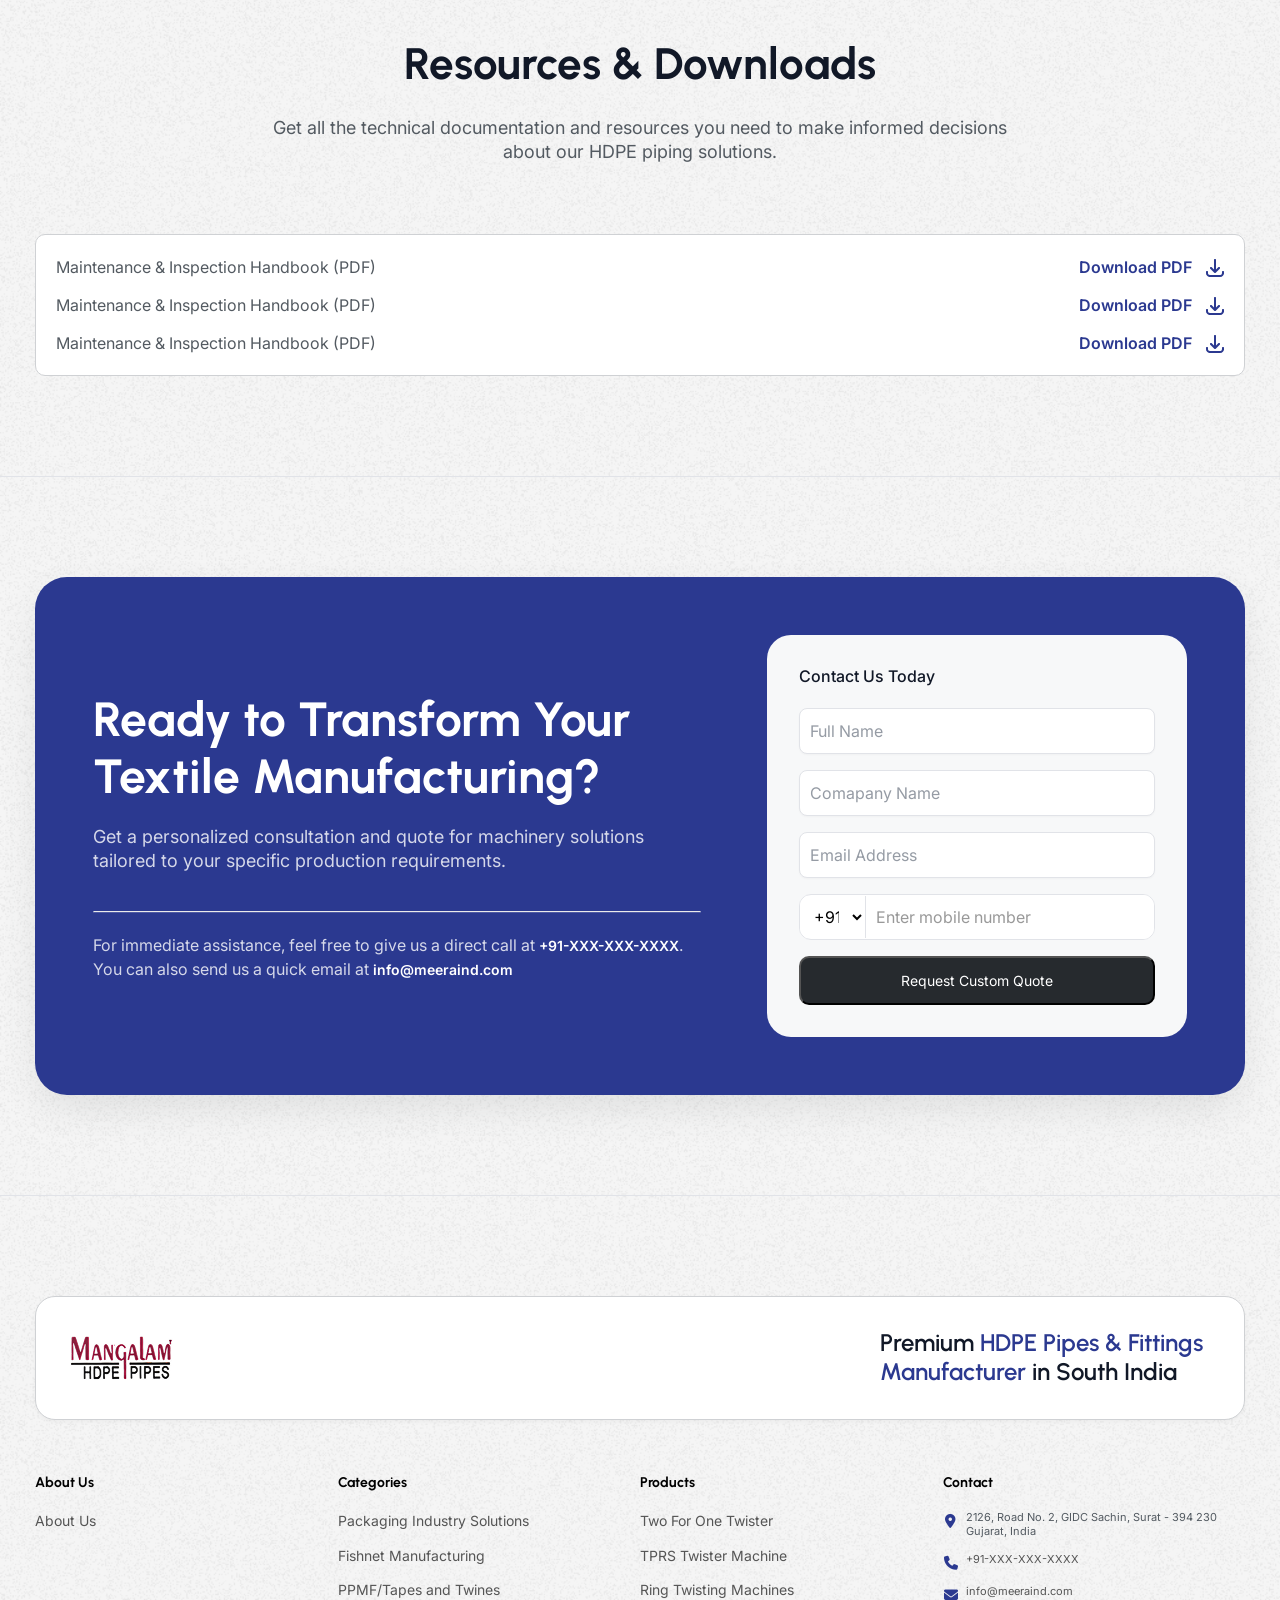
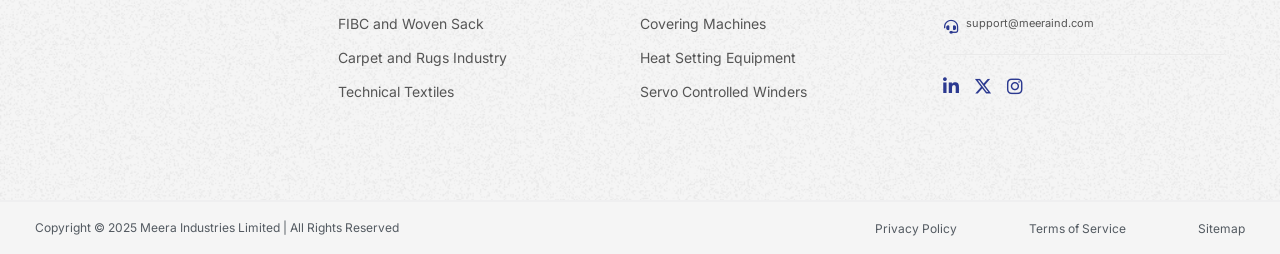
==== commit d9038762: "changes in modal" ====
--- a/index.html
+++ b/index.html
@@ -1127,7 +1127,7 @@
             </div>
             <div class="input-containers">
               <label>Your Contact (optional)</label>
-              <input type="number" placeholder="+91-0000000000" value="">
+              <input type="tel" placeholder="+91-0000000000" value="">
             </div>
           </form>
         </div>
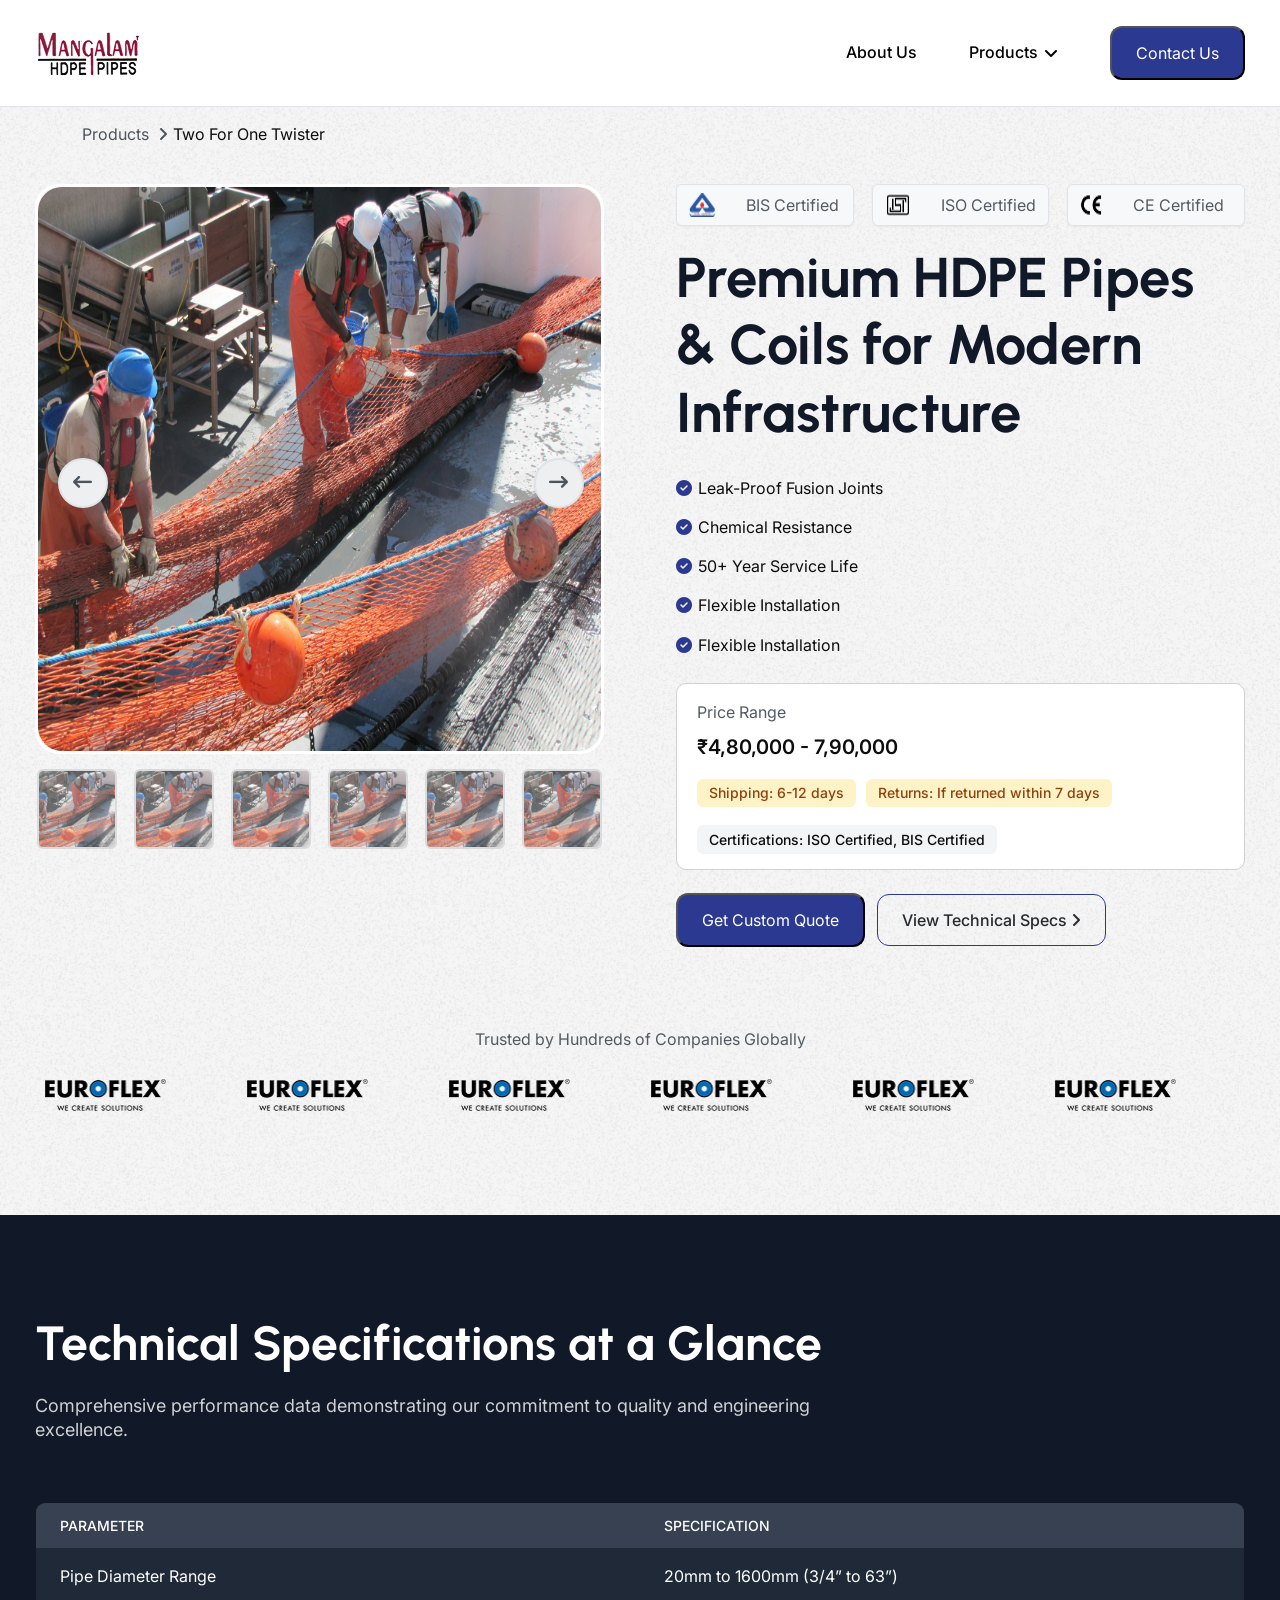
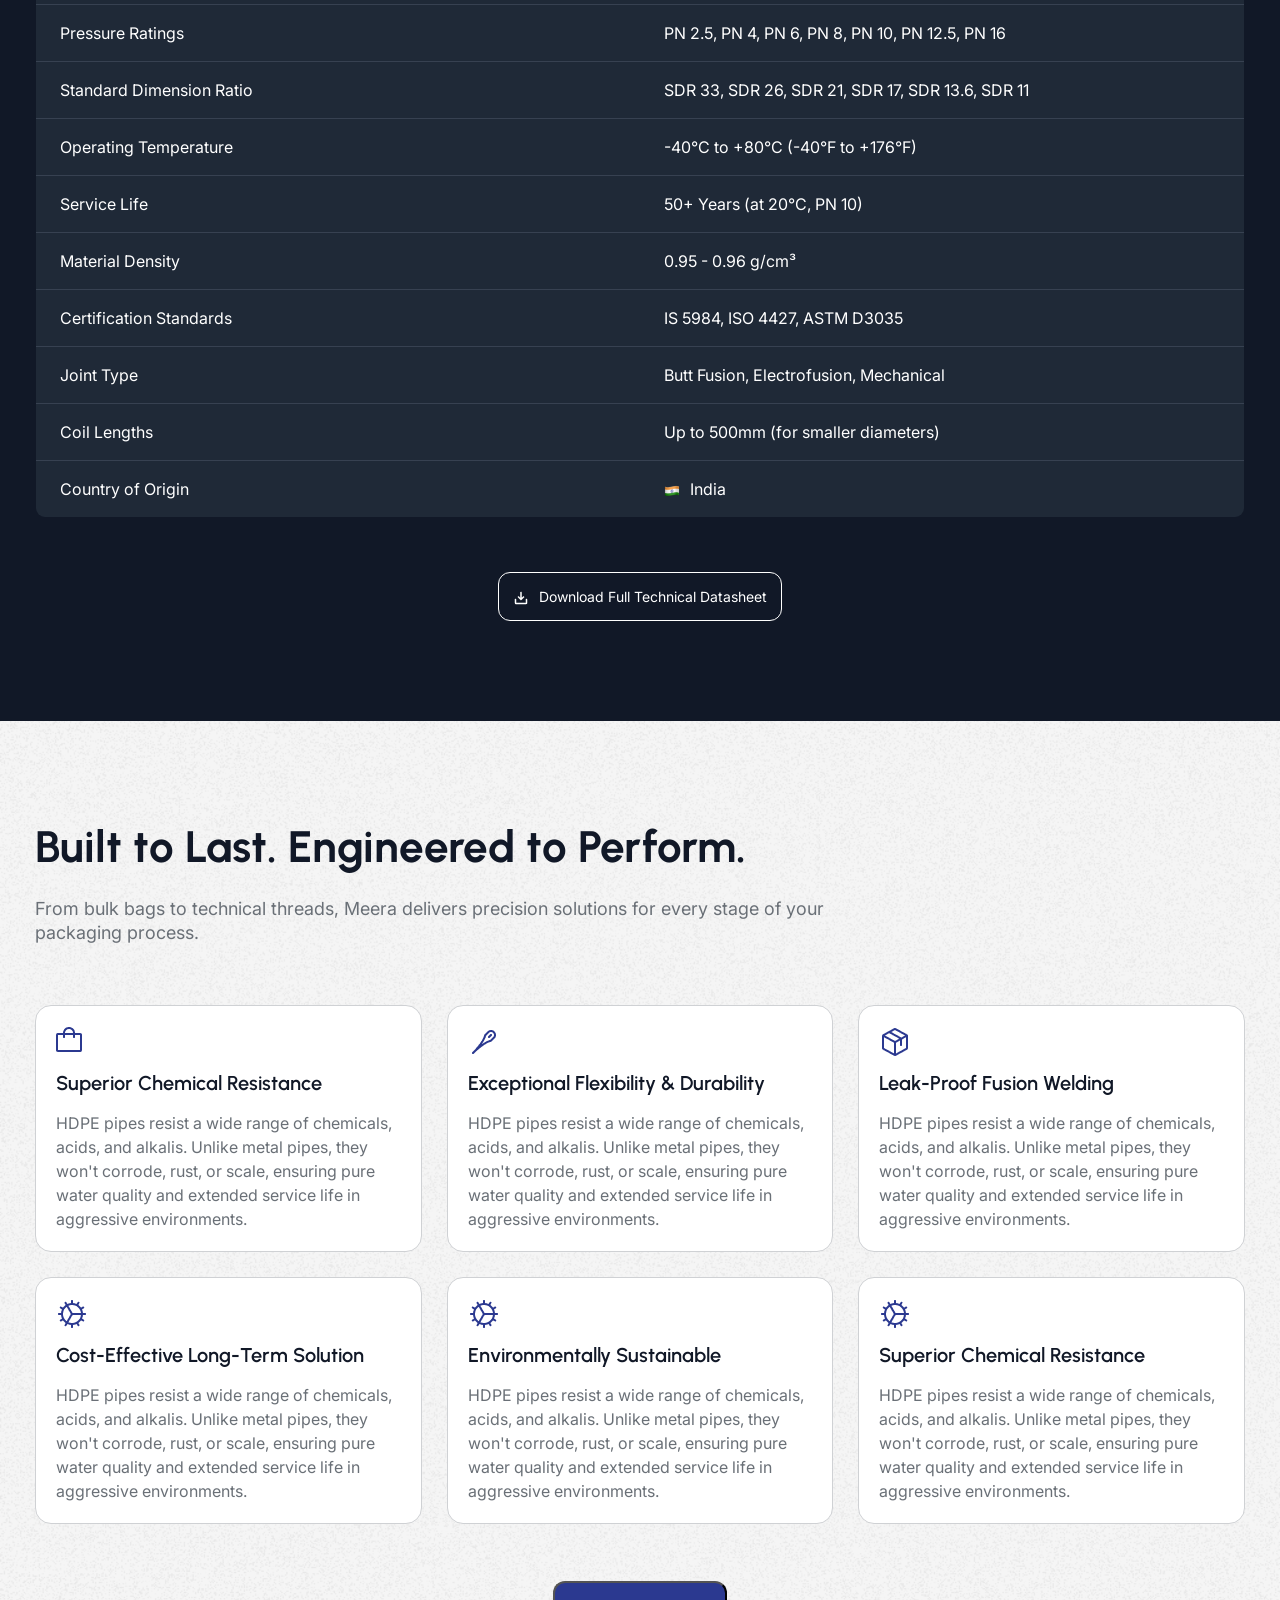
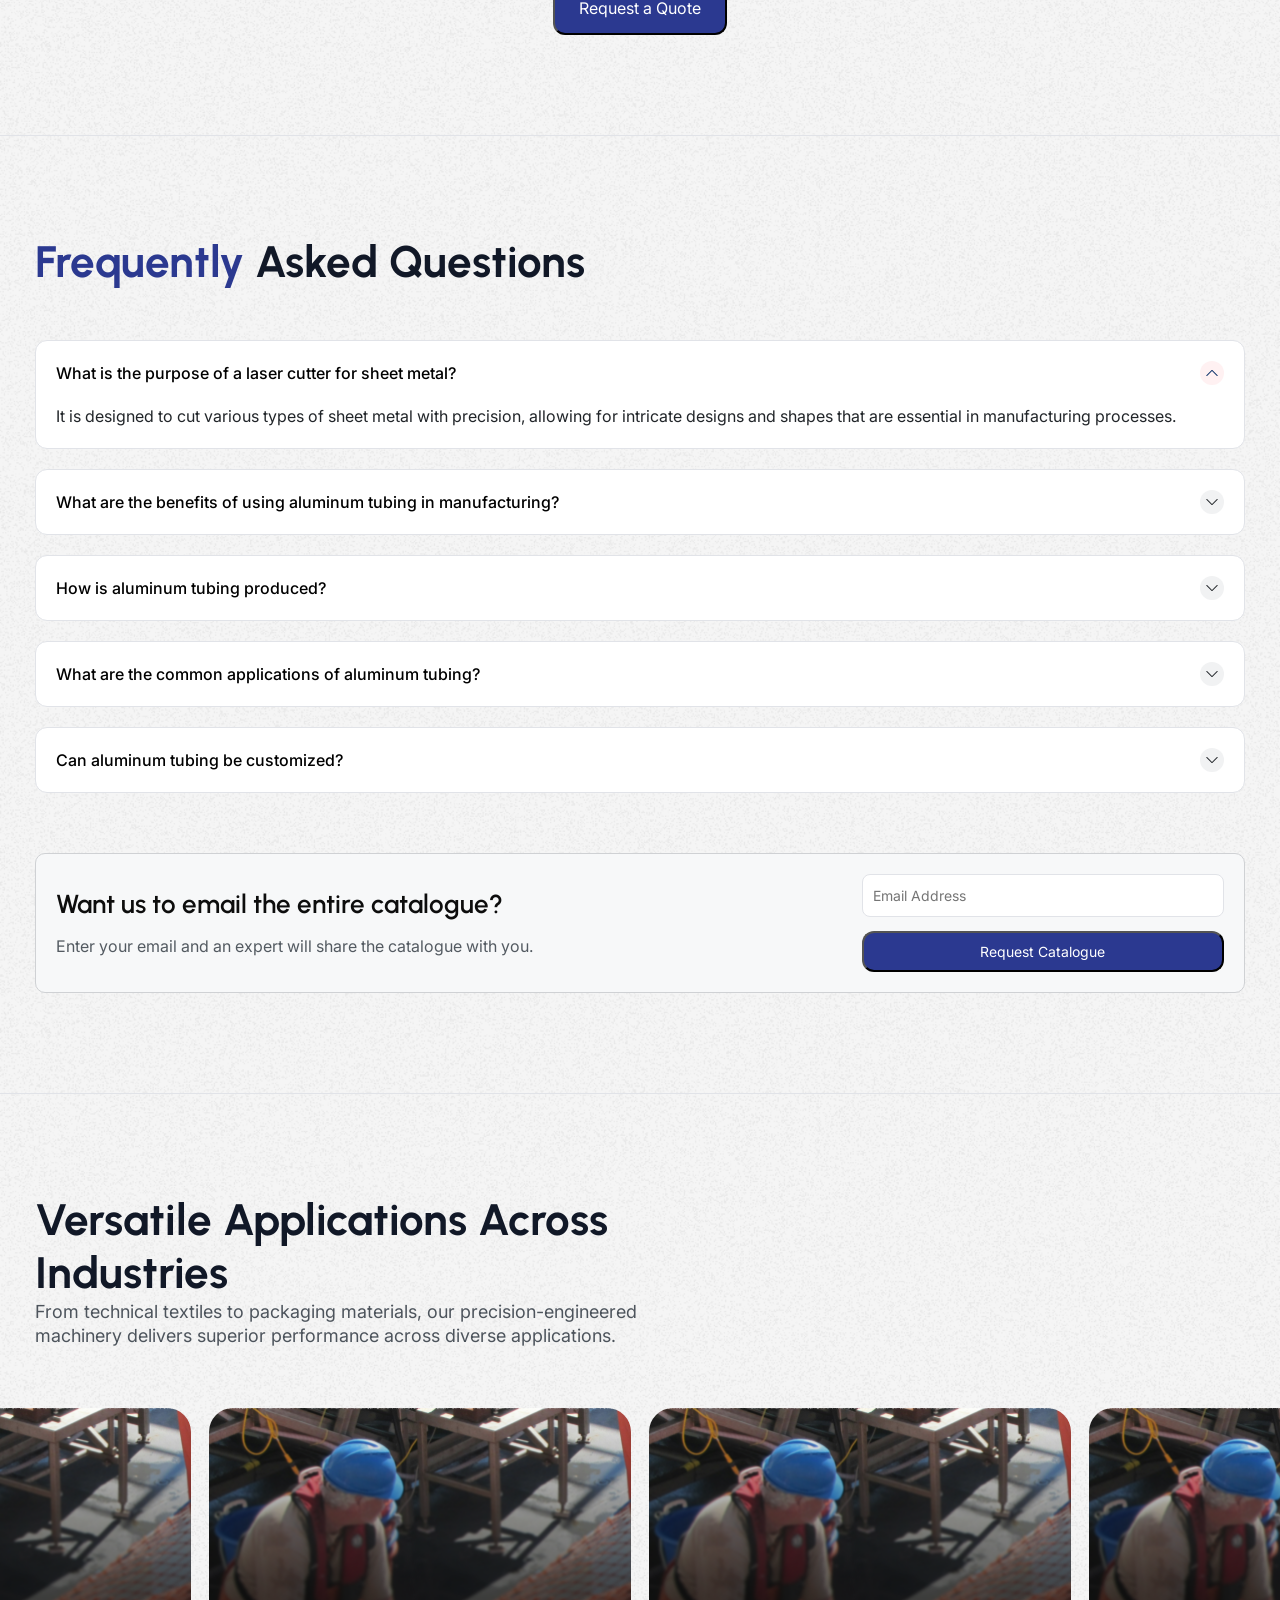
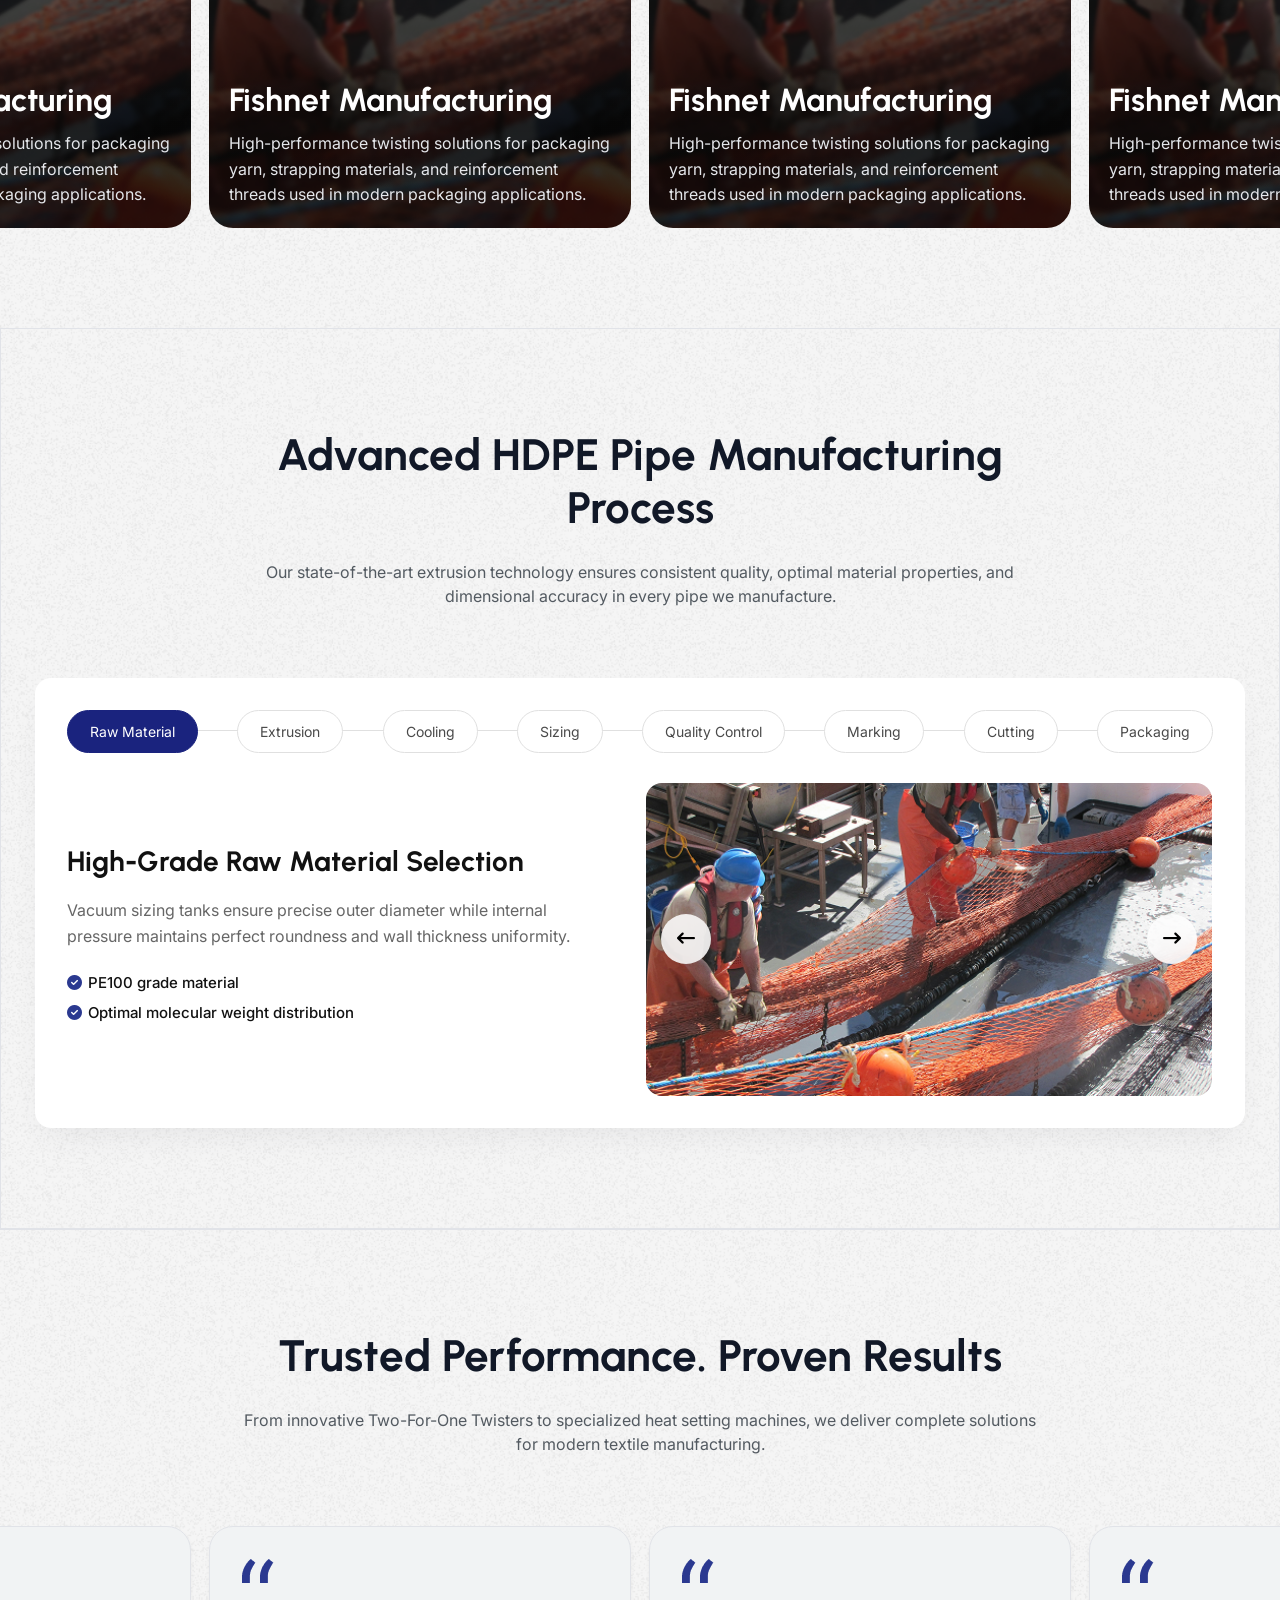
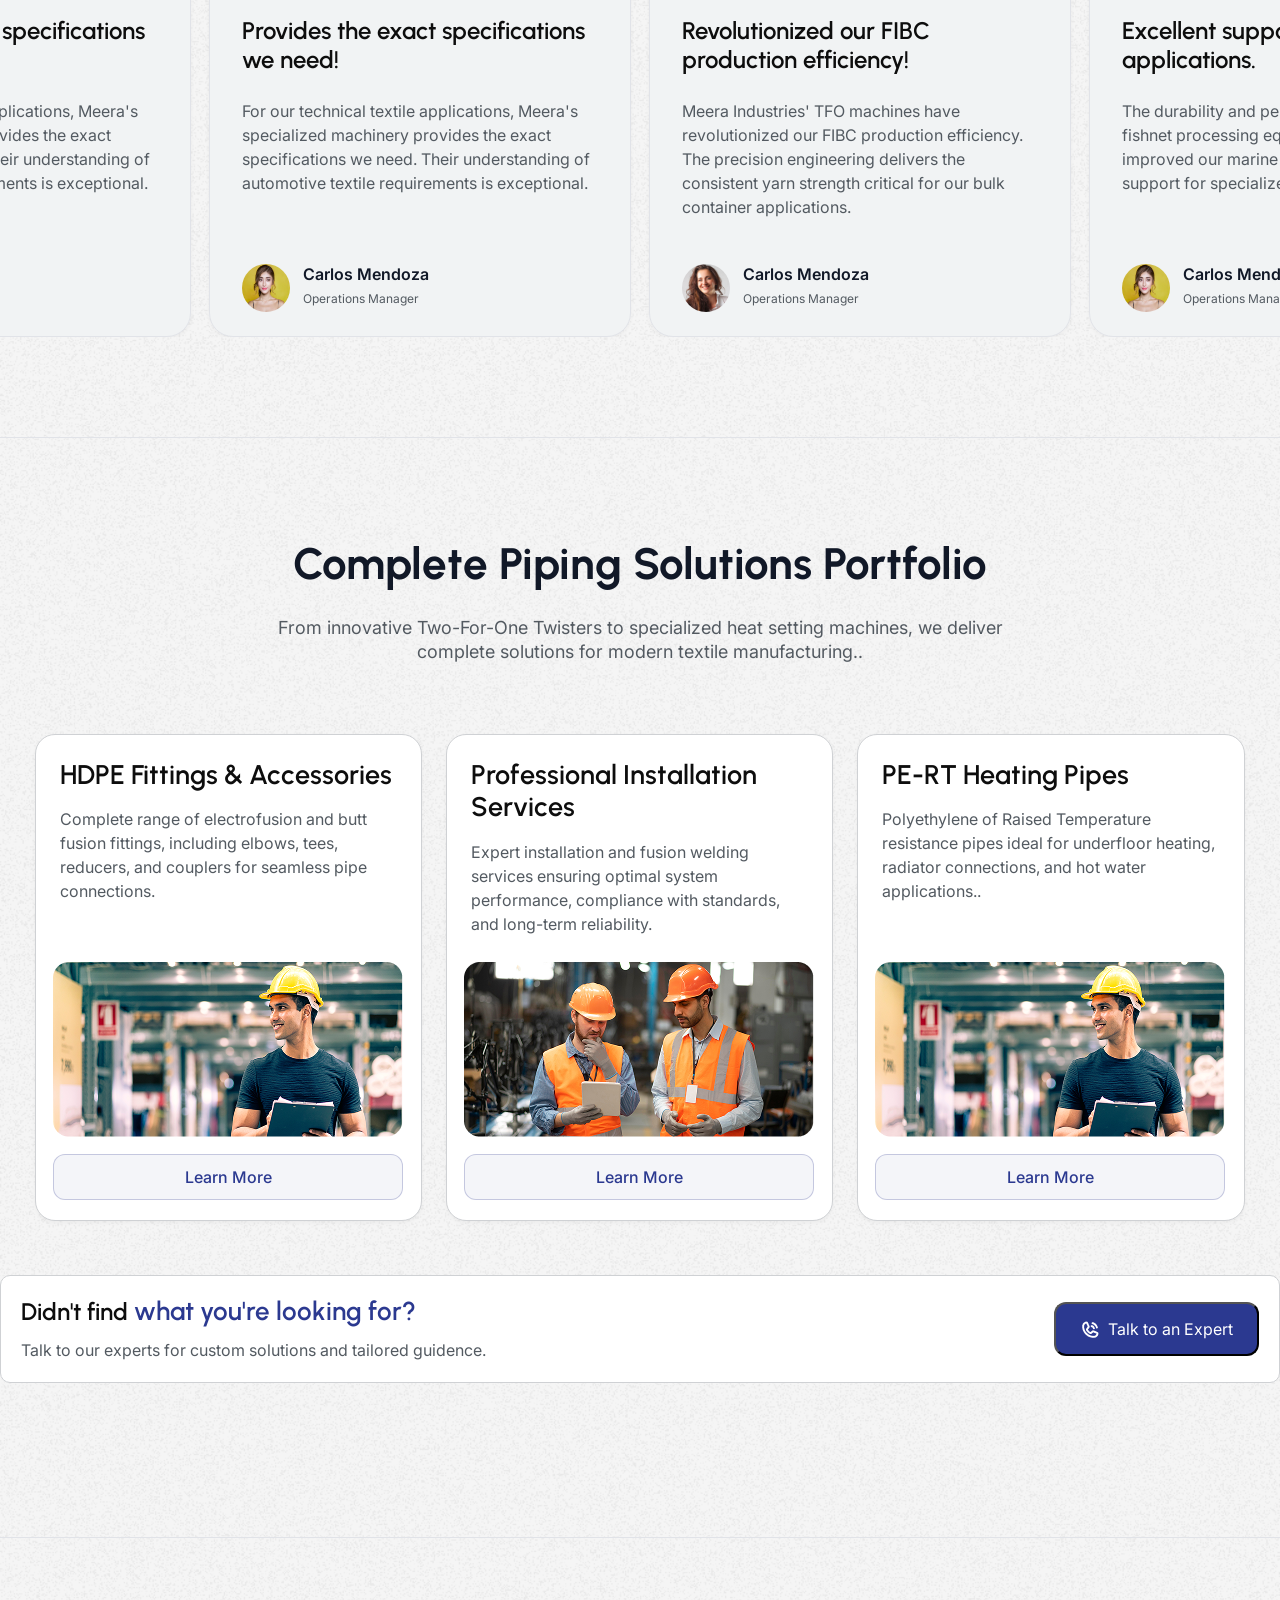
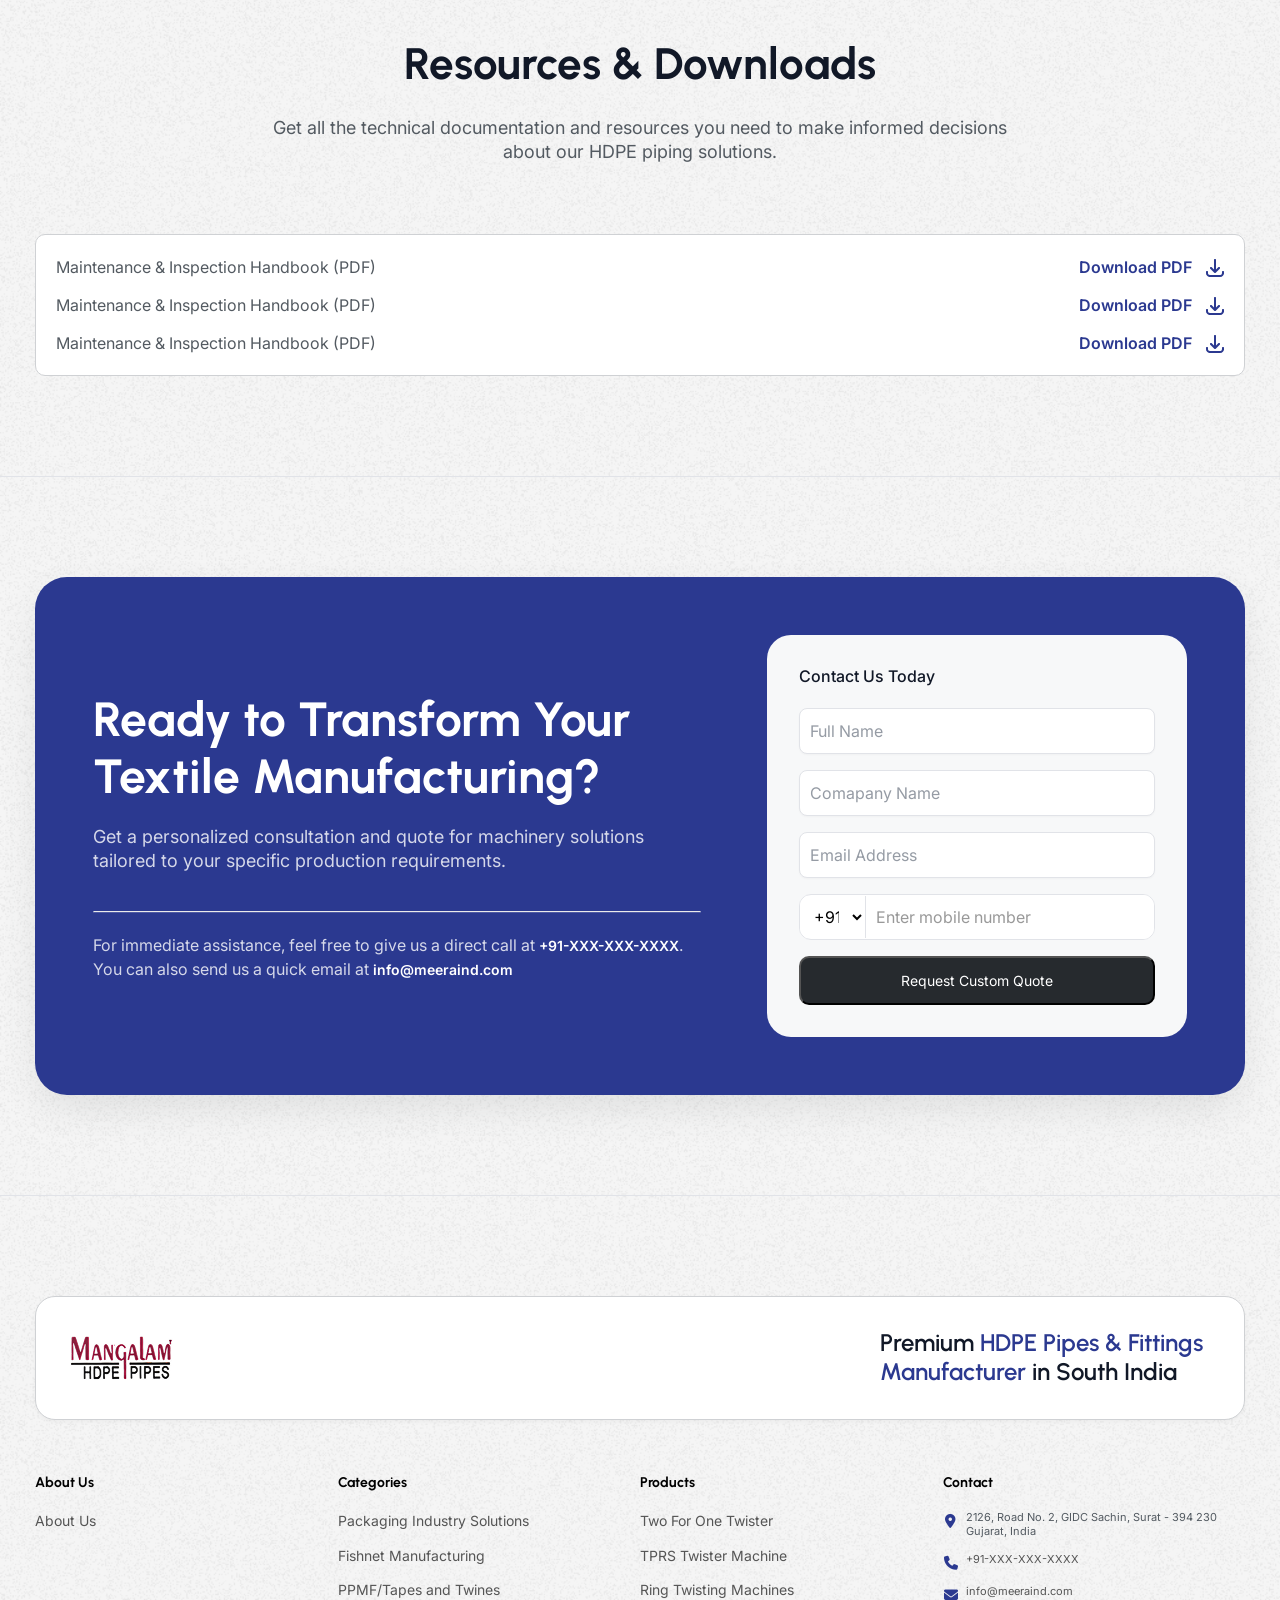
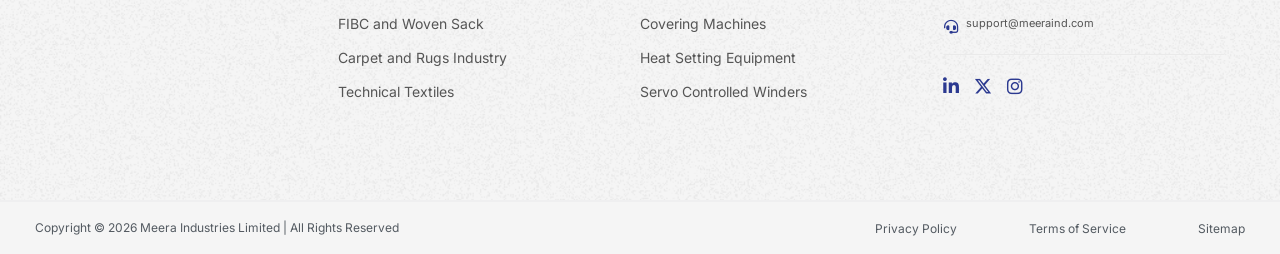
==== commit 52473e68: "footer year changes" ====
--- a/index.html
+++ b/index.html
@@ -1094,7 +1094,7 @@
       <div class="content-wrapper">
         <div class="subfooter-flex">
           <div class="left-sub">
-            <p>Copyright © 2025 Meera Industries Limited | All Rights Reserved</p>
+            <p>Copyright © 2026 Meera Industries Limited | All Rights Reserved</p>
           </div>
           <div class="right-sub-links">
             <ul>
